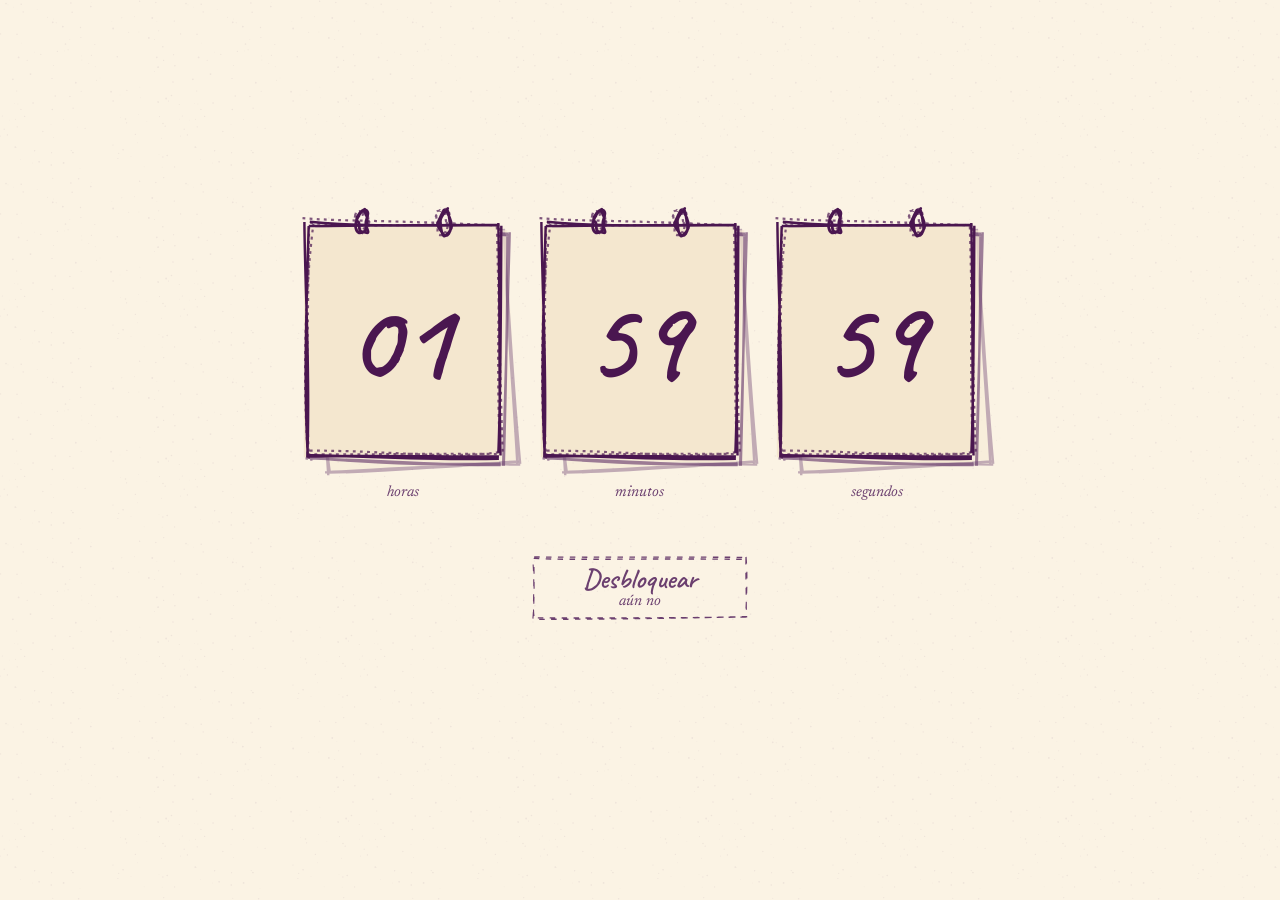
==== index.html @ b9966fdd "rehacer: ella de frente con jean, dos perritas separadas, pasos sin parpadeo Co-Authored-By: Claude " ====
<!DOCTYPE html>
<html lang="es">
<head>
<meta charset="utf-8">
<meta name="viewport" content="width=device-width,initial-scale=1">
<meta name="robots" content="noindex">
<title>Feliz cumpleaños</title>
<style>
@font-face{font-family:Caveat;font-weight:600;font-display:block;src:url([data-uri]) format("woff2")}
@font-face{font-family:Newsreader;font-weight:400;font-display:swap;src:url([data-uri]) format("woff2")}
@font-face{font-family:Newsreader;font-style:italic;font-weight:400;font-display:swap;src:url([data-uri]) format("woff2")}

/* ===== Tokens · paleta C "Papel y crayón" ===== */
:root{
  /* color */
  --papel:#fbf3e4;        /* fondo de toda la página */
  --papel-2:#f4e7cf;      /* hojas y fichas */
  --tinta:#4a1650;        /* texto y trazo principal · 12,5:1 sobre papel */
  --tinta-suave:#6b3f6f;  /* texto secundario · 7,4:1 */
  --morado:#8a3a8f;       /* acento y botones · 6,2:1 */
  --rosado:#e07ba0;       /* solo decorativo (2,5:1) */
  --rosado-tinta:#a8446c; /* rosado para texto · 5,1:1 */
  --rosado-claro:#f6c9d8; /* luz, halos */
  --dorado:#e6c77e;       /* solo decorativo */
  --dorado-palido:#f3e3b5;/* luz cálida */
  /* tipografía */
  --mano:Caveat,"Segoe Print","Bradley Hand",cursive;
  --texto:Newsreader,Georgia,"Times New Roman",serif;
  --t-1:15px; --t-2:17px; --t-3:clamp(22px,4vw,28px); --t-4:clamp(44px,11vw,88px);
  /* espacios (base 4) */
  --e1:4px;--e2:8px;--e3:12px;--e4:16px;--e5:24px;--e6:32px;--e7:48px;--e8:64px;--e9:96px;
  /* curvas */
  --sale:cubic-bezier(.23,1,.32,1);      /* entradas, respuesta a toques */
  --mueve:cubic-bezier(.77,0,.175,1);    /* movimiento en pantalla */
  --cae:cubic-bezier(.55,0,.85,.35);     /* caídas con gravedad */
  /* duraciones */
  --d-toque:140ms; --d-corta:240ms; --d-media:520ms; --d-larga:900ms; --d-escena:1600ms;
  /* trazo */
  --trazo:1.2;
  color-scheme:light;
}
*{box-sizing:border-box;min-width:0}
html,body{margin:0;background:var(--papel);color:var(--tinta)}
body{font:400 var(--t-2)/1.55 var(--texto);min-height:100svh;overflow-x:clip;
  background-image:url("data:image/svg+xml,%3Csvg xmlns='http://www.w3.org/2000/svg' width='180' height='180'%3E%3Cg fill='%234a1650' opacity='.07'%3E%3Ccircle cx='163.0' cy='123.5' r='0.77'/%3E%3Ccircle cx='162.8' cy='46.8' r='0.70'/%3E%3Ccircle cx='162.9' cy='157.0' r='0.67'/%3E%3Ccircle cx='30.5' cy='74.1' r='0.90'/%3E%3Ccircle cx='18.6' cy='57.4' r='0.87'/%3E%3Ccircle cx='80.9' cy='37.6' r='0.52'/%3E%3Ccircle cx='163.6' cy='60.4' r='0.59'/%3E%3Ccircle cx='113.0' cy='145.0' r='0.62'/%3E%3Ccircle cx='14.7' cy='103.2' r='0.37'/%3E%3Ccircle cx='17.0' cy='34.3' r='0.73'/%3E%3Ccircle cx='51.0' cy='124.2' r='0.44'/%3E%3Ccircle cx='21.2' cy='4.2' r='0.74'/%3E%3Ccircle cx='154.6' cy='39.5' r='0.48'/%3E%3Ccircle cx='2.3' cy='116.1' r='0.52'/%3E%3Ccircle cx='24.6' cy='116.4' r='0.68'/%3E%3Ccircle cx='80.5' cy='27.5' r='0.70'/%3E%3Ccircle cx='100.0' cy='77.9' r='0.44'/%3E%3Ccircle cx='167.2' cy='155.4' r='0.73'/%3E%3Ccircle cx='179.3' cy='104.5' r='0.54'/%3E%3Ccircle cx='20.9' cy='109.4' r='0.64'/%3E%3Ccircle cx='78.6' cy='178.7' r='0.81'/%3E%3Ccircle cx='20.7' cy='159.2' r='0.35'/%3E%3Ccircle cx='117.3' cy='56.8' r='0.75'/%3E%3Ccircle cx='171.5' cy='95.5' r='0.77'/%3E%3Ccircle cx='9.8' cy='120.1' r='0.41'/%3E%3Ccircle cx='81.9' cy='60.0' r='0.39'/%3E%3Ccircle cx='134.5' cy='16.8' r='0.49'/%3E%3Ccircle cx='15.5' cy='119.2' r='0.52'/%3E%3Ccircle cx='8.0' cy='4.9' r='0.47'/%3E%3Ccircle cx='91.2' cy='2.2' r='0.36'/%3E%3Ccircle cx='120.0' cy='94.9' r='0.42'/%3E%3Ccircle cx='56.2' cy='22.7' r='0.50'/%3E%3Ccircle cx='69.8' cy='39.2' r='0.46'/%3E%3Ccircle cx='40.8' cy='54.3' r='0.66'/%3E%3Ccircle cx='159.5' cy='116.6' r='0.60'/%3E%3Ccircle cx='0.6' cy='33.9' r='0.70'/%3E%3Ccircle cx='72.9' cy='152.5' r='0.85'/%3E%3Ccircle cx='53.4' cy='65.6' r='0.51'/%3E%3Ccircle cx='121.8' cy='17.8' r='0.50'/%3E%3Ccircle cx='158.1' cy='67.2' r='0.88'/%3E%3Ccircle cx='71.3' cy='150.6' r='0.60'/%3E%3Ccircle cx='17.9' cy='104.0' r='0.47'/%3E%3Ccircle cx='165.2' cy='126.2' r='0.64'/%3E%3Ccircle cx='166.1' cy='98.5' r='0.88'/%3E%3Ccircle cx='128.7' cy='32.2' r='0.51'/%3E%3Ccircle cx='152.3' cy='18.0' r='0.89'/%3E%3Ccircle cx='7.4' cy='134.9' r='0.69'/%3E%3Ccircle cx='73.1' cy='108.2' r='0.67'/%3E%3Ccircle cx='64.7' cy='50.9' r='0.38'/%3E%3Ccircle cx='117.9' cy='158.5' r='0.56'/%3E%3Ccircle cx='154.4' cy='71.5' r='0.49'/%3E%3Ccircle cx='144.1' cy='166.8' r='0.40'/%3E%3Ccircle cx='156.8' cy='57.4' r='0.78'/%3E%3Ccircle cx='52.7' cy='178.2' r='0.54'/%3E%3Ccircle cx='37.2' cy='9.4' r='0.42'/%3E%3Ccircle cx='16.4' cy='147.6' r='0.36'/%3E%3Ccircle cx='21.2' cy='43.1' r='0.43'/%3E%3Ccircle cx='139.6' cy='1.2' r='0.72'/%3E%3Ccircle cx='63.0' cy='26.4' r='0.48'/%3E%3Ccircle cx='94.8' cy='44.5' r='0.57'/%3E%3Ccircle cx='69.9' cy='96.5' r='0.74'/%3E%3Ccircle cx='52.3' cy='109.6' r='0.74'/%3E%3Ccircle cx='53.4' cy='137.5' r='0.40'/%3E%3Ccircle cx='88.8' cy='63.5' r='0.42'/%3E%3Ccircle cx='118.7' cy='153.3' r='0.62'/%3E%3Ccircle cx='63.6' cy='162.9' r='0.89'/%3E%3Ccircle cx='113.1' cy='101.0' r='0.70'/%3E%3Ccircle cx='126.6' cy='122.8' r='0.65'/%3E%3Ccircle cx='135.4' cy='134.4' r='0.70'/%3E%3Ccircle cx='95.2' cy='66.7' r='0.47'/%3E%3Ccircle cx='91.4' cy='55.3' r='0.61'/%3E%3Ccircle cx='32.3' cy='163.0' r='0.42'/%3E%3Ccircle cx='158.3' cy='102.0' r='0.85'/%3E%3Ccircle cx='158.7' cy='30.7' r='0.50'/%3E%3Ccircle cx='179.4' cy='119.1' r='0.40'/%3E%3Ccircle cx='47.5' cy='17.3' r='0.52'/%3E%3Ccircle cx='13.6' cy='7.1' r='0.37'/%3E%3Ccircle cx='85.1' cy='128.3' r='0.63'/%3E%3Ccircle cx='120.7' cy='117.7' r='0.42'/%3E%3Ccircle cx='126.9' cy='90.4' r='0.58'/%3E%3Ccircle cx='173.0' cy='82.0' r='0.73'/%3E%3Ccircle cx='139.9' cy='87.1' r='0.43'/%3E%3Ccircle cx='34.2' cy='52.1' r='0.45'/%3E%3Ccircle cx='72.2' cy='12.2' r='0.77'/%3E%3Ccircle cx='138.4' cy='114.6' r='0.41'/%3E%3Ccircle cx='39.1' cy='161.8' r='0.83'/%3E%3Ccircle cx='131.0' cy='156.4' r='0.46'/%3E%3Ccircle cx='52.0' cy='78.4' r='0.61'/%3E%3Ccircle cx='65.5' cy='44.1' r='0.80'/%3E%3Ccircle cx='33.1' cy='103.0' r='0.80'/%3E%3Ccircle cx='27.2' cy='60.3' r='0.56'/%3E%3Ccircle cx='51.3' cy='165.0' r='0.83'/%3E%3Ccircle cx='23.2' cy='11.9' r='0.68'/%3E%3Ccircle cx='90.8' cy='6.6' r='0.83'/%3E%3Ccircle cx='157.7' cy='101.3' r='0.40'/%3E%3Ccircle cx='34.6' cy='150.7' r='0.73'/%3E%3Ccircle cx='80.0' cy='168.3' r='0.37'/%3E%3Ccircle cx='123.1' cy='149.7' r='0.80'/%3E%3Ccircle cx='17.2' cy='126.8' r='0.66'/%3E%3Ccircle cx='113.1' cy='28.5' r='0.88'/%3E%3Ccircle cx='174.3' cy='21.1' r='0.65'/%3E%3Ccircle cx='96.5' cy='80.2' r='0.53'/%3E%3Ccircle cx='42.8' cy='131.5' r='0.63'/%3E%3Ccircle cx='81.2' cy='91.3' r='0.51'/%3E%3Ccircle cx='161.7' cy='138.2' r='0.49'/%3E%3Ccircle cx='55.3' cy='96.0' r='0.70'/%3E%3Ccircle cx='162.1' cy='167.1' r='0.38'/%3E%3Ccircle cx='155.8' cy='2.5' r='0.67'/%3E%3Ccircle cx='138.9' cy='32.1' r='0.48'/%3E%3Ccircle cx='12.9' cy='79.4' r='0.81'/%3E%3Ccircle cx='0.2' cy='136.0' r='0.56'/%3E%3Ccircle cx='168.5' cy='101.0' r='0.60'/%3E%3Ccircle cx='51.6' cy='152.7' r='0.61'/%3E%3Ccircle cx='125.5' cy='119.0' r='0.80'/%3E%3Ccircle cx='53.3' cy='18.9' r='0.45'/%3E%3Ccircle cx='111.9' cy='21.4' r='0.37'/%3E%3Ccircle cx='63.4' cy='119.3' r='0.45'/%3E%3Ccircle cx='52.7' cy='22.3' r='0.89'/%3E%3Ccircle cx='163.7' cy='177.6' r='0.70'/%3E%3Ccircle cx='68.1' cy='49.7' r='0.54'/%3E%3Ccircle cx='140.5' cy='97.8' r='0.42'/%3E%3Ccircle cx='159.0' cy='154.2' r='0.36'/%3E%3Ccircle cx='16.7' cy='91.0' r='0.61'/%3E%3Ccircle cx='148.8' cy='37.9' r='0.89'/%3E%3Ccircle cx='62.8' cy='26.6' r='0.89'/%3E%3Ccircle cx='137.3' cy='142.7' r='0.44'/%3E%3Ccircle cx='173.6' cy='54.7' r='0.61'/%3E%3Ccircle cx='156.9' cy='21.4' r='0.36'/%3E%3Ccircle cx='111.1' cy='91.7' r='0.87'/%3E%3Ccircle cx='174.9' cy='65.7' r='0.76'/%3E%3Ccircle cx='4.2' cy='129.2' r='0.60'/%3E%3Ccircle cx='57.4' cy='51.4' r='0.61'/%3E%3Ccircle cx='81.7' cy='55.9' r='0.36'/%3E%3Ccircle cx='6.0' cy='3.6' r='0.82'/%3E%3Ccircle cx='75.8' cy='82.7' r='0.85'/%3E%3Ccircle cx='15.3' cy='147.1' r='0.84'/%3E%3Ccircle cx='77.3' cy='127.1' r='0.36'/%3E%3Ccircle cx='70.9' cy='2.9' r='0.76'/%3E%3Ccircle cx='174.6' cy='166.9' r='0.64'/%3E%3Ccircle cx='146.9' cy='121.7' r='0.35'/%3E%3C/g%3E%3C/svg%3E");background-size:180px 180px}
.sr{position:absolute;width:1px;height:1px;overflow:hidden;clip:rect(0 0 0 0);white-space:nowrap}
button{font:inherit;color:inherit}
:focus-visible{outline:3px solid var(--morado);outline-offset:4px;border-radius:12px}

/* ===== Parte 1 · contador ===== */
.contador{min-height:100svh;display:grid;place-items:center;align-content:center;gap:var(--e7);padding:var(--e7) var(--e4)}
.fichas{--n:3;--gap:clamp(12px,3.4vw,32px);display:flex;gap:var(--gap);justify-content:center}
.ficha{--w:min(clamp(196px,16vw,232px),calc((100vw - 2*var(--e4) - (var(--n) - 1)*var(--gap)) / var(--n)));width:var(--w);display:grid;justify-items:center;gap:var(--e3)}
.ficha[hidden]{display:none}
.pila{position:relative;width:100%;aspect-ratio:100/124}
.pila>svg,.hoja{position:absolute;inset:0}
.pila>svg{width:100%;height:100%;overflow:visible}
.hoja{display:grid;place-items:center}
.hoja svg{position:absolute;inset:0;width:100%;height:100%;overflow:visible}
.num{position:relative;font:600 calc(var(--w)*.56)/1 var(--mano);letter-spacing:.01em;color:var(--tinta);padding-top:6%;transform:translateX(-3%);font-variant-numeric:tabular-nums}
.etq{margin-top:var(--e2);font-size:var(--t-1);color:var(--tinta-suave);font-style:italic}
/* la hoja que se suelta: gira desde su argolla izquierda y cae */
.hoja.cae{z-index:2;transform-origin:22% 4%;will-change:transform,opacity;animation:cae var(--d-larga) var(--cae) forwards;pointer-events:none}
@keyframes cae{
  0%{transform:none;opacity:1}
  30%{transform:rotate(-9deg);opacity:1}
  100%{transform:translate3d(-4%,115%,0) rotate(-26deg);opacity:0}
}

.boton{position:relative;min-height:56px;min-width:220px;padding:var(--e3) var(--e6);border:0;background:none;cursor:pointer;display:grid;place-items:center;line-height:1.15;transition:transform var(--d-toque) var(--sale)}
.boton svg{position:absolute;inset:0;width:100%;height:100%;overflow:visible}
.boton .b1{position:relative;font:600 var(--t-3)/1 var(--mano)}
.boton .b2{position:relative;font-size:var(--t-1);font-style:italic;color:var(--tinta-suave)}
.boton[aria-disabled=true]{cursor:default;color:var(--tinta-suave)}
.boton:not([aria-disabled=true]){color:var(--papel)}
.boton:not([aria-disabled=true]):active{transform:scale(.97)}
.boton .halo{position:absolute;inset:-10px;border-radius:22px;background:radial-gradient(closest-side,var(--rosado-claro),transparent);opacity:0}
.boton:not([aria-disabled=true]) .halo{animation:respira 2.8s var(--mueve) infinite}
@keyframes respira{0%,100%{opacity:.35;transform:scale(.96)}50%{opacity:.9;transform:scale(1.04)}}
.aviso{min-height:1.5em;margin:0;font-size:var(--t-1);color:var(--tinta-suave);font-style:italic;text-align:center}

/* ===== Parte 2 · Feliz cumpleaños ===== */
.contador.sale{position:fixed;inset:0;z-index:5;pointer-events:none}
.contador.sale .pila{animation:caeFicha 820ms var(--cae) both;animation-delay:var(--dl,0ms)}
.contador.sale .etq,.contador.sale .boton,.contador.sale .aviso{transition:opacity var(--d-corta) var(--sale);opacity:0}
@keyframes caeFicha{0%{transform:none}22%{transform:translateY(-3%) rotate(var(--rot,-3deg))}100%{transform:translateY(110svh) rotate(calc(var(--rot,-3deg)*7));opacity:.9}}

.portada{position:relative;min-height:100svh;overflow:hidden;display:grid;grid-template-rows:minmax(0,1fr) auto;--cx:50%;--cy:36%;--gh:min(34svh,62vw,400px)}
.portada[hidden]{display:none}
.capa{position:absolute;pointer-events:none}
.luz{inset:0;background:radial-gradient(circle at var(--cx) var(--cy),var(--dorado-palido) 0,color-mix(in srgb,var(--rosado-claro) 75%,transparent) min(22vmin,170px),color-mix(in srgb,var(--rosado-claro) 28%,transparent) min(48vmin,380px),transparent min(80vmin,640px));opacity:0;transform:scale(.15);transform-origin:var(--cx) var(--cy)}
.rayos,.anillo,.chispa{left:var(--cx);top:var(--cy);translate:-50% -50%}
.rayos{width:min(125vmax,1250px);aspect-ratio:1;opacity:0}
.anillo{width:min(var(--a),130vmax);aspect-ratio:1;opacity:0}
.chispa{width:56px;aspect-ratio:1;opacity:0}
.rayos svg,.anillo svg,.chispa svg{width:100%;height:100%;overflow:visible}

.arriba{position:relative;z-index:2;display:grid;place-content:center;justify-items:center;gap:var(--e5);padding:var(--e7) var(--e4) var(--e5);text-align:center}
.titulo{margin:0;font:600 clamp(68px,17vw,150px)/.86 var(--mano);color:var(--tinta);position:relative;outline:none}
.titulo .ln{display:block;white-space:nowrap}
.titulo .rell{position:absolute;inset:-.2em -.15em;padding:.2em .15em;opacity:0;-webkit-text-stroke:1.2px var(--tinta);color:transparent;background:linear-gradient(172deg,var(--morado) 20%,var(--rosado-tinta) 95%);-webkit-background-clip:text;background-clip:text}
.titulo .traz{-webkit-text-stroke:1.3px var(--tinta);color:transparent}
.l{display:inline-block;overflow:hidden;padding:0 .06em .12em;margin:0 -.06em -.12em;vertical-align:top;transform:translateX(-101%)}
.l>i{display:inline-block;font-style:normal;transform:translateX(101%)}
.frases{margin:0;font-style:italic;font-size:clamp(17px,2.6vw,22px);line-height:1.5;color:var(--tinta-suave);max-width:34ch}
.frases span{display:block;opacity:0;transform:translateY(6px)}

.gente{position:relative;z-index:3;justify-self:center;width:min(100%,1180px);height:var(--gh)}
.pers{position:absolute;bottom:var(--b,0);left:var(--x);height:calc(var(--gh)*var(--h));aspect-ratio:120/200;translate:-50% 0;transform:translateY(115%)}
.pers.atras{z-index:1}.pers.frente{z-index:2}
.salta,.salta svg{position:absolute;inset:0;width:100%;height:100%;overflow:visible}
.portada.ola .salta,.portada.ola .salta svg,.portada.fiesta .cf{will-change:transform,opacity}
.salta .up{opacity:0}
.confeti{inset:0;overflow:hidden;z-index:1;contain:strict}
.cf{position:absolute;top:-24px;left:var(--x);width:var(--w,7px);height:var(--hh,12px);border-radius:2px;background:var(--c);opacity:0}

/* coreografía (el tiempo 0 es el toque en Desbloquear) */
.portada.va .chispa{animation:chispa 1300ms var(--sale) 560ms both}
.portada.va .luz{animation:abreLuz var(--d-escena) var(--sale) 820ms both}
.portada.va .rayos{animation:rayos 2000ms var(--sale) 900ms both}
.portada.va .anillo{animation:anillo 1700ms var(--sale) var(--dl) both}
.portada.va .traz .l,.portada.va .traz .l>i{animation:escribe 220ms var(--mueve) var(--dl) both}
.portada.va .rell{animation:aparece var(--d-media) var(--sale) var(--dr,2700ms) both}
.portada.va .pers{animation:subePers 760ms var(--sale) var(--dl) both}
.portada.va .frases span{animation:frase 700ms var(--sale) var(--dl) both}
.portada.ola .salta{animation:salto 2400ms var(--mueve) var(--do) 2 both}
.portada.ola .salta .up{animation:brazosArriba 2400ms var(--mueve) var(--do) 2 both}
.portada.ola .salta .down{animation:brazosAbajo 2400ms var(--mueve) var(--do) 2 both}
.portada.fiesta .cf{animation:confeti var(--dur) linear var(--dl) 2 both}

@keyframes chispa{0%{opacity:0;transform:scale(0) rotate(-40deg)}35%{opacity:1;transform:scale(1.25) rotate(8deg)}60%{opacity:1;transform:scale(1) rotate(0)}100%{opacity:0;transform:scale(2.4) rotate(20deg)}}
@keyframes abreLuz{to{opacity:1;transform:none}}
@keyframes rayos{0%{opacity:0;transform:scale(.45) rotate(-10deg)}100%{opacity:1;transform:none}}
@keyframes anillo{0%{opacity:0;transform:scale(.3)}35%{opacity:.75}100%{opacity:var(--fin,.3);transform:none}}
@keyframes escribe{to{transform:none}}
@keyframes aparece{to{opacity:1}}
@keyframes subePers{to{transform:none}}
@keyframes frase{to{opacity:1;transform:none}}
@keyframes salto{0%,8%,40%,100%{transform:none}20%{transform:translateY(-7%)}}
@keyframes brazosArriba{0%,6%,42%,100%{opacity:0}14%,32%{opacity:1}}
@keyframes brazosAbajo{0%,6%,42%,100%{opacity:1}14%,32%{opacity:0}}
@keyframes confeti{0%{opacity:1;transform:translate3d(0,0,0) rotate(0)}100%{opacity:1;transform:translate3d(var(--dx),108svh,0) rotate(var(--r))}}

@media (prefers-reduced-motion:reduce){
  .contador.sale{transition:opacity 150ms;opacity:0}
  .contador.sale .pila{animation:none}
  .portada.va :is(.luz,.rayos,.traz .l,.traz .l>i,.rell,.pers,.frases span){animation:none;opacity:1;transform:none}
  .portada.va .anillo{animation:none;opacity:var(--fin)}
  .portada.va .chispa{animation:none;opacity:0}
  .portada.ola .salta,.portada.ola .salta *{animation:none}
  .cf{opacity:1;top:var(--y);transform:rotate(var(--r))}
  .portada.fiesta .cf{animation:none}
}

@media (prefers-reduced-motion:reduce){
  .hoja.cae{display:none}
  .boton:not([aria-disabled=true]) .halo{animation:none;opacity:.6}
}
/* ===== Parte 3 · El día ===== */
/* La sección es alta; la escena queda fija (sticky) mientras se desliza.
   En cada cuadro solo cambian transform y opacity de capas propias. */
.dia{position:relative;height:calc(var(--n,20) * 85svh + 100svh)}
.dia[hidden]{display:none}
.escena{position:sticky;top:0;height:100svh;overflow:hidden;contain:strict;--chx:30%}
.escena .c{position:absolute;inset:0;pointer-events:none}
.cielo>i{position:absolute;inset:0}
.c-amanecer{background:linear-gradient(#f7dccb,#fbe7cf 55%,#f9d7c0)}
.c-mediodia{background:linear-gradient(#f8efdc,#fbf3e4 60%,#fdf6e8);opacity:0}
.c-atardecer{background:linear-gradient(#e7a2b5,#f0b39d 50%,#f5c992);opacity:0}
.c-noche{background:linear-gradient(#1c0a24,#2c1036 55%,#3e1849);opacity:0}
.astro{position:absolute;left:0;top:0;will-change:transform}
.sol{width:calc(100svh*.11);aspect-ratio:1}
.sol svg,.luna svg{width:100%;height:100%;overflow:visible}
.rojo{position:absolute;left:50%;top:80%;width:110vmax;aspect-ratio:1;translate:-50% -50%;background:radial-gradient(closest-side,#e8506f 0,rgba(232,80,111,.45) 30%,rgba(240,140,110,.15) 60%,transparent);opacity:0;transform:scale(.3)}
.brillo{position:absolute;left:0;top:0;width:calc(100svh*.5);aspect-ratio:1;translate:-50% -50%;background:radial-gradient(closest-side,rgba(255,214,160,.9),rgba(240,150,120,.35) 45%,transparent);opacity:0}
.estrellas{opacity:0}
.estrellas svg{width:100%;height:62%}
.luna{width:calc(100svh*.07);aspect-ratio:1;opacity:0}
.banda{position:absolute;left:0;bottom:0;height:var(--wh,100%);display:flex;will-change:transform}
.banda svg{height:100%;width:auto;flex:none;display:block}
.est{position:absolute;left:0;bottom:0;height:var(--wh,100%);aspect-ratio:700/1000;will-change:transform}
.est>svg{position:absolute;inset:0;width:100%;height:100%;overflow:visible}
.pz{position:absolute}
.pz>svg{position:absolute;inset:0;width:100%;height:100%;overflow:visible}
.velo{opacity:0}
.velo-tarde{background:#c8506e;mix-blend-mode:normal}
.velo-noche{background:#22082b}
.ella,.perrita{position:absolute;bottom:calc(var(--wh,100svh)*.135);will-change:transform}
.ella{left:var(--chx);height:calc(var(--wh,100svh)*.34);aspect-ratio:160/300;translate:-50% 0;transition:opacity var(--d-larga) var(--sale)}
.perrita{height:calc(var(--wh,100svh)*.1);aspect-ratio:130/90;translate:-50% 0;transition:transform 1100ms var(--sale),opacity var(--d-larga) var(--sale)}
.perrita.concha{left:calc(var(--chx) + var(--wh,100svh)*.17)}
.perrita.mia{left:calc(var(--chx) - var(--wh,100svh)*.13);bottom:calc(var(--wh,100svh)*.115)}
.perrita.concha.adelante{transform:translateX(min(16vw,20svh))}
.ella>svg,.perrita>svg{position:absolute;inset:0;width:100%;height:100%;overflow:visible;opacity:0}
.ella>svg:nth-child(2),.perrita>svg:first-child{opacity:1}
.entra{opacity:0}
.sombra{position:absolute;left:var(--chx);bottom:calc(var(--wh,100svh)*.125);width:calc(var(--wh,100svh)*.09);height:calc(var(--wh,100svh)*.02);translate:-30% 0;border-radius:50%;background:rgba(74,22,80,.22);transform-origin:20% 50%;will-change:transform,opacity}
.ella.entra{opacity:0;transition:opacity var(--d-larga) var(--sale)}

/* fragmentos escritos en el cielo */
.frags{position:absolute;left:0;right:0;top:0;height:42%;pointer-events:none}
.frag{position:absolute;left:50%;top:10%;width:min(88vw,30ch);translate:-50% 0;margin:0;font:600 clamp(25px,5.6vw,40px)/1.18 var(--mano);color:var(--tinta);text-align:center;text-wrap:balance;opacity:0;transform:translateY(10px);transition:opacity var(--d-corta) var(--sale),transform var(--d-corta) var(--sale)}
.frag.largo{font-size:clamp(22px,4.6vw,34px)}
.frag.m-n{color:var(--papel)}
.frag.vis{opacity:1;transform:none;transition:opacity var(--d-media) var(--sale) 120ms,transform var(--d-larga) var(--sale) 120ms}
.frag cite{font-style:normal;white-space:nowrap}

/* momento actual */
.momentos{position:absolute;left:0;right:0;bottom:3.5%;display:flex;justify-content:center;gap:var(--e5);margin:0;padding:0;list-style:none;font:italic var(--t-1)/1 var(--texto);color:var(--tinta-suave)}
.momentos li{opacity:.55;transition:opacity var(--d-corta)}
.momentos li[aria-current]{opacity:1}
.escena.de-noche .momentos{color:var(--papel)}
.baja{position:absolute;left:50%;bottom:calc(var(--gh) + 10px);width:34px;height:34px;translate:-50% 0;opacity:0;z-index:3}
.baja svg{width:100%;height:100%;overflow:visible}
.portada.va .baja{animation:aparece 700ms var(--sale) 5600ms both,flota 2600ms var(--mueve) 6300ms 3}
@keyframes flota{0%,100%{transform:none}50%{transform:translateY(6px)}}

/* objetos: cada uno se anima solo al llegar su fragmento (clase .on) */
.rayo-ventana{opacity:0}
.on .rayo-ventana{animation:entraLuz 1600ms var(--sale) both}
@keyframes entraLuz{from{opacity:0;transform:scale(.85)}to{opacity:1;transform:none}}
.girasol{transform-origin:50% 100%;transform:rotate(-28deg);transition:transform 1800ms var(--mueve)}
.on .girasol{transform:rotate(14deg)}
.cajon{transition:transform 900ms var(--sale)}
.on .cajon{transform:translateY(46%)}
.dentro{opacity:0;transform:translateY(30%);transition:opacity 500ms var(--sale) 450ms,transform 700ms var(--sale) 450ms}
.on .dentro{opacity:1;transform:none}
.reparte{opacity:0}
.on .reparte{animation:reparte 1500ms var(--mueve) var(--dl,0ms) both}
@keyframes reparte{0%{opacity:0;transform:translate(var(--sx),var(--sy)) scale(.7)}15%{opacity:1}55%{transform:translate(calc(var(--sx)*.45),calc(var(--sy) - 60%)) scale(1)}100%{opacity:1;transform:none}}
.sombra-arbol{transform-origin:40% 50%;transition:transform 1600ms var(--mueve)}
.on .sombra-arbol{transform:scaleX(.18)}
.luz-cocina{opacity:0;transition:opacity 900ms var(--sale) var(--dl,0ms)}
.on .luz-cocina{opacity:1}
.plato-mas{opacity:0;transform:translateX(70%);transition:opacity 500ms var(--sale),transform 1000ms var(--sale)}
.on .plato-mas{opacity:1;transform:none}
.asoma{transform:translateY(70%);transition:transform 900ms var(--sale) 700ms}
.on .asoma{transform:translateY(8%)}
.vapor{opacity:0}
.on .vapor{animation:vapor 2400ms ease-out var(--dl,0ms) 3}
@keyframes vapor{0%{opacity:0;transform:translateY(20%)}30%{opacity:.8}100%{opacity:0;transform:translateY(-40%)}}
.cobija{transform-origin:0 50%;transform:scaleX(.25);transition:transform 1100ms var(--sale) 300ms}
.on .cobija{transform:none}
.pan{opacity:0;transform:scale(.6);transition:opacity 400ms var(--sale) 900ms,transform 600ms var(--sale) 900ms}
.on .pan{opacity:1;transform:none}
.tapa{transform-origin:0 50%;transition:transform 1000ms var(--mueve) 300ms}
.on .tapa{transform:scaleX(0)}
.cerrada{opacity:0;transition:opacity 300ms var(--sale) 1200ms}
.on .cerrada{opacity:1}
.marca{transition:opacity 700ms var(--sale) var(--dl,0ms)}
.on .marca{opacity:0}
.on .rojo-local{animation:aparece 1600ms var(--sale) both}
.ventana-luz{opacity:0;transition:opacity 700ms var(--sale) var(--dl,0ms)}
.on .ventana-luz{opacity:1}
.on .guino{animation:guino 1800ms var(--mueve) 900ms 2 both}
@keyframes guino{0%,100%{opacity:1}20%,30%{opacity:.15}45%{opacity:1}55%{opacity:.3}65%{opacity:1}}
.orbe{transition:transform 2200ms var(--mueve) 300ms}
.on .orbe{transform:translateX(var(--hacia))}
.barrio .tw{animation:tw 3200ms var(--mueve) var(--dl,0ms) infinite;animation-play-state:paused}
.on .barrio .tw{animation-play-state:running}
@keyframes tw{0%,100%{opacity:1}50%{opacity:.35}}
.foco{opacity:0;transition:opacity 600ms var(--sale)}
.on .foco{opacity:1}
.crece{opacity:0;transform:scale(.15);transition:opacity 900ms var(--sale),transform 2400ms var(--sale)}
.on .crece{opacity:1;transform:none}
.camino-luz{opacity:0;transform:scaleX(.1);transform-origin:0 50%;transition:opacity 800ms var(--sale) 900ms,transform 2200ms var(--sale) 900ms}
.on .camino-luz{opacity:1;transform:none}
.lampara{opacity:0;transition:opacity 900ms var(--sale) 300ms}
.on .lampara{opacity:1}

@media (prefers-reduced-motion:reduce){
  .frag,.frag.vis,.perrita,.ella{transition:none}
  .on *,.on{animation-duration:1ms!important;animation-delay:0ms!important;animation-iteration-count:1!important;transition-duration:1ms!important;transition-delay:0ms!important}
  .barrio .tw{animation:none}
  .portada.va .baja{animation:none;opacity:1}
}

</style>
</head>
<body>
<main>
  <section class="contador" id="contador" aria-labelledby="t-contador">
    <h1 class="sr" id="t-contador">Cuenta regresiva</h1>
    <div class="fichas" role="timer" aria-describedby="falta">
      <div class="ficha" data-u="d" hidden><div class="pila" aria-hidden="true"></div><span class="etq">días</span></div>
      <div class="ficha" data-u="h"><div class="pila" aria-hidden="true"></div><span class="etq">horas</span></div>
      <div class="ficha" data-u="m"><div class="pila" aria-hidden="true"></div><span class="etq">minutos</span></div>
      <div class="ficha" data-u="s"><div class="pila" aria-hidden="true"></div><span class="etq">segundos</span></div>
    </div>
    <p class="sr" id="falta"></p>
    <button class="boton" id="desbloquear" type="button" aria-disabled="true">
      <span class="halo" aria-hidden="true"></span>
      <span class="b1">Desbloquear</span><span class="b2">aún no</span>
    </button>
    <p class="aviso" id="aviso" aria-live="polite"></p>
  </section>
  <section class="portada" id="portada" hidden inert aria-labelledby="titulo">
    <div class="capa luz" aria-hidden="true"></div>
    <div class="capa rayos" aria-hidden="true"></div>
    <div class="capa anillo" style="--a:520px;--dl:1000ms;--fin:.45" aria-hidden="true"></div>
    <div class="capa anillo" style="--a:820px;--dl:1180ms;--fin:.3" aria-hidden="true"></div>
    <div class="capa anillo" style="--a:1180px;--dl:1360ms;--fin:.18" aria-hidden="true"></div>
    <div class="capa chispa" aria-hidden="true"></div>
    <div class="arriba">
      <h1 class="titulo" id="titulo" tabindex="-1"><span class="sr">Feliz cumpleaños</span><span class="traz" aria-hidden="true"></span><span class="rell" aria-hidden="true"><span class="ln">Feliz</span><span class="ln">cumpleaños</span></span></h1>
      <p class="frases"><span style="--dl:4300ms">Esto se canta bajito, y es tuyo.</span> <span style="--dl:4750ms">Hoy el cielo se pone más bonito por ti.</span></p>
    </div>
    <div class="gente" aria-hidden="true"></div>
    <div class="capa confeti" aria-hidden="true"></div>
    <div class="baja" aria-hidden="true"></div>
  </section>
  <section class="dia" id="dia" hidden inert aria-label="El día">
    <div class="escena">
      <div class="c cielo" aria-hidden="true"><i class="c-amanecer"></i><i class="c-mediodia"></i><i class="c-atardecer"></i><i class="c-noche"></i></div>
      <div class="c" aria-hidden="true"><div class="c estrellas"></div><div class="astro luna" style="left:76%;top:12%"></div><div class="astro sol"></div><div class="brillo"></div><div class="rojo"></div></div>
      <div class="c paisaje" aria-hidden="true"></div>
      <div class="c mundo" aria-hidden="true"></div>
      <div class="sombra" aria-hidden="true"></div>
      <div class="perrita mia" aria-hidden="true"></div>
      <div class="perrita concha" aria-hidden="true"></div>
      <div class="ella" aria-hidden="true"></div>
      <div class="c velo velo-tarde" aria-hidden="true"></div>
      <div class="c velo velo-noche" aria-hidden="true"></div>
      <div class="c luces" aria-hidden="true"></div>
      <div class="frags"></div>
      <ol class="momentos" aria-label="Momento del día"><li>Solecito</li><li>Cielito</li><li>Negrita</li></ol>
    </div>
  </section>
</main>

<script>
/*! rough.js 4.6.6 · MIT License · (c) Preet Shihn */
var rough=function(){"use strict";function t(t,e,s){if(t&&t.length){const[n,o]=e,a=Math.PI/180*s,h=Math.cos(a),r=Math.sin(a);for(const e of t){const[t,s]=e;e[0]=(t-n)*h-(s-o)*r+n,e[1]=(t-n)*r+(s-o)*h+o}}}function e(t,e){return t[0]===e[0]&&t[1]===e[1]}function s(s,n,o,a=1){const h=o,r=Math.max(n,.1),i=s[0]&&s[0][0]&&"number"==typeof s[0][0]?[s]:s,c=[0,0];if(h)for(const e of i)t(e,c,h);const l=function(t,s,n){const o=[];for(const s of t){const t=[...s];e(t[0],t[t.length-1])||t.push([t[0][0],t[0][1]]),t.length>2&&o.push(t)}const a=[];s=Math.max(s,.1);const h=[];for(const t of o)for(let e=0;e<t.length-1;e++){const s=t[e],n=t[e+1];if(s[1]!==n[1]){const t=Math.min(s[1],n[1]);h.push({ymin:t,ymax:Math.max(s[1],n[1]),x:t===s[1]?s[0]:n[0],islope:(n[0]-s[0])/(n[1]-s[1])})}}if(h.sort(((t,e)=>t.ymin<e.ymin?-1:t.ymin>e.ymin?1:t.x<e.x?-1:t.x>e.x?1:t.ymax===e.ymax?0:(t.ymax-e.ymax)/Math.abs(t.ymax-e.ymax))),!h.length)return a;let r=[],i=h[0].ymin,c=0;for(;r.length||h.length;){if(h.length){let t=-1;for(let e=0;e<h.length&&!(h[e].ymin>i);e++)t=e;h.splice(0,t+1).forEach((t=>{r.push({s:i,edge:t})}))}if(r=r.filter((t=>!(t.edge.ymax<=i))),r.sort(((t,e)=>t.edge.x===e.edge.x?0:(t.edge.x-e.edge.x)/Math.abs(t.edge.x-e.edge.x))),(1!==n||c%s==0)&&r.length>1)for(let t=0;t<r.length;t+=2){const e=t+1;if(e>=r.length)break;const s=r[t].edge,n=r[e].edge;a.push([[Math.round(s.x),i],[Math.round(n.x),i]])}i+=n,r.forEach((t=>{t.edge.x=t.edge.x+n*t.edge.islope})),c++}return a}(i,r,a);if(h){for(const e of i)t(e,c,-h);!function(e,s,n){const o=[];e.forEach((t=>o.push(...t))),t(o,s,n)}(l,c,-h)}return l}function n(t,e){var n;const o=e.hachureAngle+90;let a=e.hachureGap;a<0&&(a=4*e.strokeWidth),a=Math.round(Math.max(a,.1));let h=1;return e.roughness>=1&&((null===(n=e.randomizer)||void 0===n?void 0:n.next())||Math.random())>.7&&(h=a),s(t,a,o,h||1)}class o{constructor(t){this.helper=t}fillPolygons(t,e){return this._fillPolygons(t,e)}_fillPolygons(t,e){const s=n(t,e);return{type:"fillSketch",ops:this.renderLines(s,e)}}renderLines(t,e){const s=[];for(const n of t)s.push(...this.helper.doubleLineOps(n[0][0],n[0][1],n[1][0],n[1][1],e));return s}}function a(t){const e=t[0],s=t[1];return Math.sqrt(Math.pow(e[0]-s[0],2)+Math.pow(e[1]-s[1],2))}class h extends o{fillPolygons(t,e){let s=e.hachureGap;s<0&&(s=4*e.strokeWidth),s=Math.max(s,.1);const o=n(t,Object.assign({},e,{hachureGap:s})),h=Math.PI/180*e.hachureAngle,r=[],i=.5*s*Math.cos(h),c=.5*s*Math.sin(h);for(const[t,e]of o)a([t,e])&&r.push([[t[0]-i,t[1]+c],[...e]],[[t[0]+i,t[1]-c],[...e]]);return{type:"fillSketch",ops:this.renderLines(r,e)}}}class r extends o{fillPolygons(t,e){const s=this._fillPolygons(t,e),n=Object.assign({},e,{hachureAngle:e.hachureAngle+90}),o=this._fillPolygons(t,n);return s.ops=s.ops.concat(o.ops),s}}class i{constructor(t){this.helper=t}fillPolygons(t,e){const s=n(t,e=Object.assign({},e,{hachureAngle:0}));return this.dotsOnLines(s,e)}dotsOnLines(t,e){const s=[];let n=e.hachureGap;n<0&&(n=4*e.strokeWidth),n=Math.max(n,.1);let o=e.fillWeight;o<0&&(o=e.strokeWidth/2);const h=n/4;for(const r of t){const t=a(r),i=t/n,c=Math.ceil(i)-1,l=t-c*n,u=(r[0][0]+r[1][0])/2-n/4,p=Math.min(r[0][1],r[1][1]);for(let t=0;t<c;t++){const a=p+l+t*n,r=u-h+2*Math.random()*h,i=a-h+2*Math.random()*h,c=this.helper.ellipse(r,i,o,o,e);s.push(...c.ops)}}return{type:"fillSketch",ops:s}}}class c{constructor(t){this.helper=t}fillPolygons(t,e){const s=n(t,e);return{type:"fillSketch",ops:this.dashedLine(s,e)}}dashedLine(t,e){const s=e.dashOffset<0?e.hachureGap<0?4*e.strokeWidth:e.hachureGap:e.dashOffset,n=e.dashGap<0?e.hachureGap<0?4*e.strokeWidth:e.hachureGap:e.dashGap,o=[];return t.forEach((t=>{const h=a(t),r=Math.floor(h/(s+n)),i=(h+n-r*(s+n))/2;let c=t[0],l=t[1];c[0]>l[0]&&(c=t[1],l=t[0]);const u=Math.atan((l[1]-c[1])/(l[0]-c[0]));for(let t=0;t<r;t++){const a=t*(s+n),h=a+s,r=[c[0]+a*Math.cos(u)+i*Math.cos(u),c[1]+a*Math.sin(u)+i*Math.sin(u)],l=[c[0]+h*Math.cos(u)+i*Math.cos(u),c[1]+h*Math.sin(u)+i*Math.sin(u)];o.push(...this.helper.doubleLineOps(r[0],r[1],l[0],l[1],e))}})),o}}class l{constructor(t){this.helper=t}fillPolygons(t,e){const s=e.hachureGap<0?4*e.strokeWidth:e.hachureGap,o=e.zigzagOffset<0?s:e.zigzagOffset,a=n(t,e=Object.assign({},e,{hachureGap:s+o}));return{type:"fillSketch",ops:this.zigzagLines(a,o,e)}}zigzagLines(t,e,s){const n=[];return t.forEach((t=>{const o=a(t),h=Math.round(o/(2*e));let r=t[0],i=t[1];r[0]>i[0]&&(r=t[1],i=t[0]);const c=Math.atan((i[1]-r[1])/(i[0]-r[0]));for(let t=0;t<h;t++){const o=2*t*e,a=2*(t+1)*e,h=Math.sqrt(2*Math.pow(e,2)),i=[r[0]+o*Math.cos(c),r[1]+o*Math.sin(c)],l=[r[0]+a*Math.cos(c),r[1]+a*Math.sin(c)],u=[i[0]+h*Math.cos(c+Math.PI/4),i[1]+h*Math.sin(c+Math.PI/4)];n.push(...this.helper.doubleLineOps(i[0],i[1],u[0],u[1],s),...this.helper.doubleLineOps(u[0],u[1],l[0],l[1],s))}})),n}}const u={};class p{constructor(t){this.seed=t}next(){return this.seed?(2**31-1&(this.seed=Math.imul(48271,this.seed)))/2**31:Math.random()}}const f=0,d=1,g=2,M={A:7,a:7,C:6,c:6,H:1,h:1,L:2,l:2,M:2,m:2,Q:4,q:4,S:4,s:4,T:2,t:2,V:1,v:1,Z:0,z:0};function k(t,e){return t.type===e}function b(t){const e=[],s=function(t){const e=new Array;for(;""!==t;)if(t.match(/^([ \t\r\n,]+)/))t=t.substr(RegExp.$1.length);else if(t.match(/^([aAcChHlLmMqQsStTvVzZ])/))e[e.length]={type:f,text:RegExp.$1},t=t.substr(RegExp.$1.length);else{if(!t.match(/^(([-+]?[0-9]+(\.[0-9]*)?|[-+]?\.[0-9]+)([eE][-+]?[0-9]+)?)/))return[];e[e.length]={type:d,text:`${parseFloat(RegExp.$1)}`},t=t.substr(RegExp.$1.length)}return e[e.length]={type:g,text:""},e}(t);let n="BOD",o=0,a=s[o];for(;!k(a,g);){let h=0;const r=[];if("BOD"===n){if("M"!==a.text&&"m"!==a.text)return b("M0,0"+t);o++,h=M[a.text],n=a.text}else k(a,d)?h=M[n]:(o++,h=M[a.text],n=a.text);if(!(o+h<s.length))throw new Error("Path data ended short");for(let t=o;t<o+h;t++){const e=s[t];if(!k(e,d))throw new Error("Param not a number: "+n+","+e.text);r[r.length]=+e.text}if("number"!=typeof M[n])throw new Error("Bad segment: "+n);{const t={key:n,data:r};e.push(t),o+=h,a=s[o],"M"===n&&(n="L"),"m"===n&&(n="l")}}return e}function y(t){let e=0,s=0,n=0,o=0;const a=[];for(const{key:h,data:r}of t)switch(h){case"M":a.push({key:"M",data:[...r]}),[e,s]=r,[n,o]=r;break;case"m":e+=r[0],s+=r[1],a.push({key:"M",data:[e,s]}),n=e,o=s;break;case"L":a.push({key:"L",data:[...r]}),[e,s]=r;break;case"l":e+=r[0],s+=r[1],a.push({key:"L",data:[e,s]});break;case"C":a.push({key:"C",data:[...r]}),e=r[4],s=r[5];break;case"c":{const t=r.map(((t,n)=>n%2?t+s:t+e));a.push({key:"C",data:t}),e=t[4],s=t[5];break}case"Q":a.push({key:"Q",data:[...r]}),e=r[2],s=r[3];break;case"q":{const t=r.map(((t,n)=>n%2?t+s:t+e));a.push({key:"Q",data:t}),e=t[2],s=t[3];break}case"A":a.push({key:"A",data:[...r]}),e=r[5],s=r[6];break;case"a":e+=r[5],s+=r[6],a.push({key:"A",data:[r[0],r[1],r[2],r[3],r[4],e,s]});break;case"H":a.push({key:"H",data:[...r]}),e=r[0];break;case"h":e+=r[0],a.push({key:"H",data:[e]});break;case"V":a.push({key:"V",data:[...r]}),s=r[0];break;case"v":s+=r[0],a.push({key:"V",data:[s]});break;case"S":a.push({key:"S",data:[...r]}),e=r[2],s=r[3];break;case"s":{const t=r.map(((t,n)=>n%2?t+s:t+e));a.push({key:"S",data:t}),e=t[2],s=t[3];break}case"T":a.push({key:"T",data:[...r]}),e=r[0],s=r[1];break;case"t":e+=r[0],s+=r[1],a.push({key:"T",data:[e,s]});break;case"Z":case"z":a.push({key:"Z",data:[]}),e=n,s=o}return a}function m(t){const e=[];let s="",n=0,o=0,a=0,h=0,r=0,i=0;for(const{key:c,data:l}of t){switch(c){case"M":e.push({key:"M",data:[...l]}),[n,o]=l,[a,h]=l;break;case"C":e.push({key:"C",data:[...l]}),n=l[4],o=l[5],r=l[2],i=l[3];break;case"L":e.push({key:"L",data:[...l]}),[n,o]=l;break;case"H":n=l[0],e.push({key:"L",data:[n,o]});break;case"V":o=l[0],e.push({key:"L",data:[n,o]});break;case"S":{let t=0,a=0;"C"===s||"S"===s?(t=n+(n-r),a=o+(o-i)):(t=n,a=o),e.push({key:"C",data:[t,a,...l]}),r=l[0],i=l[1],n=l[2],o=l[3];break}case"T":{const[t,a]=l;let h=0,c=0;"Q"===s||"T"===s?(h=n+(n-r),c=o+(o-i)):(h=n,c=o);const u=n+2*(h-n)/3,p=o+2*(c-o)/3,f=t+2*(h-t)/3,d=a+2*(c-a)/3;e.push({key:"C",data:[u,p,f,d,t,a]}),r=h,i=c,n=t,o=a;break}case"Q":{const[t,s,a,h]=l,c=n+2*(t-n)/3,u=o+2*(s-o)/3,p=a+2*(t-a)/3,f=h+2*(s-h)/3;e.push({key:"C",data:[c,u,p,f,a,h]}),r=t,i=s,n=a,o=h;break}case"A":{const t=Math.abs(l[0]),s=Math.abs(l[1]),a=l[2],h=l[3],r=l[4],i=l[5],c=l[6];if(0===t||0===s)e.push({key:"C",data:[n,o,i,c,i,c]}),n=i,o=c;else if(n!==i||o!==c){x(n,o,i,c,t,s,a,h,r).forEach((function(t){e.push({key:"C",data:t})})),n=i,o=c}break}case"Z":e.push({key:"Z",data:[]}),n=a,o=h}s=c}return e}function w(t,e,s){return[t*Math.cos(s)-e*Math.sin(s),t*Math.sin(s)+e*Math.cos(s)]}function x(t,e,s,n,o,a,h,r,i,c){const l=(u=h,Math.PI*u/180);var u;let p=[],f=0,d=0,g=0,M=0;if(c)[f,d,g,M]=c;else{[t,e]=w(t,e,-l),[s,n]=w(s,n,-l);const h=(t-s)/2,c=(e-n)/2;let u=h*h/(o*o)+c*c/(a*a);u>1&&(u=Math.sqrt(u),o*=u,a*=u);const p=o*o,k=a*a,b=p*k-p*c*c-k*h*h,y=p*c*c+k*h*h,m=(r===i?-1:1)*Math.sqrt(Math.abs(b/y));g=m*o*c/a+(t+s)/2,M=m*-a*h/o+(e+n)/2,f=Math.asin(parseFloat(((e-M)/a).toFixed(9))),d=Math.asin(parseFloat(((n-M)/a).toFixed(9))),t<g&&(f=Math.PI-f),s<g&&(d=Math.PI-d),f<0&&(f=2*Math.PI+f),d<0&&(d=2*Math.PI+d),i&&f>d&&(f-=2*Math.PI),!i&&d>f&&(d-=2*Math.PI)}let k=d-f;if(Math.abs(k)>120*Math.PI/180){const t=d,e=s,r=n;d=i&&d>f?f+120*Math.PI/180*1:f+120*Math.PI/180*-1,p=x(s=g+o*Math.cos(d),n=M+a*Math.sin(d),e,r,o,a,h,0,i,[d,t,g,M])}k=d-f;const b=Math.cos(f),y=Math.sin(f),m=Math.cos(d),P=Math.sin(d),v=Math.tan(k/4),S=4/3*o*v,O=4/3*a*v,L=[t,e],T=[t+S*y,e-O*b],D=[s+S*P,n-O*m],A=[s,n];if(T[0]=2*L[0]-T[0],T[1]=2*L[1]-T[1],c)return[T,D,A].concat(p);{p=[T,D,A].concat(p);const t=[];for(let e=0;e<p.length;e+=3){const s=w(p[e][0],p[e][1],l),n=w(p[e+1][0],p[e+1][1],l),o=w(p[e+2][0],p[e+2][1],l);t.push([s[0],s[1],n[0],n[1],o[0],o[1]])}return t}}const P={randOffset:function(t,e){return G(t,e)},randOffsetWithRange:function(t,e,s){return E(t,e,s)},ellipse:function(t,e,s,n,o){const a=T(s,n,o);return D(t,e,o,a).opset},doubleLineOps:function(t,e,s,n,o){return $(t,e,s,n,o,!0)}};function v(t,e,s,n,o){return{type:"path",ops:$(t,e,s,n,o)}}function S(t,e,s){const n=(t||[]).length;if(n>2){const o=[];for(let e=0;e<n-1;e++)o.push(...$(t[e][0],t[e][1],t[e+1][0],t[e+1][1],s));return e&&o.push(...$(t[n-1][0],t[n-1][1],t[0][0],t[0][1],s)),{type:"path",ops:o}}return 2===n?v(t[0][0],t[0][1],t[1][0],t[1][1],s):{type:"path",ops:[]}}function O(t,e,s,n,o){return function(t,e){return S(t,!0,e)}([[t,e],[t+s,e],[t+s,e+n],[t,e+n]],o)}function L(t,e){if(t.length){const s="number"==typeof t[0][0]?[t]:t,n=j(s[0],1*(1+.2*e.roughness),e),o=e.disableMultiStroke?[]:j(s[0],1.5*(1+.22*e.roughness),z(e));for(let t=1;t<s.length;t++){const a=s[t];if(a.length){const t=j(a,1*(1+.2*e.roughness),e),s=e.disableMultiStroke?[]:j(a,1.5*(1+.22*e.roughness),z(e));for(const e of t)"move"!==e.op&&n.push(e);for(const t of s)"move"!==t.op&&o.push(t)}}return{type:"path",ops:n.concat(o)}}return{type:"path",ops:[]}}function T(t,e,s){const n=Math.sqrt(2*Math.PI*Math.sqrt((Math.pow(t/2,2)+Math.pow(e/2,2))/2)),o=Math.ceil(Math.max(s.curveStepCount,s.curveStepCount/Math.sqrt(200)*n)),a=2*Math.PI/o;let h=Math.abs(t/2),r=Math.abs(e/2);const i=1-s.curveFitting;return h+=G(h*i,s),r+=G(r*i,s),{increment:a,rx:h,ry:r}}function D(t,e,s,n){const[o,a]=F(n.increment,t,e,n.rx,n.ry,1,n.increment*E(.1,E(.4,1,s),s),s);let h=q(o,null,s);if(!s.disableMultiStroke&&0!==s.roughness){const[o]=F(n.increment,t,e,n.rx,n.ry,1.5,0,s),a=q(o,null,s);h=h.concat(a)}return{estimatedPoints:a,opset:{type:"path",ops:h}}}function A(t,e,s,n,o,a,h,r,i){const c=t,l=e;let u=Math.abs(s/2),p=Math.abs(n/2);u+=G(.01*u,i),p+=G(.01*p,i);let f=o,d=a;for(;f<0;)f+=2*Math.PI,d+=2*Math.PI;d-f>2*Math.PI&&(f=0,d=2*Math.PI);const g=2*Math.PI/i.curveStepCount,M=Math.min(g/2,(d-f)/2),k=V(M,c,l,u,p,f,d,1,i);if(!i.disableMultiStroke){const t=V(M,c,l,u,p,f,d,1.5,i);k.push(...t)}return h&&(r?k.push(...$(c,l,c+u*Math.cos(f),l+p*Math.sin(f),i),...$(c,l,c+u*Math.cos(d),l+p*Math.sin(d),i)):k.push({op:"lineTo",data:[c,l]},{op:"lineTo",data:[c+u*Math.cos(f),l+p*Math.sin(f)]})),{type:"path",ops:k}}function _(t,e){const s=m(y(b(t))),n=[];let o=[0,0],a=[0,0];for(const{key:t,data:h}of s)switch(t){case"M":a=[h[0],h[1]],o=[h[0],h[1]];break;case"L":n.push(...$(a[0],a[1],h[0],h[1],e)),a=[h[0],h[1]];break;case"C":{const[t,s,o,r,i,c]=h;n.push(...Z(t,s,o,r,i,c,a,e)),a=[i,c];break}case"Z":n.push(...$(a[0],a[1],o[0],o[1],e)),a=[o[0],o[1]]}return{type:"path",ops:n}}function I(t,e){const s=[];for(const n of t)if(n.length){const t=e.maxRandomnessOffset||0,o=n.length;if(o>2){s.push({op:"move",data:[n[0][0]+G(t,e),n[0][1]+G(t,e)]});for(let a=1;a<o;a++)s.push({op:"lineTo",data:[n[a][0]+G(t,e),n[a][1]+G(t,e)]})}}return{type:"fillPath",ops:s}}function C(t,e){return function(t,e){let s=t.fillStyle||"hachure";if(!u[s])switch(s){case"zigzag":u[s]||(u[s]=new h(e));break;case"cross-hatch":u[s]||(u[s]=new r(e));break;case"dots":u[s]||(u[s]=new i(e));break;case"dashed":u[s]||(u[s]=new c(e));break;case"zigzag-line":u[s]||(u[s]=new l(e));break;default:s="hachure",u[s]||(u[s]=new o(e))}return u[s]}(e,P).fillPolygons(t,e)}function z(t){const e=Object.assign({},t);return e.randomizer=void 0,t.seed&&(e.seed=t.seed+1),e}function W(t){return t.randomizer||(t.randomizer=new p(t.seed||0)),t.randomizer.next()}function E(t,e,s,n=1){return s.roughness*n*(W(s)*(e-t)+t)}function G(t,e,s=1){return E(-t,t,e,s)}function $(t,e,s,n,o,a=!1){const h=a?o.disableMultiStrokeFill:o.disableMultiStroke,r=R(t,e,s,n,o,!0,!1);if(h)return r;const i=R(t,e,s,n,o,!0,!0);return r.concat(i)}function R(t,e,s,n,o,a,h){const r=Math.pow(t-s,2)+Math.pow(e-n,2),i=Math.sqrt(r);let c=1;c=i<200?1:i>500?.4:-.0016668*i+1.233334;let l=o.maxRandomnessOffset||0;l*l*100>r&&(l=i/10);const u=l/2,p=.2+.2*W(o);let f=o.bowing*o.maxRandomnessOffset*(n-e)/200,d=o.bowing*o.maxRandomnessOffset*(t-s)/200;f=G(f,o,c),d=G(d,o,c);const g=[],M=()=>G(u,o,c),k=()=>G(l,o,c),b=o.preserveVertices;return a&&(h?g.push({op:"move",data:[t+(b?0:M()),e+(b?0:M())]}):g.push({op:"move",data:[t+(b?0:G(l,o,c)),e+(b?0:G(l,o,c))]})),h?g.push({op:"bcurveTo",data:[f+t+(s-t)*p+M(),d+e+(n-e)*p+M(),f+t+2*(s-t)*p+M(),d+e+2*(n-e)*p+M(),s+(b?0:M()),n+(b?0:M())]}):g.push({op:"bcurveTo",data:[f+t+(s-t)*p+k(),d+e+(n-e)*p+k(),f+t+2*(s-t)*p+k(),d+e+2*(n-e)*p+k(),s+(b?0:k()),n+(b?0:k())]}),g}function j(t,e,s){if(!t.length)return[];const n=[];n.push([t[0][0]+G(e,s),t[0][1]+G(e,s)]),n.push([t[0][0]+G(e,s),t[0][1]+G(e,s)]);for(let o=1;o<t.length;o++)n.push([t[o][0]+G(e,s),t[o][1]+G(e,s)]),o===t.length-1&&n.push([t[o][0]+G(e,s),t[o][1]+G(e,s)]);return q(n,null,s)}function q(t,e,s){const n=t.length,o=[];if(n>3){const a=[],h=1-s.curveTightness;o.push({op:"move",data:[t[1][0],t[1][1]]});for(let e=1;e+2<n;e++){const s=t[e];a[0]=[s[0],s[1]],a[1]=[s[0]+(h*t[e+1][0]-h*t[e-1][0])/6,s[1]+(h*t[e+1][1]-h*t[e-1][1])/6],a[2]=[t[e+1][0]+(h*t[e][0]-h*t[e+2][0])/6,t[e+1][1]+(h*t[e][1]-h*t[e+2][1])/6],a[3]=[t[e+1][0],t[e+1][1]],o.push({op:"bcurveTo",data:[a[1][0],a[1][1],a[2][0],a[2][1],a[3][0],a[3][1]]})}if(e&&2===e.length){const t=s.maxRandomnessOffset;o.push({op:"lineTo",data:[e[0]+G(t,s),e[1]+G(t,s)]})}}else 3===n?(o.push({op:"move",data:[t[1][0],t[1][1]]}),o.push({op:"bcurveTo",data:[t[1][0],t[1][1],t[2][0],t[2][1],t[2][0],t[2][1]]})):2===n&&o.push(...R(t[0][0],t[0][1],t[1][0],t[1][1],s,!0,!0));return o}function F(t,e,s,n,o,a,h,r){const i=[],c=[];if(0===r.roughness){t/=4,c.push([e+n*Math.cos(-t),s+o*Math.sin(-t)]);for(let a=0;a<=2*Math.PI;a+=t){const t=[e+n*Math.cos(a),s+o*Math.sin(a)];i.push(t),c.push(t)}c.push([e+n*Math.cos(0),s+o*Math.sin(0)]),c.push([e+n*Math.cos(t),s+o*Math.sin(t)])}else{const l=G(.5,r)-Math.PI/2;c.push([G(a,r)+e+.9*n*Math.cos(l-t),G(a,r)+s+.9*o*Math.sin(l-t)]);const u=2*Math.PI+l-.01;for(let h=l;h<u;h+=t){const t=[G(a,r)+e+n*Math.cos(h),G(a,r)+s+o*Math.sin(h)];i.push(t),c.push(t)}c.push([G(a,r)+e+n*Math.cos(l+2*Math.PI+.5*h),G(a,r)+s+o*Math.sin(l+2*Math.PI+.5*h)]),c.push([G(a,r)+e+.98*n*Math.cos(l+h),G(a,r)+s+.98*o*Math.sin(l+h)]),c.push([G(a,r)+e+.9*n*Math.cos(l+.5*h),G(a,r)+s+.9*o*Math.sin(l+.5*h)])}return[c,i]}function V(t,e,s,n,o,a,h,r,i){const c=a+G(.1,i),l=[];l.push([G(r,i)+e+.9*n*Math.cos(c-t),G(r,i)+s+.9*o*Math.sin(c-t)]);for(let a=c;a<=h;a+=t)l.push([G(r,i)+e+n*Math.cos(a),G(r,i)+s+o*Math.sin(a)]);return l.push([e+n*Math.cos(h),s+o*Math.sin(h)]),l.push([e+n*Math.cos(h),s+o*Math.sin(h)]),q(l,null,i)}function Z(t,e,s,n,o,a,h,r){const i=[],c=[r.maxRandomnessOffset||1,(r.maxRandomnessOffset||1)+.3];let l=[0,0];const u=r.disableMultiStroke?1:2,p=r.preserveVertices;for(let f=0;f<u;f++)0===f?i.push({op:"move",data:[h[0],h[1]]}):i.push({op:"move",data:[h[0]+(p?0:G(c[0],r)),h[1]+(p?0:G(c[0],r))]}),l=p?[o,a]:[o+G(c[f],r),a+G(c[f],r)],i.push({op:"bcurveTo",data:[t+G(c[f],r),e+G(c[f],r),s+G(c[f],r),n+G(c[f],r),l[0],l[1]]});return i}function Q(t){return[...t]}function H(t,e=0){const s=t.length;if(s<3)throw new Error("A curve must have at least three points.");const n=[];if(3===s)n.push(Q(t[0]),Q(t[1]),Q(t[2]),Q(t[2]));else{const s=[];s.push(t[0],t[0]);for(let e=1;e<t.length;e++)s.push(t[e]),e===t.length-1&&s.push(t[e]);const o=[],a=1-e;n.push(Q(s[0]));for(let t=1;t+2<s.length;t++){const e=s[t];o[0]=[e[0],e[1]],o[1]=[e[0]+(a*s[t+1][0]-a*s[t-1][0])/6,e[1]+(a*s[t+1][1]-a*s[t-1][1])/6],o[2]=[s[t+1][0]+(a*s[t][0]-a*s[t+2][0])/6,s[t+1][1]+(a*s[t][1]-a*s[t+2][1])/6],o[3]=[s[t+1][0],s[t+1][1]],n.push(o[1],o[2],o[3])}}return n}function N(t,e){return Math.pow(t[0]-e[0],2)+Math.pow(t[1]-e[1],2)}function B(t,e,s){const n=N(e,s);if(0===n)return N(t,e);let o=((t[0]-e[0])*(s[0]-e[0])+(t[1]-e[1])*(s[1]-e[1]))/n;return o=Math.max(0,Math.min(1,o)),N(t,J(e,s,o))}function J(t,e,s){return[t[0]+(e[0]-t[0])*s,t[1]+(e[1]-t[1])*s]}function K(t,e,s,n){const o=n||[];if(function(t,e){const s=t[e+0],n=t[e+1],o=t[e+2],a=t[e+3];let h=3*n[0]-2*s[0]-a[0];h*=h;let r=3*n[1]-2*s[1]-a[1];r*=r;let i=3*o[0]-2*a[0]-s[0];i*=i;let c=3*o[1]-2*a[1]-s[1];return c*=c,h<i&&(h=i),r<c&&(r=c),h+r}(t,e)<s){const s=t[e+0];if(o.length){(a=o[o.length-1],h=s,Math.sqrt(N(a,h)))>1&&o.push(s)}else o.push(s);o.push(t[e+3])}else{const n=.5,a=t[e+0],h=t[e+1],r=t[e+2],i=t[e+3],c=J(a,h,n),l=J(h,r,n),u=J(r,i,n),p=J(c,l,n),f=J(l,u,n),d=J(p,f,n);K([a,c,p,d],0,s,o),K([d,f,u,i],0,s,o)}var a,h;return o}function U(t,e){return X(t,0,t.length,e)}function X(t,e,s,n,o){const a=o||[],h=t[e],r=t[s-1];let i=0,c=1;for(let n=e+1;n<s-1;++n){const e=B(t[n],h,r);e>i&&(i=e,c=n)}return Math.sqrt(i)>n?(X(t,e,c+1,n,a),X(t,c,s,n,a)):(a.length||a.push(h),a.push(r)),a}function Y(t,e=.15,s){const n=[],o=(t.length-1)/3;for(let s=0;s<o;s++){K(t,3*s,e,n)}return s&&s>0?X(n,0,n.length,s):n}const tt="none";class et{constructor(t){this.defaultOptions={maxRandomnessOffset:2,roughness:1,bowing:1,stroke:"#000",strokeWidth:1,curveTightness:0,curveFitting:.95,curveStepCount:9,fillStyle:"hachure",fillWeight:-1,hachureAngle:-41,hachureGap:-1,dashOffset:-1,dashGap:-1,zigzagOffset:-1,seed:0,disableMultiStroke:!1,disableMultiStrokeFill:!1,preserveVertices:!1,fillShapeRoughnessGain:.8},this.config=t||{},this.config.options&&(this.defaultOptions=this._o(this.config.options))}static newSeed(){return Math.floor(Math.random()*2**31)}_o(t){return t?Object.assign({},this.defaultOptions,t):this.defaultOptions}_d(t,e,s){return{shape:t,sets:e||[],options:s||this.defaultOptions}}line(t,e,s,n,o){const a=this._o(o);return this._d("line",[v(t,e,s,n,a)],a)}rectangle(t,e,s,n,o){const a=this._o(o),h=[],r=O(t,e,s,n,a);if(a.fill){const o=[[t,e],[t+s,e],[t+s,e+n],[t,e+n]];"solid"===a.fillStyle?h.push(I([o],a)):h.push(C([o],a))}return a.stroke!==tt&&h.push(r),this._d("rectangle",h,a)}ellipse(t,e,s,n,o){const a=this._o(o),h=[],r=T(s,n,a),i=D(t,e,a,r);if(a.fill)if("solid"===a.fillStyle){const s=D(t,e,a,r).opset;s.type="fillPath",h.push(s)}else h.push(C([i.estimatedPoints],a));return a.stroke!==tt&&h.push(i.opset),this._d("ellipse",h,a)}circle(t,e,s,n){const o=this.ellipse(t,e,s,s,n);return o.shape="circle",o}linearPath(t,e){const s=this._o(e);return this._d("linearPath",[S(t,!1,s)],s)}arc(t,e,s,n,o,a,h=!1,r){const i=this._o(r),c=[],l=A(t,e,s,n,o,a,h,!0,i);if(h&&i.fill)if("solid"===i.fillStyle){const h=Object.assign({},i);h.disableMultiStroke=!0;const r=A(t,e,s,n,o,a,!0,!1,h);r.type="fillPath",c.push(r)}else c.push(function(t,e,s,n,o,a,h){const r=t,i=e;let c=Math.abs(s/2),l=Math.abs(n/2);c+=G(.01*c,h),l+=G(.01*l,h);let u=o,p=a;for(;u<0;)u+=2*Math.PI,p+=2*Math.PI;p-u>2*Math.PI&&(u=0,p=2*Math.PI);const f=(p-u)/h.curveStepCount,d=[];for(let t=u;t<=p;t+=f)d.push([r+c*Math.cos(t),i+l*Math.sin(t)]);return d.push([r+c*Math.cos(p),i+l*Math.sin(p)]),d.push([r,i]),C([d],h)}(t,e,s,n,o,a,i));return i.stroke!==tt&&c.push(l),this._d("arc",c,i)}curve(t,e){const s=this._o(e),n=[],o=L(t,s);if(s.fill&&s.fill!==tt)if("solid"===s.fillStyle){const e=L(t,Object.assign(Object.assign({},s),{disableMultiStroke:!0,roughness:s.roughness?s.roughness+s.fillShapeRoughnessGain:0}));n.push({type:"fillPath",ops:this._mergedShape(e.ops)})}else{const e=[],o=t;if(o.length){const t="number"==typeof o[0][0]?[o]:o;for(const n of t)n.length<3?e.push(...n):3===n.length?e.push(...Y(H([n[0],n[0],n[1],n[2]]),10,(1+s.roughness)/2)):e.push(...Y(H(n),10,(1+s.roughness)/2))}e.length&&n.push(C([e],s))}return s.stroke!==tt&&n.push(o),this._d("curve",n,s)}polygon(t,e){const s=this._o(e),n=[],o=S(t,!0,s);return s.fill&&("solid"===s.fillStyle?n.push(I([t],s)):n.push(C([t],s))),s.stroke!==tt&&n.push(o),this._d("polygon",n,s)}path(t,e){const s=this._o(e),n=[];if(!t)return this._d("path",n,s);t=(t||"").replace(/\n/g," ").replace(/(-\s)/g,"-").replace("/(ss)/g"," ");const o=s.fill&&"transparent"!==s.fill&&s.fill!==tt,a=s.stroke!==tt,h=!!(s.simplification&&s.simplification<1),r=function(t,e,s){const n=m(y(b(t))),o=[];let a=[],h=[0,0],r=[];const i=()=>{r.length>=4&&a.push(...Y(r,e)),r=[]},c=()=>{i(),a.length&&(o.push(a),a=[])};for(const{key:t,data:e}of n)switch(t){case"M":c(),h=[e[0],e[1]],a.push(h);break;case"L":i(),a.push([e[0],e[1]]);break;case"C":if(!r.length){const t=a.length?a[a.length-1]:h;r.push([t[0],t[1]])}r.push([e[0],e[1]]),r.push([e[2],e[3]]),r.push([e[4],e[5]]);break;case"Z":i(),a.push([h[0],h[1]])}if(c(),!s)return o;const l=[];for(const t of o){const e=U(t,s);e.length&&l.push(e)}return l}(t,1,h?4-4*(s.simplification||1):(1+s.roughness)/2),i=_(t,s);if(o)if("solid"===s.fillStyle)if(1===r.length){const e=_(t,Object.assign(Object.assign({},s),{disableMultiStroke:!0,roughness:s.roughness?s.roughness+s.fillShapeRoughnessGain:0}));n.push({type:"fillPath",ops:this._mergedShape(e.ops)})}else n.push(I(r,s));else n.push(C(r,s));return a&&(h?r.forEach((t=>{n.push(S(t,!1,s))})):n.push(i)),this._d("path",n,s)}opsToPath(t,e){let s="";for(const n of t.ops){const t="number"==typeof e&&e>=0?n.data.map((t=>+t.toFixed(e))):n.data;switch(n.op){case"move":s+=`M${t[0]} ${t[1]} `;break;case"bcurveTo":s+=`C${t[0]} ${t[1]}, ${t[2]} ${t[3]}, ${t[4]} ${t[5]} `;break;case"lineTo":s+=`L${t[0]} ${t[1]} `}}return s.trim()}toPaths(t){const e=t.sets||[],s=t.options||this.defaultOptions,n=[];for(const t of e){let e=null;switch(t.type){case"path":e={d:this.opsToPath(t),stroke:s.stroke,strokeWidth:s.strokeWidth,fill:tt};break;case"fillPath":e={d:this.opsToPath(t),stroke:tt,strokeWidth:0,fill:s.fill||tt};break;case"fillSketch":e=this.fillSketch(t,s)}e&&n.push(e)}return n}fillSketch(t,e){let s=e.fillWeight;return s<0&&(s=e.strokeWidth/2),{d:this.opsToPath(t),stroke:e.fill||tt,strokeWidth:s,fill:tt}}_mergedShape(t){return t.filter(((t,e)=>0===e||"move"!==t.op))}}class st{constructor(t,e){this.canvas=t,this.ctx=this.canvas.getContext("2d"),this.gen=new et(e)}draw(t){const e=t.sets||[],s=t.options||this.getDefaultOptions(),n=this.ctx,o=t.options.fixedDecimalPlaceDigits;for(const a of e)switch(a.type){case"path":n.save(),n.strokeStyle="none"===s.stroke?"transparent":s.stroke,n.lineWidth=s.strokeWidth,s.strokeLineDash&&n.setLineDash(s.strokeLineDash),s.strokeLineDashOffset&&(n.lineDashOffset=s.strokeLineDashOffset),this._drawToContext(n,a,o),n.restore();break;case"fillPath":{n.save(),n.fillStyle=s.fill||"";const e="curve"===t.shape||"polygon"===t.shape||"path"===t.shape?"evenodd":"nonzero";this._drawToContext(n,a,o,e),n.restore();break}case"fillSketch":this.fillSketch(n,a,s)}}fillSketch(t,e,s){let n=s.fillWeight;n<0&&(n=s.strokeWidth/2),t.save(),s.fillLineDash&&t.setLineDash(s.fillLineDash),s.fillLineDashOffset&&(t.lineDashOffset=s.fillLineDashOffset),t.strokeStyle=s.fill||"",t.lineWidth=n,this._drawToContext(t,e,s.fixedDecimalPlaceDigits),t.restore()}_drawToContext(t,e,s,n="nonzero"){t.beginPath();for(const n of e.ops){const e="number"==typeof s&&s>=0?n.data.map((t=>+t.toFixed(s))):n.data;switch(n.op){case"move":t.moveTo(e[0],e[1]);break;case"bcurveTo":t.bezierCurveTo(e[0],e[1],e[2],e[3],e[4],e[5]);break;case"lineTo":t.lineTo(e[0],e[1])}}"fillPath"===e.type?t.fill(n):t.stroke()}get generator(){return this.gen}getDefaultOptions(){return this.gen.defaultOptions}line(t,e,s,n,o){const a=this.gen.line(t,e,s,n,o);return this.draw(a),a}rectangle(t,e,s,n,o){const a=this.gen.rectangle(t,e,s,n,o);return this.draw(a),a}ellipse(t,e,s,n,o){const a=this.gen.ellipse(t,e,s,n,o);return this.draw(a),a}circle(t,e,s,n){const o=this.gen.circle(t,e,s,n);return this.draw(o),o}linearPath(t,e){const s=this.gen.linearPath(t,e);return this.draw(s),s}polygon(t,e){const s=this.gen.polygon(t,e);return this.draw(s),s}arc(t,e,s,n,o,a,h=!1,r){const i=this.gen.arc(t,e,s,n,o,a,h,r);return this.draw(i),i}curve(t,e){const s=this.gen.curve(t,e);return this.draw(s),s}path(t,e){const s=this.gen.path(t,e);return this.draw(s),s}}const nt="http://www.w3.org/2000/svg";class ot{constructor(t,e){this.svg=t,this.gen=new et(e)}draw(t){const e=t.sets||[],s=t.options||this.getDefaultOptions(),n=this.svg.ownerDocument||window.document,o=n.createElementNS(nt,"g"),a=t.options.fixedDecimalPlaceDigits;for(const h of e){let e=null;switch(h.type){case"path":e=n.createElementNS(nt,"path"),e.setAttribute("d",this.opsToPath(h,a)),e.setAttribute("stroke",s.stroke),e.setAttribute("stroke-width",s.strokeWidth+""),e.setAttribute("fill","none"),s.strokeLineDash&&e.setAttribute("stroke-dasharray",s.strokeLineDash.join(" ").trim()),s.strokeLineDashOffset&&e.setAttribute("stroke-dashoffset",`${s.strokeLineDashOffset}`);break;case"fillPath":e=n.createElementNS(nt,"path"),e.setAttribute("d",this.opsToPath(h,a)),e.setAttribute("stroke","none"),e.setAttribute("stroke-width","0"),e.setAttribute("fill",s.fill||""),"curve"!==t.shape&&"polygon"!==t.shape||e.setAttribute("fill-rule","evenodd");break;case"fillSketch":e=this.fillSketch(n,h,s)}e&&o.appendChild(e)}return o}fillSketch(t,e,s){let n=s.fillWeight;n<0&&(n=s.strokeWidth/2);const o=t.createElementNS(nt,"path");return o.setAttribute("d",this.opsToPath(e,s.fixedDecimalPlaceDigits)),o.setAttribute("stroke",s.fill||""),o.setAttribute("stroke-width",n+""),o.setAttribute("fill","none"),s.fillLineDash&&o.setAttribute("stroke-dasharray",s.fillLineDash.join(" ").trim()),s.fillLineDashOffset&&o.setAttribute("stroke-dashoffset",`${s.fillLineDashOffset}`),o}get generator(){return this.gen}getDefaultOptions(){return this.gen.defaultOptions}opsToPath(t,e){return this.gen.opsToPath(t,e)}line(t,e,s,n,o){const a=this.gen.line(t,e,s,n,o);return this.draw(a)}rectangle(t,e,s,n,o){const a=this.gen.rectangle(t,e,s,n,o);return this.draw(a)}ellipse(t,e,s,n,o){const a=this.gen.ellipse(t,e,s,n,o);return this.draw(a)}circle(t,e,s,n){const o=this.gen.circle(t,e,s,n);return this.draw(o)}linearPath(t,e){const s=this.gen.linearPath(t,e);return this.draw(s)}polygon(t,e){const s=this.gen.polygon(t,e);return this.draw(s)}arc(t,e,s,n,o,a,h=!1,r){const i=this.gen.arc(t,e,s,n,o,a,h,r);return this.draw(i)}curve(t,e){const s=this.gen.curve(t,e);return this.draw(s)}path(t,e){const s=this.gen.path(t,e);return this.draw(s)}}return{canvas:(t,e)=>new st(t,e),svg:(t,e)=>new ot(t,e),generator:t=>new et(t),newSeed:()=>et.newSeed()}}();
</script>
<script>
{
/* ---------- ajustes de prueba ----------
   ?abierto=1 (o #abierto): activa el botón. NO es seguridad: el repo es público.
   ?faltan=SEGUNDOS: cambia la cuenta simulada (por defecto 2 horas). */
const q=new URLSearchParams(location.search), h=location.hash;
const ABIERTO=q.get('abierto')==='1'||/abierto/.test(h);
const faltan=Number(q.get('faltan')||(h.match(/faltan-(\d+)/)||[])[1]||7200);
const META=Date.now()+faltan*1000;
const quieto=matchMedia('(prefers-reduced-motion: reduce)');
const NS='http://www.w3.org/2000/svg';
const css=getComputedStyle(document.documentElement);
const tok=n=>css.getPropertyValue(n).trim();
const TINTA=tok('--tinta'),PAPEL2=tok('--papel-2'),MORADO=tok('--morado'),SUAVE=tok('--tinta-suave');
const TRAZO=parseFloat(tok('--trazo'));

/* crayón: una pasada firme y otra con grano (trazo cortado), siempre con la misma semilla */
function crayon(svg,forma,args,o,grano=true){
  const rc=rough.svg(svg),base={stroke:TINTA,strokeWidth:TRAZO,roughness:.9,bowing:.6,...o};
  const a=rc[forma](...args,base);svg.append(a);if(!grano)return;
  const b=rc[forma](...args,{...base,fill:undefined,seed:(base.seed||1)+97,strokeWidth:TRAZO*.9,roughness:1.6});
  b.querySelectorAll('path').forEach(p=>{p.setAttribute('stroke-dasharray','1.4 2.1');p.setAttribute('opacity','.7')});
  svg.append(b);
}
function lienzo(vb){const s=document.createElementNS(NS,'svg');s.setAttribute('viewBox',vb);s.setAttribute('aria-hidden','true');return s}

/* hoja: papel, contorno a mano y dos argollas arriba */
function hoja(){
  const d=document.createElement('div');d.className='hoja';
  const s=lienzo('0 0 100 124');
  crayon(s,'rectangle',[3,8,94,113],{fill:PAPEL2,fillStyle:'solid',seed:11});
  [30,70].forEach((x,i)=>crayon(s,'ellipse',[x,7,6,11],{seed:21+i,strokeWidth:TRAZO*1.1}));
  const n=document.createElement('span');n.className='num';n.textContent='00';
  d.append(s,n);return d;
}
/* cartas apiladas detrás: se dibujan una vez y no se repintan */
function pila(){
  const s=lienzo('0 0 100 124');
  [[6,6,-3.4,31,.4],[3,3,1.8,41,.65]].forEach(([dx,dy,r,seed,op])=>{
    const g=document.createElementNS(NS,'g');g.setAttribute('transform',`translate(${dx} ${dy}) rotate(${r} 50 62)`);g.setAttribute('opacity',op);
    crayon(g,'rectangle',[3,8,94,113],{fill:PAPEL2,fillStyle:'solid',seed,stroke:SUAVE},false);s.append(g);
  });return s;
}

const fichas={};
document.querySelectorAll('.ficha').forEach(f=>{
  const p=f.querySelector('.pila'),hj=hoja();p.append(pila(),hj);
  fichas[f.dataset.u]={f,p,hj,num:hj.querySelector('.num'),v:null};
});

function cambia(u,v){
  const F=fichas[u];if(F.v===v)return;
  const anima=F.v!==null&&!quieto.matches&&!document.hidden;
  if(anima){
    const vieja=F.hj.cloneNode(true);vieja.classList.add('cae');
    vieja.addEventListener('animationend',()=>vieja.remove(),{once:true});
    F.p.append(vieja);
  }
  F.v=v;F.num.textContent=String(v).padStart(2,'0');
}

const falta=document.getElementById('falta');
let ultimoMin=-1;
function tick(){
  const resta=Math.max(0,META-Date.now()),r=Math.ceil(resta/1000);
  const d=Math.floor(r/86400),hh=Math.floor(r%86400/3600),mm=Math.floor(r%3600/60),ss=r%60;
  const conDias=d>0;fichas.d.f.hidden=!conDias;
  document.querySelector('.fichas').style.setProperty('--n',conDias?4:3);
  if(conDias)cambia('d',d);cambia('h',hh);cambia('m',mm);cambia('s',ss);
  const minTot=r?Math.floor(r/60):-2;
  if(minTot!==ultimoMin){ultimoMin=minTot;
    const pl=(n,a,b)=>n+' '+(n===1?a:b);
    falta.textContent=r?'Faltan '+[conDias&&pl(d,'día','días'),pl(hh,'hora','horas'),pl(mm,'minuto','minutos')].filter(Boolean).join(', '):'La cuenta está en cero.';}
  if(r>0)setTimeout(tick,(resta%1000||1000)+8);
}
tick();

/* botón */
const btn=document.getElementById('desbloquear'),aviso=document.getElementById('aviso');
const bs=lienzo('0 0 240 60');bs.setAttribute('preserveAspectRatio','none');
crayon(bs,'rectangle',[4,4,232,52],ABIERTO?{fill:MORADO,fillStyle:'solid',seed:5}:{seed:5,stroke:SUAVE,strokeLineDash:[6,7]},!ABIERTO?false:true);
btn.prepend(bs);
if(ABIERTO){btn.removeAttribute('aria-disabled');btn.querySelector('.b2').remove();}

/* ===================== Parte 2 · Feliz cumpleaños ===================== */
const portada=document.getElementById('portada'),titulo=document.getElementById('titulo');
const C={dorado:tok('--dorado'),dpal:tok('--dorado-palido'),rosado:tok('--rosado'),rcl:tok('--rosado-claro'),rt:tok('--rosado-tinta')};
let armada=false;
function armaPortada(){
  if(armada)return;armada=true;
  /* título letra por letra: la ventana de cada letra avanza y la descubre, como un trazo */
  const tz=portada.querySelector('.traz');let i=0;
  ['Feliz','cumpleaños'].forEach(w=>{
    const ln=document.createElement('span');ln.className='ln';
    [...w].forEach(ch=>{const l=document.createElement('span');l.className='l';
      const d=1250+i*78+(i>4?140:0);l.style.setProperty('--dl',d+'ms');
      const it=document.createElement('i');it.textContent=ch;it.style.setProperty('--dl',d+'ms');l.append(it);ln.append(l);i++});
    tz.append(ln);
  });
  portada.querySelector('.rell').style.setProperty('--dr',(1250+i*78+260)+'ms');
  /* rayos y anillos: dibujados una vez */
  const rs=lienzo('-100 -100 200 200');
  for(let k=0;k<24;k++){const a=k/24*Math.PI*2+(k%2)*.05,r1=33+(k%3)*2,r2=46+((k*7)%5)*4;
    const ln=rough.svg(rs).line(Math.cos(a)*r1,Math.sin(a)*r1,Math.cos(a)*r2,Math.sin(a)*r2,{stroke:k%2?C.rosado:C.dorado,strokeWidth:.16,roughness:.6,seed:k+3});ln.setAttribute('opacity','.75');rs.append(ln)}
  portada.querySelector('.rayos').append(rs);
  portada.querySelectorAll('.anillo').forEach((el,k)=>{const sv=lienzo('-50 -50 100 100');sv.append(rough.svg(sv).circle(0,0,96,{stroke:k%2?C.dorado:C.rosado,strokeWidth:.22,roughness:1.1,seed:50+k}));el.append(sv)});
  const ch=lienzo('-30 -30 60 60');
  ch.append(rough.svg(ch).path('M0 -26 Q4 -4 26 0 Q4 4 0 26 Q-4 4 -26 0 Q-4 -4 0 -26Z',{fill:C.dpal,fillStyle:'solid',stroke:C.dorado,strokeWidth:1.4,roughness:.7,seed:9}));
  portada.querySelector('.chispa').append(ch);
  gente();confeti();
  const bj=lienzo('0 0 34 34');D(bj,'path',['M6 12 L17 24 L28 12'],{strokeWidth:2.4,stroke:tok('--tinta-suave'),seed:3});portada.querySelector('.baja').append(bj);
}

/* ---------- la gente ---------- */
const PIEL=['#f0c9a4','#d9a27a','#b97a52','#9a5e3c','#7a4429','#5c3220','#c58e66'];
const PELO={negro:'#2a1a17',cafe:'#5a3524',castano:'#7b4a2a',gris:'#a39a94',blanco:'#d8d2cc'};
const ROPA=[tok('--morado'),tok('--rosado'),tok('--dorado'),tok('--rosado-claro'),tok('--tinta-suave'),'#c98fb0','#b8a0d2',tok('--dorado-palido')];
/* x en % del ancho; h = altura relativa; fila; piel; pelo; color de pelo; ropa; cuerpo; extra; en celular se oculta si oc */
const GENTE=[
 {x:7, h:.80,f:'atras',p:3,pelo:'moño',pc:'gris',r:1,c:'vestido',e:'chal',edad:'mayor'},
 {x:16,h:.88,f:'atras',p:5,pelo:'corto',pc:'blanco',r:4,c:'camisa',e:'sombrero',edad:'mayor'},
 {x:27,h:.86,f:'atras',p:1,pelo:'largo',pc:'negro',r:0,c:'vestido',e:'flores',oc:1},
 {x:39,h:.94,f:'atras',p:4,pelo:'rizado',pc:'negro',r:2,c:'camisa',e:''},
 {x:50,h:.98,f:'atras',p:2,pelo:'corto',pc:'cafe',r:6,c:'camisa',e:'hombros'},
 {x:61,h:.84,f:'atras',p:0,pelo:'largo',pc:'castano',r:5,c:'vestido',e:'globo'},
 {x:72,h:.90,f:'atras',p:6,pelo:'corto',pc:'negro',r:0,c:'camisa',e:'fiesta',oc:1},
 {x:83,h:.82,f:'atras',p:5,pelo:'moño',pc:'negro',r:3,c:'vestido',e:'aretes'},
 {x:93,h:.86,f:'atras',p:2,pelo:'corto',pc:'gris',r:7,c:'camisa',e:'baston',edad:'mayor'},
 {x:12,h:.50,f:'frente',p:4,pelo:'coletas',pc:'negro',r:1,c:'vestido',e:'globo',nino:1},
 {x:33,h:.44,f:'frente',p:0,pelo:'corto',pc:'castano',r:2,c:'camisa',e:'fiesta',nino:1},
 {x:45,h:.36,f:'frente',p:6,pelo:'rizado',pc:'cafe',r:5,c:'vestido',e:'',nino:1,oc:1},
 {x:67,h:.48,f:'frente',p:3,pelo:'moño',pc:'negro',r:0,c:'vestido',e:'flores',nino:1},
 {x:88,h:.46,f:'frente',p:1,pelo:'corto',pc:'negro',r:3,c:'camisa',e:'globo',nino:1,oc:1},
];
function figura(P,modo,seed){
  const arriba=modo==='arriba',brazos=modo!=='cuerpo',cuerpo=modo==='cuerpo';
  /* lienzo 120×200, pies en y=196. Devuelve un svg con la figura (con brazos abajo o arriba) */
  const sv=lienzo('0 0 120 200');const rc=rough.svg(sv);
  const H=190*(P.e==='hombros'?.92:1),x=60,suelo=196,top=suelo-H;
  const r=H*(P.nino?.15:.105),cy=top+r+2,hombro=cy+r*1.35,cadera=suelo-H*(P.nino?.36:.42);
  const sw=r*(P.nino?.95:1.05),piel=PIEL[P.p],pelo=PELO[P.pc],ropa=ROPA[P.r],o={stroke:TINTA,strokeWidth:1.1,roughness:.9,bowing:.5,seed};
  const add0=n=>sv.append(n);const add=n=>{if(cuerpo)add0(n)};const addB=n=>{if(brazos)add0(n)};const sol=(c,ex={})=>({...o,fill:c,fillStyle:'solid',...ex});
  // piernas
  const pie=P.c==='vestido'?suelo-H*.2:cadera;
  add(rc.line(x-sw*.45,pie,x-sw*.5,suelo,o));add(rc.line(x+sw*.45,pie,x+sw*.5,suelo,o));
  if(P.e==='baston'&&!arriba)addB(rc.line(x+sw*1.55,cadera+4,x+sw*1.75,suelo,{...o,stroke:'#7b4a2a',strokeWidth:1.6}));
  // pelo largo por detrás
  if(P.pelo==='largo')add(rc.path(`M${x-r*1.05} ${cy-r*.2} Q${x-r*1.35} ${cy+r*2.6} ${x-r*.7} ${cy+r*2.9} L${x+r*.7} ${cy+r*2.9} Q${x+r*1.35} ${cy+r*2.6} ${x+r*1.05} ${cy-r*.2}Z`,sol(pelo)));
  // brazos (detrás del cuerpo hasta el hombro)
  const mano=lado=>arriba?[x+lado*sw*1.75,top-r*.1+(P.nino?8:0)]:[x+lado*sw*1.35,cadera+(P.c==='vestido'?-2:4)];
  [-1,1].forEach(l=>{const [mx,my]=mano(l);addB(rc.line(x+l*sw*.75,hombro+2,mx,my,{...o,strokeWidth:1.4}));addB(rc.circle(mx,my,r*.42,sol(piel,{strokeWidth:.8})))});
  // cuerpo
  if(P.c==='vestido')add(rc.path(`M${x-sw*.8} ${hombro} Q${x} ${hombro-r*.35} ${x+sw*.8} ${hombro} L${x+sw*1.35} ${suelo-H*.2} L${x-sw*1.35} ${suelo-H*.2}Z`,sol(ropa)));
  else{add(rc.path(`M${x-sw*.85} ${hombro} Q${x} ${hombro-r*.35} ${x+sw*.85} ${hombro} L${x+sw*.9} ${cadera} L${x-sw*.9} ${cadera}Z`,sol(ropa)));
       add(rc.rectangle(x-sw*.85,cadera,sw*1.7,(suelo-cadera)*.55,sol(P.nino?ROPA[(P.r+2)%8]:TINTA,{strokeWidth:.9})))}
  if(P.e==='chal')add(rc.path(`M${x-sw*.95} ${hombro+1} Q${x} ${hombro+r*1.4} ${x+sw*.95} ${hombro+1} L${x+sw*.6} ${hombro-2} Q${x} ${hombro+r*.6} ${x-sw*.6} ${hombro-2}Z`,sol(tok('--rosado-tinta'))));
  // cabeza
  add(rc.circle(x,cy,r*2,sol(piel)));
  // mejillas (sin rasgos finos)
  [-1,1].forEach(l=>{const m=rc.circle(x+l*r*.48,cy+r*.3,r*.34,{fill:C.rosado,fillStyle:'solid',stroke:'none',roughness:.3,seed});m.setAttribute('opacity','.55');add(m)});
  // pelo arriba
  const capa=`M${x-r*1.02} ${cy+r*.1} Q${x-r*1.05} ${cy-r*1.2} ${x} ${cy-r*1.05} Q${x+r*1.05} ${cy-r*1.2} ${x+r*1.02} ${cy+r*.1} Q${x+r*.5} ${cy-r*.45} ${x} ${cy-r*.5} Q${x-r*.5} ${cy-r*.45} ${x-r*1.02} ${cy+r*.1}Z`;
  if(P.pelo==='rizado'){for(let k=0;k<7;k++){const a=Math.PI*(1.05+k*.14);add(rc.circle(x+Math.cos(a)*r*.95,cy+Math.sin(a)*r*.95,r*.75,sol(pelo,{strokeWidth:.8,seed:seed+k})))}}
  else add(rc.path(capa,sol(pelo)));
  if(P.pelo==='moño')add(rc.circle(x,cy-r*1.25,r*.95,sol(pelo)));
  if(P.pelo==='coletas')[-1,1].forEach(l=>add(rc.ellipse(x+l*r*1.25,cy+r*.15,r*.7,r*1.1,sol(pelo))));
  if(P.e==='aretes')[-1,1].forEach(l=>add(rc.circle(x+l*r*.98,cy+r*.55,r*.28,{fill:C.dorado,fillStyle:'solid',stroke:TINTA,strokeWidth:.6,roughness:.4,seed})));
  if(P.e==='sombrero'){add(rc.ellipse(x,cy-r*.75,r*3,r*.55,sol(ROPA[2])));add(rc.path(`M${x-r*.75} ${cy-r*.8} L${x-r*.6} ${cy-r*1.75} Q${x} ${cy-r*1.95} ${x+r*.6} ${cy-r*1.75} L${x+r*.75} ${cy-r*.8}Z`,sol(ROPA[2])));add(rc.line(x-r*.72,cy-r*1.05,x+r*.72,cy-r*1.05,{...o,stroke:tok('--morado'),strokeWidth:2}))}
  if(P.e==='fiesta'){add(rc.polygon([[x-r*.7,cy-r*.8],[x+r*.7,cy-r*.8],[x+r*.15,cy-r*2.5]],sol(C.rosado)));add(rc.circle(x+r*.15,cy-r*2.55,r*.5,sol(C.dorado,{strokeWidth:.7})))}
  // lo que llevan en la mano derecha
  const [hx,hy]=mano(1);
  if(P.e==='globo'){const bx=hx+6,by=hy-r*2.6;addB(rc.curve([[hx,hy],[hx+5,hy-r*1.2],[bx,by+r*1.15]],{...o,strokeWidth:.8}));addB(rc.ellipse(bx,by,r*1.7,r*2.05,sol(P.nino?C.rosado:tok('--morado'))))}
  if(P.e==='flores'){const [fx,fy]=mano(-1);[[-7,-15],[0,-19],[7,-14]].forEach(([dx,dy],k)=>{addB(rc.line(fx,fy,fx+dx,fy+dy,{...o,stroke:'#5f7a3a',strokeWidth:1}));addB(rc.circle(fx+dx,fy+dy,8,sol([C.dorado,C.rosado,tok('--dorado-palido')][k],{strokeWidth:.7,seed:seed+k})))})}
  return sv;
}
function nino(seed){ // la niña sobre los hombros
  return {h:.5,p:1,pelo:'coletas',pc:'castano',r:3,c:'vestido',e:'',nino:1};
}
function gente(){
  const g=portada.querySelector('.gente'),ancho=innerWidth<600;
  const orden=[...GENTE.keys()].sort((a,b)=>Math.abs(GENTE[a].x-50)-Math.abs(GENTE[b].x-50));
  /* en celular: menos gente y repartida pareja en cada fila */
  const vis=GENTE.filter(P=>!(ancho&&P.oc));
  const pos=new Map();['atras','frente'].forEach(f=>{const fila=vis.filter(P=>P.f===f).sort((a,b)=>a.x-b.x);
    fila.forEach((P,j)=>pos.set(P,ancho?(f==='atras'?8+j*84/(fila.length-1):18+j*64/(fila.length-1)):P.x))});
  GENTE.forEach((P,i)=>{
    if(!pos.has(P))return;
    const d=document.createElement('div');d.className='pers '+P.f;
    const x=pos.get(P);
    d.style.cssText=`--x:${x}%;--h:${P.h};--b:${P.f==='atras'?'7%':'0%'}`;
    const k=orden.indexOf(i);d.style.setProperty('--dl',(2650+k*55+k*k*4)+'ms');
    d.style.setProperty('--do',(Math.round(x*16))+'ms');
    const s=document.createElement('div');s.className='salta';
    const c0=figura(P,'cuerpo',i*13+5),a=figura(P,'abajo',i*13+5),b=figura(P,'arriba',i*13+5);a.classList.add('down');b.classList.add('up');
    s.append(c0,a,b);
    if(P.e==='hombros'){ // la niña sentada sobre los hombros, saluda con todos
      const N=nino(),kc=figura(N,'cuerpo',77),ka=figura(N,'abajo',77),kb=figura(N,'arriba',77);
      [kc,ka,kb].forEach((sv,j)=>{if(j)sv.classList.add(j===2?'up':'down');sv.style.cssText='height:52%;top:-31%;inset-inline:0;margin:auto'});
      s.append(kc,ka,kb);
    }
    d.append(s);g.append(d);
  });
}
function confeti(){
  const c=portada.querySelector('.confeti'),cols=[C.rosado,tok('--morado'),C.dorado,C.rcl,tok('--rosado-tinta'),C.dpal];
  const n=innerWidth<600?22:32;
  for(let k=0;k<n;k++){const e=document.createElement('i');e.className='cf';
    const forma=k%3;e.style.cssText=`--x:${(k*61.8)%100}%;--y:${k%2?3+(k*k*13)%15:58+(k*k*7)%12}%;--c:${cols[k%cols.length]};--w:${forma===2?5:7}px;--hh:${forma===0?12:forma===1?7:16}px;--dl:${(k*137)%1600}ms;--dur:${3600+(k*53)%1800}ms;--dx:${((k*29)%60)-30}px;--r:${(k*97)%720-360}deg`;
    if(forma===1)e.style.borderRadius='50%';c.append(e)}
}

/* ---------- desbloquear ---------- */
function luzEnSuCentro(){ // el centro de la luz es el centro del título (se mide una vez)
  const t=titulo.getBoundingClientRect(),p=portada.getBoundingClientRect();
  portada.style.setProperty('--cx',(t.left+t.width/2-p.left)+'px');portada.style.setProperty('--cy',(t.top+t.height/2-p.top)+'px');
}
function abrir(saltar){
  armaPortada();
  const cont=document.getElementById('contador');
  portada.hidden=false;portada.inert=false;luzEnSuCentro();
  dia.hidden=false;dia.inert=false;armaDia();medir();
  if(saltar){cont.hidden=true;}
  else{
    cont.classList.add('sale');
    cont.querySelectorAll('.pila').forEach((p,k)=>{p.style.setProperty('--dl',(k*85)+'ms');p.style.setProperty('--rot',[-3,2.5,-2,3][k]+'deg')});
    setTimeout(()=>{cont.hidden=true},quieto.matches?160:1000);
  }
  requestAnimationFrame(()=>{portada.classList.add('va');
    if(!quieto.matches){setTimeout(()=>portada.classList.add('fiesta'),3500);setTimeout(()=>portada.classList.add('ola'),3700)}});
  setTimeout(()=>titulo.focus({preventScroll:true}),quieto.matches?200:1400);
}
/* ===================== Parte 3 · El día ===================== */
/* El día avanza al deslizar. La escena queda fija; en cada cuadro solo se
   escriben transform y opacity de unas pocas capas. Las estaciones (una por
   fragmento) se dibujan una vez, poco antes de necesitarse. */
const FRAG=[{"m": "s", "t": "Hay mañanas en que no hace falta despertador. La luz se asoma y tú ya estás mirando hacia allá."}, {"m": "s", "t": "Como quien sabe de dónde viene lo bueno."}, {"m": "s", "t": "No hay prisa. El día se deja caminar."}, {"m": "s", "t": "Lo que sabes hacer, lo haces hoy. No lo dejas para cuando haya más tiempo."}, {"m": "s", "t": "Lo que tienes en las manos sirve más gastado en alguien que guardado en un cajón."}, {"m": "s", "t": "Así empieza tu día: sin guardar nada para después."}, {"m": "c", "t": "Cuando el cielo se pone rojo, en las casas se enciende la luz de la cocina."}, {"m": "c", "t": "Llegas, y alguien dejó un plato de más en la mesa, como se hace con quien llega."}, {"m": "c", "t": "Querer así es cosa de todos los días. Es fijarse si el otro comió, si tiene frío, si le pesó el día."}, {"m": "c", "t": "Quien se fija tanto aprende también a no llevar la cuenta."}, {"m": "c", "t": "Una vez le preguntaron a Jesús cuántas veces había que perdonar, y no dio un número: «hasta setenta veces siete» (Mt 18,22)."}, {"m": "c", "t": "Ese rojo no es del cielo solo ni del sol solo. Nace cuando se encuentran, y ninguno sigue siendo el mismo. Sin el sol, el cielo es solo aire."}, {"m": "c", "t": "Cuando el sol se mete y todo se oscurece, no hay que asustarse. No se fue. Sigue ahí, del otro lado, esperando que pase la noche para volver. Nunca deja solo a nadie, aunque uno deje de verlo."}, {"m": "n", "t": "Cae la noche y cada casa se queda con su ventana encendida."}, {"m": "n", "t": "Cada una está sola, y aun así se saludan: una luz le guiña a la otra al otro lado de la calle."}, {"m": "n", "t": "Así debería ser querer bien. Cada quien con su propia noche, cuidándose sin apagarse ni apagar a nadie."}, {"m": "n", "t": "De noche se nota mejor quién cuida a quién."}, {"m": "n", "t": "Y también se nota quién se queda afuera, los más pequeños, los que no tienen ventana."}, {"m": "n", "t": "De ellos dijo Jesús: «Siempre que ustedes lo hicieron con uno de estos mis hermanos más pequeños, conmigo lo hicieron» (Mt 25,40)."}, {"m": "n", "t": "Por eso, antes de dormir, dejas la luz encendida un rato más."}];
const dia=document.getElementById('dia'),escena=dia.querySelector('.escena');
const K={muro:'#f1dcc0',muro2:'#ecd5bb',fondo:'#f6e4c8',techo:'#c0627f',techo2:'#9c4f8a',madera:'#a8774f',madera2:'#c08c5e',oscuro:'#4f3446',vidrio:'#dfe0ec',
  luz:'#f7dc96',luzC:'#fff1c4',toldo:'#e07ba0',verde:'#9aa765',verde2:'#7f8f4f',tallo:'#6f8a45',petalo:'#e6c77e',centro:'#6b3f2a',olla:'#8a6a5a',canasta:'#c79a5c',
  pan:'#d49a5c',mesa:'#b98a62',plato:'#fffaf0',taza:'#e07ba0',cobija:'#8a3a8f',libreta:'#a8446c',iglesia:'#efe2cf',piel:'#9a5e3c',pelo:'#2a1a17',vestido:'#8a3a8f',
  concha:'#7a4a2c',concha2:'#9c6640',mia:'#b8875a',mia2:'#d2a57a'};
const SW=700,NF=FRAG.length;
dia.style.setProperty('--n',NF);
const div=(c,p)=>{const d=document.createElement('div');d.className=c;if(p)p.append(d);return d};
/* dibujo: trazo de crayón; g=true añade la pasada con grano (solo en formas grandes) */
const D=(sv,forma,args,o={},g=false)=>crayon(sv,forma,args,{strokeWidth:1.7,roughness:1,...o},g);
const F_=(c,o={})=>({fill:c,fillStyle:'solid',...o});
const SIN={stroke:'none'};
function pieza(cont,x,y,w,h,cls,dibuja){
  const d=div('pz '+(cls||''),cont);d.style.cssText=`left:${x/7}%;top:${y/10}%;width:${w/7}%;height:${h/10}%`;
  if(dibuja){const sv=lienzo(`0 0 ${w} ${h}`);dibuja(sv,w,h);d.append(sv)}
  return d;
}
const brilla=(cont,x,y,w,h,cls,color=K.luz)=>{const d=pieza(cont,x,y,w,h,cls);d.style.background=`radial-gradient(closest-side,${color},${color}99 35%,transparent)`;d.style.borderRadius='50%';return d};
function casa(sv,x,y,w,h,{techo=K.techo,muro=K.muro,alto=90,seed=1}={}){
  D(sv,'rectangle',[x,y,w,h],F_(muro,{seed}),true);
  D(sv,'polygon',[[[x-18,y+4],[x+w/2,y-alto],[x+w+18,y+4]]],F_(techo,{seed:seed+1}),true);
}
function ventana(sv,x,y,w,h,vidrio=K.vidrio,seed=3){
  D(sv,'rectangle',[x,y,w,h],F_(vidrio,{seed}));D(sv,'line',[x+w/2,y,x+w/2,y+h],{seed:seed+1,strokeWidth:1.3});D(sv,'line',[x,y+h/2,x+w,y+h/2],{seed:seed+2,strokeWidth:1.3});
}
const vidrioLuz=(sv,w,h)=>{D(sv,'rectangle',[2,2,w-4,h-4],F_(K.luz,{seed:7}));D(sv,'line',[w/2,2,w/2,h-2],{seed:8,strokeWidth:1.3});D(sv,'line',[2,h/2,w-2,h/2],{seed:9,strokeWidth:1.3})};
function pared(sv,x=60,w=580){D(sv,'rectangle',[x,470,w,350],F_(K.muro2,{seed:2}),true);D(sv,'rectangle',[x+20,490,w-40,330],F_(K.fondo,{seed:4,stroke:K.madera,strokeWidth:1}))}
function perroCara(sv,cx,cy,c1,c2,s=1){
  D(sv,'ellipse',[cx-22*s,cy+12*s,22*s,40*s],F_(c2,{seed:31}));D(sv,'ellipse',[cx+22*s,cy+12*s,22*s,40*s],F_(c2,{seed:32}));
  D(sv,'circle',[cx,cy,52*s],F_(c1,{seed:33}));
  D(sv,'ellipse',[cx,cy+10*s,22*s,14*s],F_(c2,{seed:34,strokeWidth:1}));
  D(sv,'circle',[cx,cy+6*s,6*s],F_(TINTA,{seed:35,strokeWidth:.6}));
}

/* ---------- estaciones: k → dibujo base (sv), piezas (E) y luces (L) ---------- */
const EST=[
 /* S1 ventana con luz · puerta entreabierta con luz */
 (sv,E,L)=>{casa(sv,170,520,300,300,{seed:11});ventana(sv,352,580,86,78);
   D(sv,'rectangle',[205,672,74,148],F_(K.oscuro,{seed:14}));
   D(sv,'polygon',[[[205,672],[258,684],[258,808],[205,820]]],F_(K.madera,{seed:15}));
   pieza(L,252,668,140,160,'',(s)=>{D(s,'polygon',[[[8,6],[26,4],[26,150],[8,150]]],F_(K.luz,{...SIN,roughness:.4}));D(s,'ellipse',[26,150,44,8],F_(K.luzC,{...SIN,roughness:.4}))});
   pieza(L,352,580,86,78,'rayo-ventana',vidrioLuz);brilla(L,300,520,190,200,'rayo-ventana',K.luzC);
   D(sv,'line',[480,820,480,700],{stroke:K.tallo,seed:17});D(sv,'circle',[480,694,22],F_(K.toldo,{seed:18}));},
 /* S2 flor que se gira (girasol) */
 (sv,E)=>{D(sv,'path',['M380 820 Q372 700 380 575'],{stroke:K.tallo,strokeWidth:4,seed:21});
   D(sv,'ellipse',[350,700,60,24],F_(K.verde,{seed:22}));D(sv,'ellipse',[410,660,60,24],F_(K.verde,{seed:23}));
   [[200,790],[236,800],[262,786],[520,796],[560,788]].forEach(([x,y],i)=>{D(sv,'line',[x,820,x,y],{stroke:K.tallo,seed:24+i,strokeWidth:1.2});D(sv,'circle',[x,y,16],F_(i%2?K.toldo:K.rosadoC||'#f6c9d8',{seed:30+i,strokeWidth:1}))});
   pieza(E,316,452,128,128,'girasol',(s)=>{for(let i=0;i<14;i++){const a=i/14*Math.PI*2;D(s,'ellipse',[64+Math.cos(a)*36,64+Math.sin(a)*36,30,14],F_(K.petalo,{seed:50+i,strokeWidth:1,roughness:.7}))}
     D(s,'circle',[64,64,50],F_(K.centro,{seed:70,fillStyle:'cross-hatch',hachureGap:5,fillWeight:1.2}))});},
 /* S3 camino, la perrita se adelanta · puesto con toldo */
 (sv)=>{D(sv,'line',[232,820,232,560],{strokeWidth:2.4,seed:81});D(sv,'line',[498,820,498,560],{strokeWidth:2.4,seed:82});
   D(sv,'path',['M200 560 L215 495 L515 495 L530 560 Q512 580 494 560 Q476 580 458 560 Q440 580 422 560 Q404 580 386 560 Q368 580 350 560 Q332 580 314 560 Q296 580 278 560 Q260 580 242 560 Q224 580 200 560Z'],F_(K.toldo,{seed:83}),true);
   for(let i=0;i<5;i++)D(sv,'line',[250+i*60,497,244+i*62,560],{stroke:'#fbf3e4',strokeWidth:6,seed:84+i});
   D(sv,'rectangle',[240,700,250,22],F_(K.madera,{seed:90}),true);D(sv,'line',[256,722,256,820],{seed:91});D(sv,'line',[474,722,474,820],{seed:92});
   D(sv,'path',['M282 700 L276 650 Q312 638 348 650 L342 700Z'],F_(K.olla,{seed:93}));D(sv,'ellipse',[312,648,80,14],F_('#a3867a',{seed:94}));
   D(sv,'path',['M392 700 L384 664 L462 664 L454 700Z'],F_(K.canasta,{seed:95,fillStyle:'cross-hatch',hachureGap:6}));
   [[402,656],[422,652],[442,656]].forEach(([x,y],i)=>D(sv,'circle',[x,y,24],F_(K.pan,{seed:96+i,strokeWidth:1.2})));},
 /* S4 cajón cerrado que se abre */
 (sv,E)=>{pared(sv,140,440);ventana(sv,420,540,90,80,K.vidrio,101);
   D(sv,'rectangle',[285,636,190,184],F_(K.madera,{seed:102}),true);D(sv,'rectangle',[275,626,210,14],F_(K.madera2,{seed:103}));
   D(sv,'rectangle',[300,656,160,62],F_(K.oscuro,{seed:104}));
   D(sv,'rectangle',[300,734,160,62],F_(K.madera2,{seed:105}));D(sv,'circle',[380,765,10],F_(K.petalo,{seed:106,strokeWidth:1}));
   pieza(E,306,600,150,70,'dentro',(s)=>{D(s,'ellipse',[40,48,56,30],F_(K.pan,{seed:107}));D(s,'line',[90,64,98,14],{stroke:K.tallo,seed:108});D(s,'circle',[98,14,20],F_(K.petalo,{seed:109}));D(s,'rectangle',[112,30,30,36],F_(K.libreta,{seed:110}))});
   pieza(E,298,652,164,68,'cajon',(s)=>{D(s,'rectangle',[2,2,160,64],F_(K.madera2,{seed:111}));D(s,'circle',[82,34,12],F_(K.petalo,{seed:112,strokeWidth:1}))});},
 /* S5 manos que reparten */
 (sv,E)=>{[[350,0],[470,1]].forEach(([x,i])=>{const P={h:.55,p:i?4:1,pelo:i?'coletas':'corto',pc:i?'negro':'castano',r:i?1:2,c:i?'vestido':'camisa',e:'',nino:1};
     const p=pieza(E,x-80,520,160,300,'');[figura(P,'cuerpo',90+i),figura(P,'arriba',90+i)].forEach(s=>p.append(s))});
   D(sv,'path',['M120 820 Q140 760 170 820'],F_(K.verde,{seed:120}));D(sv,'path',['M600 820 Q620 770 650 820'],F_(K.verde,{seed:121}));
   [[296,'pan',0],[400,'flor',380],[512,'naranja',760]].forEach(([x,t,dl],i)=>{const p=pieza(E,x,560,54,54,'reparte',(s)=>{
       if(t==='pan')D(s,'ellipse',[27,30,50,30],F_(K.pan,{seed:130}));
       if(t==='flor'){D(s,'line',[27,54,27,22],{stroke:K.tallo,seed:131});D(s,'circle',[27,18,26],F_(K.toldo,{seed:132}))}
       if(t==='naranja')D(s,'circle',[27,30,38],F_(K.petalo,{seed:133}))});
     p.style.cssText+=`;--sx:${-520-i*160}%;--sy:160%;--dl:${dl}ms`;});},
 /* S6 mediodía, sin sombra */
 (sv,E)=>{pieza(E,330,806,300,34,'sombra-arbol',(s)=>{D(s,'ellipse',[150,17,290,26],F_('rgba(74,22,80,.22)',{...SIN,roughness:.3}))});
   D(sv,'path',['M450 820 Q444 720 452 610'],{stroke:K.madera,strokeWidth:9,seed:141});
   [[450,560,150],[392,600,110],[510,604,120],[450,500,110]].forEach(([x,y,r],i)=>D(sv,'circle',[x,y,r],F_(i%2?K.verde2:K.verde,{seed:142+i,fillStyle:i===0?'solid':'solid'}),i===0));
   [[180,812],[230,816],[620,814]].forEach(([x,y],i)=>D(sv,'path',[`M${x-12} ${y+6} L${x} ${y-16} L${x+12} ${y+6}`],{stroke:K.tallo,seed:150+i,strokeWidth:1.3}));},
 /* C1 el cielo se pone rojo y se enciende la luz de la cocina */
 (sv,E,L)=>{casa(sv,110,570,230,250,{seed:161,techo:K.techo2});ventana(sv,180,630,74,62,K.vidrio,163);
   casa(sv,390,520,240,300,{seed:165});ventana(sv,462,600,80,70,K.vidrio,167);D(sv,'rectangle',[560,430,26,60],F_(K.madera,{seed:169}));
   pieza(L,180,630,74,62,'luz-cocina',vidrioLuz);pieza(L,462,600,80,70,'luz-cocina',vidrioLuz).style.setProperty('--dl','500ms');
   brilla(L,130,580,170,160,'luz-cocina');brilla(L,420,550,170,170,'luz-cocina').style.setProperty('--dl','500ms');},
 /* C2 mesa con un plato de más · la otra perrita asoma */
 (sv,E,L)=>{pared(sv,60,640);D(sv,'line',[380,490,380,560],{seed:171,strokeWidth:1.2});D(sv,'path',['M350 590 L360 560 L400 560 L410 590Z'],F_(K.petalo,{seed:172}));
   brilla(L,300,520,160,160,'luz-cocina');
   pieza(E,300,628,120,90,'asoma',(s)=>perroCara(s,60,52,K.mia,K.mia2,.8));
   pieza(E,180,690,420,140,'',(s)=>{D(s,'rectangle',[10,10,360,20],F_(K.mesa,{seed:173}),true);D(s,'line',[30,30,30,130],{seed:174,strokeWidth:2});D(s,'line',[350,30,350,130],{seed:175,strokeWidth:2});
     [80,170].forEach((x,i)=>D(s,'ellipse',[x,8,64,14],F_(K.plato,{seed:176+i,strokeWidth:1.2})))});
   pieza(E,416,684,80,24,'plato-mas',(s)=>D(s,'ellipse',[40,12,66,14],F_(K.plato,{seed:178,strokeWidth:1.2})));},
 /* C3 taza, cobija y pan */
 (sv,E,L)=>{pared(sv,0,620);brilla(L,250,500,200,180,'luz-cocina');
   D(sv,'line',[190,620,190,820],{stroke:K.madera,strokeWidth:5,seed:181});D(sv,'rectangle',[186,700,110,14],F_(K.madera,{seed:182}));D(sv,'line',[292,714,292,820],{stroke:K.madera,strokeWidth:4,seed:183});
   pieza(E,192,624,100,100,'cobija',(s)=>{D(s,'rectangle',[4,4,92,90],F_(K.cobija,{seed:184}));[22,44,66].forEach((x,i)=>D(s,'line',[x,6,x,92],{stroke:K.toldo,strokeWidth:2.4,seed:185+i}))});
   D(sv,'rectangle',[370,720,170,14],F_(K.mesa,{seed:188}),true);D(sv,'line',[386,734,386,820],{seed:189});D(sv,'line',[524,734,524,820],{seed:190});
   pieza(E,392,668,56,54,'',(s)=>{D(s,'path',['M6 8 L50 8 L44 50 L12 50Z'],F_(K.taza,{seed:191}));D(s,'ellipse',[52,26,16,20],{seed:192})});
   [0,700,1400].forEach((dl,i)=>{const p=pieza(E,396+i*10,590,40,80,'vapor',(s)=>D(s,'path',['M20 78 Q4 58 20 40 Q36 22 20 2'],{stroke:'#8a6f8c',strokeWidth:1.6,seed:193+i}));p.style.setProperty('--dl',dl+'ms')});
   pieza(E,462,676,70,48,'pan',(s)=>{D(s,'ellipse',[35,28,64,36],F_(K.pan,{seed:197}));[22,35,48].forEach((x,i)=>D(s,'line',[x-4,18,x+4,34],{seed:198+i,strokeWidth:1}))});},
 /* C4 libreta que se cierra sola */
 (sv,E)=>{pared(sv,40,600);D(sv,'rectangle',[210,700,300,14],F_(K.madera,{seed:201}),true);D(sv,'path',['M230 714 L230 744 L260 714'],{seed:202});D(sv,'path',['M490 714 L490 744 L460 714'],{seed:203});
   D(sv,'rectangle',[286,650,62,48],F_(K.plato,{seed:204}));[662,672,682].forEach((y,i)=>D(sv,'line',[294,y,340,y],{stroke:'#b9a6ba',strokeWidth:1,seed:205+i}));
   pieza(E,348,650,62,48,'tapa',(s)=>{D(s,'rectangle',[1,1,60,46],F_(K.plato,{seed:208}));[12,22,32].forEach((y,i)=>D(s,'line',[8,y,54,y],{stroke:'#b9a6ba',strokeWidth:1,seed:209+i}))});
   pieza(E,284,648,66,52,'cerrada',(s)=>{D(s,'rectangle',[2,2,62,48],F_(K.libreta,{seed:212}));D(s,'line',[10,2,10,50],{seed:213,stroke:K.petalo,strokeWidth:2})});
   D(sv,'line',[420,696,470,672],{stroke:K.petalo,strokeWidth:4,seed:214});
   D(sv,'path',['M150 700 L160 650 L200 650 L210 700Z'],F_(K.techo,{seed:215}));D(sv,'circle',[180,630,40],F_(K.verde,{seed:216}));},
 /* C5 marcas en la pared que se borran */
 (sv,E)=>{pared(sv,80,560);
   for(let i=0;i<6;i++){const x=150+(i%3)*150,y=i<3?560:660;const p=pieza(E,x,y,100,70,'marca',(s)=>{for(let j=0;j<4;j++)D(s,'line',[14+j*18,8,12+j*18,62],{stroke:'#6b3f6f',strokeWidth:2.2,seed:220+i*7+j});D(s,'line',[4,52,90,18],{stroke:'#6b3f6f',strokeWidth:2.2,seed:226+i*7})});
     p.style.setProperty('--dl',(i*320)+'ms')}},
 /* C6 el sol toca el cielo (el sol y el rojo son del cielo) */
 (sv)=>{D(sv,'rectangle',[160,760,380,60],F_(K.muro,{seed:231}),true);D(sv,'rectangle',[150,748,400,14],F_(K.madera2,{seed:232}));
   [[200,740],[500,740]].forEach(([x,y],i)=>{D(sv,'path',[`M${x-20} ${y} L${x-14} ${y-36} L${x+14} ${y-36} L${x+20} ${y}Z`],F_(K.techo,{seed:233+i}));D(sv,'circle',[x,y-50,22],F_(i?K.toldo:K.petalo,{seed:235+i}))});},
 /* C7 el sol se esconde · iglesia pequeña con luz */
 (sv,E,L)=>{D(sv,'rectangle',[420,580,170,240],F_(K.iglesia,{seed:241}),true);D(sv,'polygon',[[[404,584],[505,520],[606,584]]],F_(K.techo2,{seed:242}));
   D(sv,'rectangle',[470,470,70,70],F_(K.iglesia,{seed:243}));D(sv,'polygon',[[[462,474],[505,430],[548,474]]],F_(K.techo2,{seed:244}));
   D(sv,'line',[505,430,505,398],{seed:245,strokeWidth:2});D(sv,'line',[492,412,518,412],{seed:246,strokeWidth:2});
   D(sv,'path',['M482 820 L482 744 Q505 716 528 744 L528 820Z'],F_(K.madera,{seed:247}));D(sv,'circle',[505,640,34],F_(K.vidrio,{seed:248}));
   pieza(L,488,623,34,34,'',(s)=>D(s,'circle',[17,17,30],F_(K.luz,{seed:249})));brilla(L,455,590,100,100,'');
   D(sv,'path',['M80 820 Q200 760 330 820'],F_(K.verde2,{seed:250}));},
 /* N1 cada casa con su ventana encendida */
 (sv,E,L)=>{[[50,600,170,220],[250,560,180,260],[460,590,180,230]].forEach(([x,y,w,h],i)=>{casa(sv,x,y,w,h,{seed:260+i*5,techo:i%2?K.techo2:K.techo,alto:70});
     const vx=x+w/2-30,vy=y+50;ventana(sv,vx,vy,60,56,K.vidrio,263+i*5);pieza(L,vx,vy,60,56,'ventana-luz',vidrioLuz).style.setProperty('--dl',(i*420)+'ms');
     brilla(L,vx-50,vy-50,160,156,'ventana-luz').style.setProperty('--dl',(i*420)+'ms')})},
 /* N2 dos ventanas frente a frente: una se enciende, la otra guiña */
 (sv,E,L)=>{casa(sv,110,560,210,260,{seed:281});casa(sv,390,540,210,280,{seed:284,techo:K.techo2});
   ventana(sv,240,620,60,56,K.vidrio,287);ventana(sv,410,610,60,56,K.vidrio,289);
   pieza(L,240,620,60,56,'ventana-luz',vidrioLuz);brilla(L,200,580,140,136,'ventana-luz');
   const w=pieza(L,410,610,60,56,'ventana-luz');w.style.setProperty('--dl','700ms');const sv2=lienzo('0 0 60 56');vidrioLuz(sv2,60,56);sv2.classList.add('guino');w.append(sv2);
   brilla(L,370,570,140,136,'ventana-luz guino').style.setProperty('--dl','700ms');},
 /* N3 dos luces que se acercan sin tocarse */
 (sv,E,L)=>{D(sv,'rectangle',[80,770,540,50],F_(K.muro,{seed:301}),true);[120,580].forEach((x,i)=>{D(sv,'line',[x,770,x,640],{seed:302+i,strokeWidth:2})});
   const a=brilla(L,110,520,110,110,'orbe');a.style.setProperty('--hacia','118%');const b=brilla(L,480,520,110,110,'orbe');b.style.setProperty('--hacia','-118%');},
 /* N4 las luces del barrio (unas de colores) */
 (sv,E,L)=>{D(sv,'path',['M220 820 Q300 640 420 650 Q560 570 720 700 L720 820Z'],F_('#c9b3c4',{seed:311}),true);
   D(sv,'rectangle',[520,590,40,50],F_(K.iglesia,{seed:312}));D(sv,'polygon',[[[514,592],[540,560],[566,592]]],F_(K.techo2,{seed:313}));
   const pts=[];for(let i=0;i<42;i++){const x=270+((i*137)%410),yb=820-60-((i*53)%150);pts.push([x,Math.max(yb,x<330?640-((330-x)*.4):620+(x-330)*.1)+20])}
   const col=['#e07ba0','#9fcfc2','#f2b84b','#b8a0d2','#e8506f'];
   [0,1,2].forEach(g=>pieza(L,0,560,700,260,'tw',(s)=>pts.forEach(([x,y],i)=>{if(i%3!==g)return;D(s,'circle',[x,y-560,i%7===0?13:9],F_(i%7===0?col[(i/7)%col.length|0]:K.luz,{...SIN,roughness:.3,seed:320+i}))})).style.setProperty('--dl',(g*900)+'ms'));
   pieza(L,532,610,16,16,'',(s)=>D(s,'circle',[8,8,14],F_(K.luz,{...SIN,seed:370})));
   E.classList.add('barrio');L.classList.add('barrio');},
 /* N5 casita oscura sin ventana: se enciende una luz */
 (sv,E,L)=>{D(sv,'rectangle',[470,690,130,130],F_('#a08a94',{seed:381}),true);D(sv,'polygon',[[[456,694],[535,640],[614,694]]],F_('#7d6474',{seed:382}));
   D(sv,'rectangle',[516,750,34,70],F_(K.oscuro,{seed:383}));
   brilla(L,486,690,90,90,'foco');pieza(L,524,722,18,22,'foco',(s)=>D(s,'circle',[9,11,16],F_(K.luzC,{seed:384})));
   D(sv,'path',['M60 820 Q160 790 260 820'],F_(K.verde2,{seed:385}));},
 /* N6 la luz de esa casita crece y alumbra el camino */
 (sv,E,L)=>{brilla(L,-420,430,520,520,'crece',K.luzC);
   const p=pieza(L,-160,824,820,70,'camino-luz');p.style.background=`linear-gradient(90deg,${K.luz},${K.luz}88 60%,transparent)`;p.style.borderRadius='50%';
   D(sv,'path',['M380 820 Q500 780 640 820'],F_(K.verde2,{seed:391}));},
 /* N7 lámpara junto a la cama */
 (sv,E,L)=>{casa(sv,180,500,360,320,{seed:401});D(sv,'rectangle',[240,580,240,160],F_('#3a2340',{seed:403}));
   D(sv,'rectangle',[262,664,150,44],F_(K.cobija,{seed:404}));D(sv,'rectangle',[262,650,40,20],F_(K.plato,{seed:405}));D(sv,'line',[262,708,262,736],{seed:406});D(sv,'line',[412,708,412,736],{seed:407});
   D(sv,'rectangle',[424,690,40,46],F_(K.madera,{seed:408}));D(sv,'line',[444,690,444,660],{seed:409});
   D(sv,'path',['M428 662 L436 636 L452 636 L460 662Z'],F_(K.petalo,{seed:410}));
   D(sv,'path',['M216 820 L216 760 L250 760 L250 820Z'],F_(K.madera,{seed:411}));
   pieza(L,240,580,240,160,'lampara',(s)=>{const g=rough.svg(s).rectangle(2,2,236,156,F_(K.luz,{...SIN,roughness:.3,seed:412}));g.setAttribute('opacity','.42');s.append(g)});
   brilla(L,384,586,120,120,'lampara',K.luzC);
   pieza(L,426,634,36,30,'lampara',(s)=>D(s,'path',['M2 28 L10 2 L26 2 L34 28Z'],F_(K.luzC,{seed:413})));},
];

/* ---------- capas del cielo y del paisaje (se dibujan una vez) ---------- */
const capas={};
['amanecer','mediodia','atardecer','noche'].forEach(n=>{capas[n]=escena.querySelector('.c-'+n)});
const sol=escena.querySelector('.sol'),rojo=escena.querySelector('.rojo'),brillo=escena.querySelector('.brillo'),luna=escena.querySelector('.luna'),estrellas=escena.querySelector('.estrellas');
const veloT=escena.querySelector('.velo-tarde'),veloN=escena.querySelector('.velo-noche');
const mundo=escena.querySelector('.mundo'),luces=escena.querySelector('.luces');
const ella=escena.querySelector('.ella'),perrita=escena.querySelector('.perrita.concha'),otra=escena.querySelector('.perrita.mia'),sombra=escena.querySelector('.sombra');
const frags=escena.querySelector('.frags'),momentos=[...escena.querySelectorAll('.momentos li')];
const bandas=[];
let diaArmado=false;
function banda(par,ancho,dibuja,seed){
  const b=div('banda',escena.querySelector('.paisaje'));
  for(let i=0;i<2;i++){const sv=lienzo(`0 0 ${ancho} 1000`);sv.setAttribute('preserveAspectRatio','xMinYMax meet');dibuja(sv);b.append(sv)}
  bandas.push({b,par,ancho});
}
function armaDia(){
  if(diaArmado)return;diaArmado=true;
  // sol, luna y estrellas
  const ss=lienzo('-60 -60 120 120');D(ss,'circle',[0,0,92],F_('#f6c45a',{stroke:'#d99a3a',seed:501}));for(let i=0;i<12;i++){const a=i/12*Math.PI*2;D(ss,'line',[Math.cos(a)*56,Math.sin(a)*56,Math.cos(a)*72,Math.sin(a)*72],{stroke:'#d99a3a',seed:502+i,strokeWidth:2})}sol.append(ss);
  const ls=lienzo('-50 -50 100 100');D(ls,'path',['M10 -44 A44 44 0 1 0 10 44 A34 34 0 1 1 10 -44Z'],F_('#fbf3e4',{stroke:'#e6c77e',seed:520}));luna.append(ls);
  const es=lienzo('0 0 1000 600');es.setAttribute('preserveAspectRatio','xMidYMid slice');for(let i=0;i<46;i++){const x=(i*211)%1000,y=(i*97)%560;D(es,'path',[`M${x} ${y-7} L${x+2} ${y-2} L${x+7} ${y} L${x+2} ${y+2} L${x} ${y+7} L${x-2} ${y+2} L${x-7} ${y} L${x-2} ${y-2}Z`],F_('#fbf3e4',{...SIN,roughness:.3,seed:530+i}))}estrellas.append(es);
  // montañas lejanas, colinas y camino
  banda(.16,2000,sv=>{D(sv,'path',['M0 700 Q160 560 330 620 Q480 520 660 600 Q820 540 1000 610 Q1180 520 1340 600 Q1500 560 1660 620 Q1830 540 2000 700 L2000 1000 L0 1000Z'],F_('#e2c4cf',{stroke:'#b48aa6',strokeWidth:1.4,seed:540}));
    D(sv,'path',['M0 740 Q200 650 420 700 Q620 640 820 700 Q1040 640 1240 700 Q1460 650 1660 700 Q1840 660 2000 740 L2000 1000 L0 1000Z'],F_('#d3aec2',{stroke:'#a8809c',strokeWidth:1.4,seed:541}))});
  banda(.5,2000,sv=>{D(sv,'path',['M0 780 Q250 700 520 750 Q800 690 1060 750 Q1320 700 1580 752 Q1800 710 2000 780 L2000 1000 L0 1000Z'],F_('#c7cf9f',{stroke:'#8f9a62',strokeWidth:1.4,seed:542}));
    for(let i=0;i<9;i++){const x=110+i*220,y=760-(i%3)*18;D(sv,'circle',[x,y-20,40],F_(i%2?K.verde2:K.verde,{seed:543+i,strokeWidth:1.2}))}});
  banda(1,1400,sv=>{D(sv,'rectangle',[-10,808,1420,90],F_('#ecdab8',{stroke:'#b9a070',strokeWidth:1.4,seed:560}));
    D(sv,'rectangle',[-10,898,1420,110],F_('#c2c78f',{stroke:'#8f9a62',strokeWidth:1.4,seed:561}));
    for(let i=0;i<7;i++)D(sv,'line',[60+i*200,852,140+i*200,852],{stroke:'#c9ad7c',strokeWidth:2.4,seed:562+i})});
  // ella y la perrita: dibujos cuadro a cuadro (se alternan por opacidad)
  [0,1,2].forEach(fr=>ella.append(ellaSVG(fr)));
  [0,1].forEach(fr=>{perrita.append(perritaSVG(fr,K.concha,K.concha2,620));otra.append(perritaSVG(fr,K.mia,K.mia2,640))});
  cuadros={ella:[...ella.children],concha:[...perrita.children],mia:[...otra.children]};
  Object.entries({ella:1,concha:0,mia:0}).forEach(([q,n])=>{cuadros[q].forEach((sv,i)=>sv.style.opacity=i===n?1:0);ultimo['p'+q]=n});
  // fragmentos: texto real, escrito dentro del cielo
  FRAG.forEach((F,i)=>{const p=document.createElement('p');p.className='frag m-'+F.m+(F.t.length>150?' largo':'');p.textContent=F.t;p.id='fr'+i;frags.append(p)});
  medir();construyeCerca(0);
}
/* ella, de frente: cabello claro a los hombros, blusa morada, jean y zapatillas.
   fr: 0 pie izquierdo adelante, 1 de pie, 2 pie derecho adelante */
function ellaSVG(fr){
  const sv=lienzo('0 0 160 300'),PIEL='#d9a57c',PELO='#9a6a42',JEAN='#5f76a8',JEAN2='#4b5f8c';
  const pie=[[[60,282],[96,296]],[[62,296],[98,296]],[[64,296],[100,282]]][fr];
  const brazo=[[[42,176],[120,170]],[[44,174],[116,174]],[[40,170],[118,176]]][fr];
  // cabello por detrás, hasta los hombros
  D(sv,'path',['M38 74 Q34 26 80 22 Q126 26 122 74 L126 118 Q112 126 102 112 L58 112 Q48 126 34 118Z'],F_(PELO,{seed:601}));
  // piernas (jean) y zapatillas
  [0,1].forEach(l=>{const [fx,fy]=pie[l],cx=l?92:68;
    D(sv,'path',[`M${cx-15} 182 L${cx+15} 182 L${fx+10} ${fy-6} L${fx-8} ${fy-6}Z`],F_(l?JEAN2:JEAN,{seed:602+l}));
    D(sv,'ellipse',[fx+1,fy-3,30,13],F_('#fbf3e4',{seed:604+l,strokeWidth:1.3}));D(sv,'line',[fx-13,fy+2,fx+15,fy+2],{stroke:C.rosado,strokeWidth:2.2,seed:606+l})});
  // brazos con mangas
  [0,1].forEach(l=>{const [hx,hy]=brazo[l],sx=l?108:52;
    D(sv,'line',[sx,118,hx,hy],{strokeWidth:9,stroke:K.vestido,seed:608+l,roughness:.6});D(sv,'circle',[hx,hy+4,13],F_(PIEL,{seed:610+l,strokeWidth:1}))});
  // blusa
  D(sv,'path',['M50 114 Q80 102 110 114 L114 186 L46 186Z'],F_(K.vestido,{seed:612}),true);
  D(sv,'line',[48,184,112,184],{stroke:JEAN2,strokeWidth:3,seed:613});
  D(sv,'rectangle',[72,96,16,14],F_(PIEL,{...SIN,seed:614}));
  // cabeza, flequillo, mejillas y aretes dorados
  D(sv,'circle',[80,64,60],F_(PIEL,{seed:615}));
  D(sv,'path',['M50 62 Q50 30 80 32 Q110 30 110 62 Q100 44 80 46 Q60 44 50 62Z'],F_(PELO,{seed:616}));
  [-1,1].forEach(l=>{const m=rough.svg(sv).circle(80+l*16,76,11,F_(C.rosado,{...SIN,roughness:.3,seed:617+l}));m.setAttribute('opacity','.55');sv.append(m);
    D(sv,'circle',[80+l*31,80,5],F_(C.dorado,{seed:619+l,strokeWidth:.8}))});
  return sv;
}
function perritaSVG(fr,c1,c2,semilla){
  const sv=lienzo('0 0 130 90'),y=88,pp=fr?[[34,40],[52,46],[80,74],[96,90]]:[[40,34],[46,52],[86,80],[90,96]];
  pp.forEach(([a,b],i)=>D(sv,'line',[a+i%2*2,64,b,y],{stroke:c1,strokeWidth:3,seed:semilla+i}));
  D(sv,'path',['M26 46 Q4 30 18 14 Q30 4 40 18 Q34 30 40 40Z'],F_(c2,{seed:semilla+5}));
  D(sv,'ellipse',[62,56,84,40],F_(c1,{seed:semilla+6}));
  for(let i=0;i<6;i++)D(sv,'line',[34+i*11,66,32+i*11,78],{stroke:c1,strokeWidth:2.2,seed:semilla+7+i});
  perroCara(sv,104,40,c2,c1,.62);
  return sv;
}
/* ---------- medidas (solo al cambiar el tamaño) ---------- */
let W=0,H=0,u=1,topDia=0,largo=1,chx=.22;
function medir(){
  W=escena.clientWidth;H=escena.clientHeight;u=Math.min(H/1000,W/540);escena.style.setProperty('--wh',(1000*u).toFixed(1)+'px');
  const r=dia.getBoundingClientRect();topDia=r.top+scrollY;largo=Math.max(1,dia.offsetHeight-H);
  chx=.30;
  pinta(true);
}
const camEn=k=>(k*SW+350)*u-(.66)*W+(chx-.22)*W*.3;

/* ---------- estaciones: se construyen cerca del recorrido ---------- */
const estaciones=[];
function construye(k){
  if(k<0||k>=NF||estaciones[k])return;
  const E=div('est',mundo),L=div('est',luces);E.style.display=L.style.display='none';
  const sv=lienzo('0 0 700 1000');E.append(sv);
  EST[k](sv,E,L);
  estaciones[k]={E,L,vis:false,on:false};
}
function construyeCerca(k){for(let j=k-1;j<=k+2;j++)construye(j)}

/* ---------- el cuadro ---------- */
const lerp=(a,b,x)=>a+(b-a)*x,cl=x=>Math.max(0,Math.min(1,x)),rampa=(f,a,b)=>cl((f-a)/(b-a));
const suave=x=>x*x*(3-2*x);
const SOL=[[0,16,64],[2.5,30,38],[5.3,50,27],[8,60,36],[10.3,66,56],[11.3,68,69],[12.3,70,86],[13,70,92]];
function solEn(f){for(let i=1;i<SOL.length;i++){if(f<=SOL[i][0]){const a=SOL[i-1],b=SOL[i],x=suave(cl((f-a[0])/(b[0]-a[0])));return[lerp(a[1],b[1],x),lerp(a[2],b[2],x)]}}return SOL[SOL.length-1].slice(1)}
let ultimo={},activo=-2,frag=-1,cuadros=null,recorrido=0,quieta=99,camPrev=null,fSuave=null,bucle=0,tPrev=0;
const fijo=(el,k,v)=>{if(ultimo[k]!==v){ultimo[k]=v;el.style[k.split('|')[0]]=v}};
function pasos(q,n){if(!cuadros||ultimo['p'+q]===n)return;const prev=ultimo['p'+q];ultimo['p'+q]=n;cuadros[q][n].style.opacity=1;if(prev!=null&&prev!==n)cuadros[q][prev].style.opacity=0}
const VIAJE=.55,LLEGA=.5; // cada tramo: camina el 55 %, el texto aparece al 50 % (casi llegando)
const suave5=x=>x*x*x*(x*(x*6-15)+10);
function objetivo(){return Math.min(cl((scrollY-topDia)/largo)*NF,NF-.0001)}
function pinta(forzar){
  if(!diaArmado||dia.hidden)return;
  const red=quieto.matches;
  const f=fSuave==null||red?objetivo():fSuave;
  const k=Math.floor(f),fr=f-k;
  // cámara: se mueve continua y suave hacia la estación de cada tramo
  const c0=k?camEn(k-1):camEn(0)-260*u,c1=camEn(k);
  const viaje=fr<VIAJE;
  const cam=red?(fr<LLEGA?c0:c1):(viaje?lerp(c0,c1,suave5(fr/VIAJE)):c1);
  const fs=red?(fr<LLEGA?Math.max(0,k-.01):k+.6):f; // en movimiento reducido el cielo salta entre paradas
  construyeCerca(k);
  // estaciones: se muestran un poco antes de entrar, para que el dibujo ya esté listo
  estaciones.forEach((S,j)=>{if(!S)return;const sx=j*SW*u-cam,ve=sx<W*1.35&&sx>-W*.6-SW*u;
    if(ve!==S.vis){S.vis=ve;S.E.style.display=S.L.style.display=ve?'':'none'}
    if(ve){const t=`translate3d(${sx.toFixed(1)}px,0,0)`;if(S.t!==t){S.t=t;S.E.style.transform=S.L.style.transform=t}}
    const on=j<k||(j===k&&fr>=LLEGA);if(on!==S.on){S.on=on;S.E.classList.toggle('on',on);S.L.classList.toggle('on',on)}});
  bandas.forEach((B,i)=>{const bw=B.ancho*u;const t=-(((cam+400*u)*B.par)%bw+bw)%bw;fijo(B.b,'transform|b'+i,`translate3d(${t.toFixed(1)}px,0,0)`)});
  // cielo
  fijo(capas.mediodia,'opacity|m',rampa(fs,.3,4).toFixed(3));
  fijo(capas.atardecer,'opacity|a',rampa(fs,6,6.5).toFixed(3));
  fijo(capas.noche,'opacity|n',rampa(fs,13.05,13.5).toFixed(3));
  const [sxp,syp]=solEn(fs);
  fijo(sol,'transform|s',`translate3d(${(sxp/100*W-.055*H).toFixed(1)}px,${(syp/100*H-.055*H).toFixed(1)}px,0)`);
  fijo(rojo,'opacity|r',(rampa(fs,10.9,11.6)*(1-rampa(fs,12.9,13.4))).toFixed(3));fijo(rojo,'transform|rt',`scale(${(.3+.7*rampa(fs,10.9,12)).toFixed(3)})`);
  fijo(brillo,'transform|bt',`translate3d(${(70/100*W).toFixed(0)}px,${(.72*H).toFixed(0)}px,0)`);
  fijo(brillo,'opacity|bo',(rampa(fs,11.7,12.4)*(1-rampa(fs,13.05,13.5))).toFixed(3));
  const no=rampa(fs,13.05,13.7);fijo(luna,'opacity|lo',no.toFixed(3));fijo(estrellas,'opacity|eo',no.toFixed(3));
  fijo(veloT,'opacity|vt',(.13*rampa(fs,6,6.5)*(1-rampa(fs,13.05,13.5))).toFixed(3));
  fijo(veloN,'opacity|vn',(.6*rampa(fs,13.05,13.5)).toFixed(3));
  const bajo=cl((syp-11)/50);fijo(sombra,'transform|so',`scaleX(${(.12+.88*bajo).toFixed(3)})`);fijo(sombra,'opacity|soo',(1-rampa(fs,12,12.6)).toFixed(2));
  // la perrita se adelanta desde S3; en N7 entran a casa
  const ade=k>2||(k===2&&fr>=LLEGA);if(ultimo.ade!==ade){ultimo.ade=ade;perrita.classList.toggle('adelante',ade)}
  const casa=k===NF-1&&fr>=LLEGA;if(ultimo.casa!==casa){ultimo.casa=casa;[ella,perrita,otra].forEach(e=>e.classList.toggle('entra',casa))}
  // fragmento visible y momento
  const nf=fr>=LLEGA?k:(fr<.05&&k>0?k-1:-1);
  if(nf!==frag){if(frag>=0)frags.children[frag].classList.remove('vis');if(nf>=0)frags.children[nf].classList.add('vis');frag=nf}
  const mo=k<6?0:k<13?1:2;if(mo!==activo){activo=mo;momentos.forEach((li,i)=>i===mo?li.setAttribute('aria-current','step'):li.removeAttribute('aria-current'));escena.classList.toggle('de-noche',mo===2)}
  // camina solo mientras la cámara se mueve
  // los pasos siguen a la distancia recorrida (no a un reloj): no hay parpadeo al parar y seguir
  const mov=camPrev===null?0:Math.abs(cam-camPrev);camPrev=cam;
  if(!red&&!forzar&&mov>.2){recorrido+=mov;quieta=0}else quieta++;
  const anda=quieta<6;
  pasos('ella',anda?[0,1,2,1][Math.floor(recorrido/(22*u))%4]:1);
  pasos('concha',anda?Math.floor(recorrido/(14*u))%2:0);pasos('mia',anda?Math.floor(recorrido/(14*u)+1)%2:0);
}
/* el día sigue al dedo con un poco de inercia: cada cuadro se acerca al punto real */
function cuadro(t){
  const dt=Math.min(64,t-(tPrev||t));tPrev=t;
  const obj=objetivo();if(fSuave==null)fSuave=obj;
  fSuave+=(obj-fSuave)*(1-Math.exp(-dt/110));
  if(Math.abs(obj-fSuave)<.0004)fSuave=obj;
  pinta();
  bucle=fSuave!==obj?requestAnimationFrame(cuadro):0;
  if(!bucle){tPrev=0;quieta=99;pasos('ella',1);pasos('concha',0);pasos('mia',0)}
}
addEventListener('scroll',()=>{if(quieto.matches){pinta();return}if(!bucle)bucle=requestAnimationFrame(cuadro)},{passive:true});
addEventListener('resize',()=>{if(diaArmado)medir()});
quieto.addEventListener('change',()=>pinta(true));

btn.addEventListener('click',()=>{
  if(btn.getAttribute('aria-disabled')==='true'||armada&&!portada.hidden)return;
  abrir(false);
});
/* se prepara el dibujo mientras ella mira el contador, para que la apertura no espere */
if(ABIERTO)(window.requestIdleCallback||setTimeout)(armaPortada);
/* ?fase=portada (con abierto): salta directo a la apertura, solo para pruebas */
if(ABIERTO&&(q.get('fase')==='portada'||/portada/.test(h)))abrir(true);
/* ?fase=dia&f=7.5 (con abierto): salta al día en ese punto, solo para pruebas */
if(ABIERTO&&q.get('fase')==='dia'){abrir(true);requestAnimationFrame(()=>{medir();scrollTo(0,topDia+(+q.get('f')||0)/NF*largo);pinta()})}
}
</script>
</body>
</html>
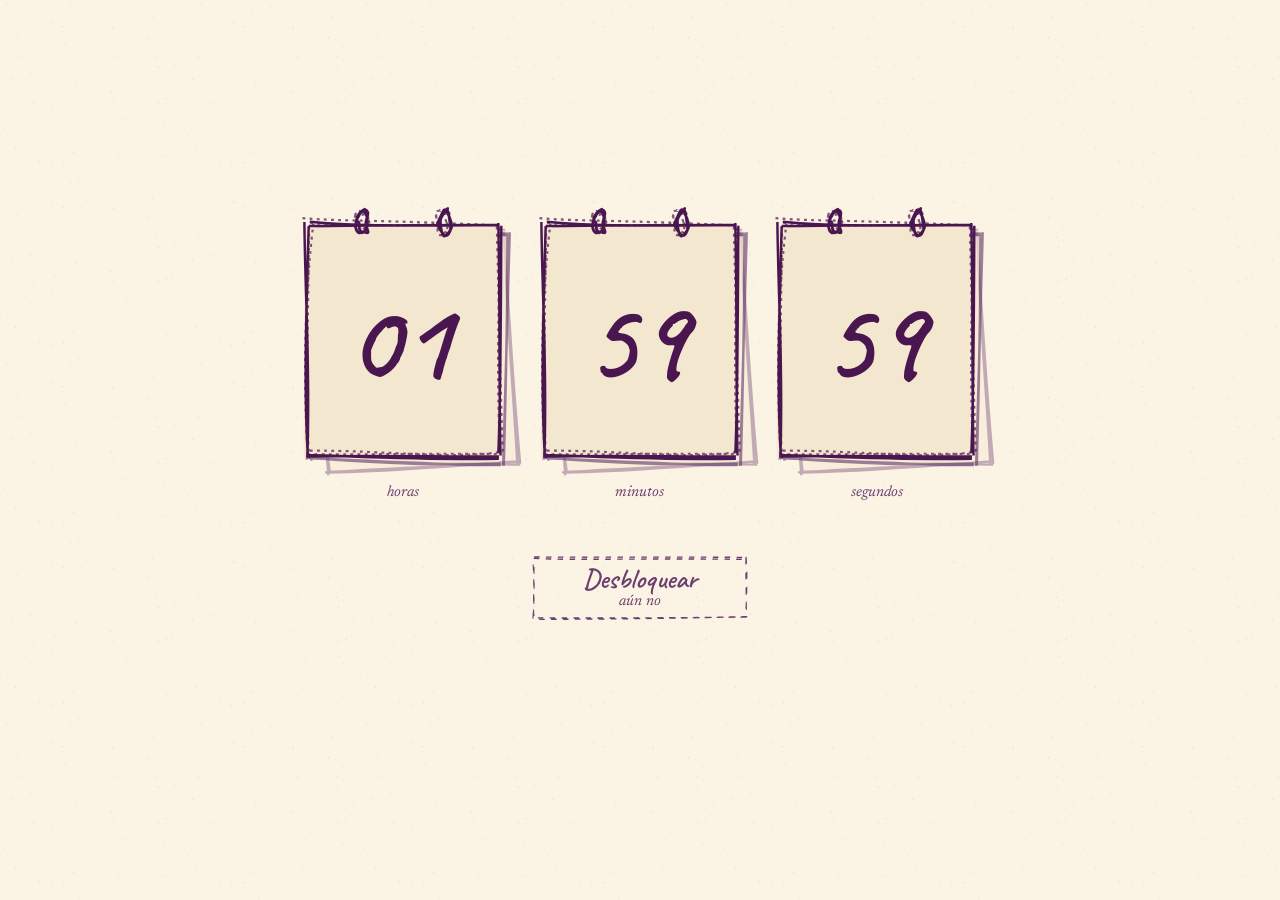
==== commit 36a073e0: "rehacer: coherencia cuadro por cuadro (luz de la casita, capas, cabello y tonos de piel, apertura li" ====
--- a/index.html
+++ b/index.html
@@ -88,7 +88,7 @@
 .portada{position:relative;min-height:100svh;overflow:hidden;display:grid;grid-template-rows:minmax(0,1fr) auto;--cx:50%;--cy:36%;--gh:min(34svh,62vw,400px)}
 .portada[hidden]{display:none}
 .capa{position:absolute;pointer-events:none}
-.luz{inset:0;background:radial-gradient(circle at var(--cx) var(--cy),var(--dorado-palido) 0,color-mix(in srgb,var(--rosado-claro) 75%,transparent) min(22vmin,170px),color-mix(in srgb,var(--rosado-claro) 28%,transparent) min(48vmin,380px),transparent min(80vmin,640px));opacity:0;transform:scale(.15);transform-origin:var(--cx) var(--cy)}
+.luz{left:var(--cx);top:var(--cy);width:min(170vmin,1300px);aspect-ratio:1;translate:-50% -50%;background:radial-gradient(closest-side,var(--dorado-palido) 0,color-mix(in srgb,var(--rosado-claro) 75%,transparent) 26%,color-mix(in srgb,var(--rosado-claro) 28%,transparent) 58%,transparent 100%);opacity:0;transform:scale(.15)}
 .rayos,.anillo,.chispa{left:var(--cx);top:var(--cy);translate:-50% -50%}
 .rayos{width:min(125vmax,1250px);aspect-ratio:1;opacity:0}
 .anillo{width:min(var(--a),130vmax);aspect-ratio:1;opacity:0}
@@ -100,13 +100,13 @@
 .titulo .ln{display:block;white-space:nowrap}
 .titulo .rell{position:absolute;inset:-.2em -.15em;padding:.2em .15em;opacity:0;-webkit-text-stroke:1.2px var(--tinta);color:transparent;background:linear-gradient(172deg,var(--morado) 20%,var(--rosado-tinta) 95%);-webkit-background-clip:text;background-clip:text}
 .titulo .traz{-webkit-text-stroke:1.3px var(--tinta);color:transparent}
-.l{display:inline-block;overflow:hidden;padding:0 .06em .12em;margin:0 -.06em -.12em;vertical-align:top;transform:translateX(-101%)}
+.l{display:inline-block;overflow:hidden;padding:0 .06em .12em;margin:0 -.06em -.12em;vertical-align:top;transform:translateX(-101%);opacity:0}
 .l>i{display:inline-block;font-style:normal;transform:translateX(101%)}
 .frases{margin:0;font-style:italic;font-size:clamp(17px,2.6vw,22px);line-height:1.5;color:var(--tinta-suave);max-width:34ch}
 .frases span{display:block;opacity:0;transform:translateY(6px)}
 
 .gente{position:relative;z-index:3;justify-self:center;width:min(100%,1180px);height:var(--gh)}
-.pers{position:absolute;bottom:var(--b,0);left:var(--x);height:calc(var(--gh)*var(--h));aspect-ratio:120/200;translate:-50% 0;transform:translateY(115%)}
+.pers{position:absolute;bottom:var(--b,0);left:var(--x);height:calc(var(--gh)*var(--h));aspect-ratio:120/200;translate:-50% 0;transform:translateY(175%)}
 .pers.atras{z-index:1}.pers.frente{z-index:2}
 .salta,.salta svg{position:absolute;inset:0;width:100%;height:100%;overflow:visible}
 .portada.ola .salta,.portada.ola .salta svg,.portada.fiesta .cf{will-change:transform,opacity}
@@ -132,7 +132,7 @@
 @keyframes abreLuz{to{opacity:1;transform:none}}
 @keyframes rayos{0%{opacity:0;transform:scale(.45) rotate(-10deg)}100%{opacity:1;transform:none}}
 @keyframes anillo{0%{opacity:0;transform:scale(.3)}35%{opacity:.75}100%{opacity:var(--fin,.3);transform:none}}
-@keyframes escribe{to{transform:none}}
+@keyframes escribe{0%{opacity:0}1%,100%{opacity:1}100%{transform:none}}
 @keyframes aparece{to{opacity:1}}
 @keyframes subePers{to{transform:none}}
 @keyframes frase{to{opacity:1;transform:none}}
@@ -191,9 +191,11 @@
 .perrita.concha{left:calc(var(--chx) + var(--wh,100svh)*.17)}
 .perrita.mia{left:calc(var(--chx) - var(--wh,100svh)*.13);bottom:calc(var(--wh,100svh)*.115)}
 .perrita.concha.adelante{transform:translateX(min(16vw,20svh))}
-.ella>svg,.perrita>svg{position:absolute;inset:0;width:100%;height:100%;overflow:visible;opacity:0}
+.ella>svg,.perrita>svg{position:absolute;inset:0;width:100%;height:100%;overflow:visible;opacity:0;will-change:opacity}
 .ella>svg:nth-child(2),.perrita>svg:first-child{opacity:1}
 .entra{opacity:0}
+/* ellas van delante de las luces; de tarde y de noche se oscurecen con su propia capa (cambia solo en las transiciones) */
+.sil{opacity:var(--sil,0)}.sil *{fill:#24092c;stroke:#24092c}
 .sombra{position:absolute;left:var(--chx);bottom:calc(var(--wh,100svh)*.125);width:calc(var(--wh,100svh)*.09);height:calc(var(--wh,100svh)*.02);translate:-30% 0;border-radius:50%;background:rgba(74,22,80,.22);transform-origin:20% 50%;will-change:transform,opacity}
 .ella.entra{opacity:0;transition:opacity var(--d-larga) var(--sale)}
 
@@ -312,16 +314,16 @@
   <section class="dia" id="dia" hidden inert aria-label="El día">
     <div class="escena">
       <div class="c cielo" aria-hidden="true"><i class="c-amanecer"></i><i class="c-mediodia"></i><i class="c-atardecer"></i><i class="c-noche"></i></div>
-      <div class="c" aria-hidden="true"><div class="c estrellas"></div><div class="astro luna" style="left:76%;top:12%"></div><div class="astro sol"></div><div class="brillo"></div><div class="rojo"></div></div>
+      <div class="c" aria-hidden="true"><div class="c estrellas"></div><div class="astro luna" style="left:80%;top:44%"></div><div class="astro sol"></div><div class="brillo"></div><div class="rojo"></div></div>
       <div class="c paisaje" aria-hidden="true"></div>
       <div class="c mundo" aria-hidden="true"></div>
+      <div class="c velo velo-tarde" aria-hidden="true"></div>
+      <div class="c velo velo-noche" aria-hidden="true"></div>
+      <div class="c luces" aria-hidden="true"></div>
       <div class="sombra" aria-hidden="true"></div>
       <div class="perrita mia" aria-hidden="true"></div>
       <div class="perrita concha" aria-hidden="true"></div>
       <div class="ella" aria-hidden="true"></div>
-      <div class="c velo velo-tarde" aria-hidden="true"></div>
-      <div class="c velo velo-noche" aria-hidden="true"></div>
-      <div class="c luces" aria-hidden="true"></div>
       <div class="frags"></div>
       <ol class="momentos" aria-label="Momento del día"><li>Solecito</li><li>Cielito</li><li>Negrita</li></ol>
     </div>
@@ -394,8 +396,9 @@
 }
 
 const falta=document.getElementById('falta');
-let ultimoMin=-1;
+let ultimoMin=-1,detenido=false;
 function tick(){
+  if(detenido)return;
   const resta=Math.max(0,META-Date.now()),r=Math.ceil(resta/1000);
   const d=Math.floor(r/86400),hh=Math.floor(r%86400/3600),mm=Math.floor(r%3600/60),ss=r%60;
   const conDias=d>0;fichas.d.f.hidden=!conDias;
@@ -446,8 +449,9 @@
 }
 
 /* ---------- la gente ---------- */
-const PIEL=['#f0c9a4','#d9a27a','#b97a52','#9a5e3c','#7a4429','#5c3220','#c58e66'];
-const PELO={negro:'#2a1a17',cafe:'#5a3524',castano:'#7b4a2a',gris:'#a39a94',blanco:'#d8d2cc'};
+/* tonos de piel: el de ella (#d9a57c) y matices alrededor */
+const PIEL=['#e6bb94','#d9a57c','#c9946d','#efc9a5','#cf9c74','#bd8862','#e0b08a'];
+const PELO={negro:'#30201a',cafe:'#4a3024',castano:'#5e3d2a',gris:'#a39a94',blanco:'#d8d2cc'};
 const ROPA=[tok('--morado'),tok('--rosado'),tok('--dorado'),tok('--rosado-claro'),tok('--tinta-suave'),'#c98fb0','#b8a0d2',tok('--dorado-palido')];
 /* x en % del ancho; h = altura relativa; fila; piel; pelo; color de pelo; ropa; cuerpo; extra; en celular se oculta si oc */
 const GENTE=[
@@ -455,7 +459,7 @@
  {x:16,h:.88,f:'atras',p:5,pelo:'corto',pc:'blanco',r:4,c:'camisa',e:'sombrero',edad:'mayor'},
  {x:27,h:.86,f:'atras',p:1,pelo:'largo',pc:'negro',r:0,c:'vestido',e:'flores',oc:1},
  {x:39,h:.94,f:'atras',p:4,pelo:'rizado',pc:'negro',r:2,c:'camisa',e:''},
- {x:50,h:.98,f:'atras',p:2,pelo:'corto',pc:'cafe',r:6,c:'camisa',e:'hombros'},
+ {x:50,h:.95,f:'atras',p:2,pelo:'corto',pc:'cafe',r:6,c:'camisa',e:''},
  {x:61,h:.84,f:'atras',p:0,pelo:'largo',pc:'castano',r:5,c:'vestido',e:'globo'},
  {x:72,h:.90,f:'atras',p:6,pelo:'corto',pc:'negro',r:0,c:'camisa',e:'fiesta',oc:1},
  {x:83,h:.82,f:'atras',p:5,pelo:'moño',pc:'negro',r:3,c:'vestido',e:'aretes'},
@@ -549,12 +553,15 @@
   portada.style.setProperty('--cx',(t.left+t.width/2-p.left)+'px');portada.style.setProperty('--cy',(t.top+t.height/2-p.top)+'px');
 }
 function abrir(saltar){
+  detenido=true; // el contador deja de cambiar mientras sus fichas caen
   armaPortada();
   const cont=document.getElementById('contador');
   portada.hidden=false;portada.inert=false;luzEnSuCentro();
-  dia.hidden=false;dia.inert=false;armaDia();medir();
-  if(saltar){cont.hidden=true;}
+  /* el día se prepara aparte y se muestra cuando la apertura ya terminó, para no quitarle fluidez */
+  const muestraDia=()=>{armaDia();dia.hidden=false;dia.inert=false;medir()};
+  if(saltar){cont.hidden=true;muestraDia()}
   else{
+    setTimeout(muestraDia,quieto.matches?300:5600);
     cont.classList.add('sale');
     cont.querySelectorAll('.pila').forEach((p,k)=>{p.style.setProperty('--dl',(k*85)+'ms');p.style.setProperty('--rot',[-3,2.5,-2,3][k]+'deg')});
     setTimeout(()=>{cont.hidden=true},quieto.matches?160:1000);
@@ -594,7 +601,7 @@
   D(sv,'rectangle',[x,y,w,h],F_(vidrio,{seed}));D(sv,'line',[x+w/2,y,x+w/2,y+h],{seed:seed+1,strokeWidth:1.3});D(sv,'line',[x,y+h/2,x+w,y+h/2],{seed:seed+2,strokeWidth:1.3});
 }
 const vidrioLuz=(sv,w,h)=>{D(sv,'rectangle',[2,2,w-4,h-4],F_(K.luz,{seed:7}));D(sv,'line',[w/2,2,w/2,h-2],{seed:8,strokeWidth:1.3});D(sv,'line',[2,h/2,w-2,h/2],{seed:9,strokeWidth:1.3})};
-function pared(sv,x=60,w=580){D(sv,'rectangle',[x,470,w,350],F_(K.muro2,{seed:2}),true);D(sv,'rectangle',[x+20,490,w-40,330],F_(K.fondo,{seed:4,stroke:K.madera,strokeWidth:1}))}
+function pared(sv,x=60,w=580){D(sv,'polygon',[[[x-22,474],[x+w/2,392],[x+w+22,474]]],F_(K.techo,{seed:1}),true);D(sv,'rectangle',[x,470,w,350],F_(K.muro2,{seed:2}),true);D(sv,'rectangle',[x+20,490,w-40,330],F_(K.fondo,{seed:4,stroke:K.madera,strokeWidth:1}))}
 function perroCara(sv,cx,cy,c1,c2,s=1){
   D(sv,'ellipse',[cx-22*s,cy+12*s,22*s,40*s],F_(c2,{seed:31}));D(sv,'ellipse',[cx+22*s,cy+12*s,22*s,40*s],F_(c2,{seed:32}));
   D(sv,'circle',[cx,cy,52*s],F_(c1,{seed:33}));
@@ -633,10 +640,10 @@
    pieza(E,306,600,150,70,'dentro',(s)=>{D(s,'ellipse',[40,48,56,30],F_(K.pan,{seed:107}));D(s,'line',[90,64,98,14],{stroke:K.tallo,seed:108});D(s,'circle',[98,14,20],F_(K.petalo,{seed:109}));D(s,'rectangle',[112,30,30,36],F_(K.libreta,{seed:110}))});
    pieza(E,298,652,164,68,'cajon',(s)=>{D(s,'rectangle',[2,2,160,64],F_(K.madera2,{seed:111}));D(s,'circle',[82,34,12],F_(K.petalo,{seed:112,strokeWidth:1}))});},
  /* S5 manos que reparten */
- (sv,E)=>{[[350,0],[470,1]].forEach(([x,i])=>{const P={h:.55,p:i?4:1,pelo:i?'coletas':'corto',pc:i?'negro':'castano',r:i?1:2,c:i?'vestido':'camisa',e:'',nino:1};
+ (sv,E)=>{[[320,0],[430,1]].forEach(([x,i])=>{const P={h:.55,p:i?4:1,pelo:i?'coletas':'corto',pc:i?'negro':'castano',r:i?1:2,c:i?'vestido':'camisa',e:'',nino:1};
      const p=pieza(E,x-80,520,160,300,'');[figura(P,'cuerpo',90+i),figura(P,'arriba',90+i)].forEach(s=>p.append(s))});
    D(sv,'path',['M120 820 Q140 760 170 820'],F_(K.verde,{seed:120}));D(sv,'path',['M600 820 Q620 770 650 820'],F_(K.verde,{seed:121}));
-   [[296,'pan',0],[400,'flor',380],[512,'naranja',760]].forEach(([x,t,dl],i)=>{const p=pieza(E,x,560,54,54,'reparte',(s)=>{
+   [[268,'pan',0],[362,'flor',380],[470,'naranja',760]].forEach(([x,t,dl],i)=>{const p=pieza(E,x,560,54,54,'reparte',(s)=>{
        if(t==='pan')D(s,'ellipse',[27,30,50,30],F_(K.pan,{seed:130}));
        if(t==='flor'){D(s,'line',[27,54,27,22],{stroke:K.tallo,seed:131});D(s,'circle',[27,18,26],F_(K.toldo,{seed:132}))}
        if(t==='naranja')D(s,'circle',[27,30,38],F_(K.petalo,{seed:133}))});
@@ -654,7 +661,6 @@
  /* C2 mesa con un plato de más · la otra perrita asoma */
  (sv,E,L)=>{pared(sv,60,640);D(sv,'line',[380,490,380,560],{seed:171,strokeWidth:1.2});D(sv,'path',['M350 590 L360 560 L400 560 L410 590Z'],F_(K.petalo,{seed:172}));
    brilla(L,300,520,160,160,'luz-cocina');
-   pieza(E,300,628,120,90,'asoma',(s)=>perroCara(s,60,52,K.mia,K.mia2,.8));
    pieza(E,180,690,420,140,'',(s)=>{D(s,'rectangle',[10,10,360,20],F_(K.mesa,{seed:173}),true);D(s,'line',[30,30,30,130],{seed:174,strokeWidth:2});D(s,'line',[350,30,350,130],{seed:175,strokeWidth:2});
      [80,170].forEach((x,i)=>D(s,'ellipse',[x,8,64,14],F_(K.plato,{seed:176+i,strokeWidth:1.2})))});
    pieza(E,416,684,80,24,'plato-mas',(s)=>D(s,'ellipse',[40,12,66,14],F_(K.plato,{seed:178,strokeWidth:1.2})));},
@@ -698,24 +704,24 @@
    const w=pieza(L,410,610,60,56,'ventana-luz');w.style.setProperty('--dl','700ms');const sv2=lienzo('0 0 60 56');vidrioLuz(sv2,60,56);sv2.classList.add('guino');w.append(sv2);
    brilla(L,370,570,140,136,'ventana-luz guino').style.setProperty('--dl','700ms');},
  /* N3 dos luces que se acercan sin tocarse */
- (sv,E,L)=>{D(sv,'rectangle',[80,770,540,50],F_(K.muro,{seed:301}),true);[120,580].forEach((x,i)=>{D(sv,'line',[x,770,x,640],{seed:302+i,strokeWidth:2})});
+ (sv,E,L)=>{D(sv,'rectangle',[80,770,540,50],F_(K.muro,{seed:301}),true);
    const a=brilla(L,110,520,110,110,'orbe');a.style.setProperty('--hacia','118%');const b=brilla(L,480,520,110,110,'orbe');b.style.setProperty('--hacia','-118%');},
  /* N4 las luces del barrio (unas de colores) */
  (sv,E,L)=>{D(sv,'path',['M220 820 Q300 640 420 650 Q560 570 720 700 L720 820Z'],F_('#c9b3c4',{seed:311}),true);
    D(sv,'rectangle',[520,590,40,50],F_(K.iglesia,{seed:312}));D(sv,'polygon',[[[514,592],[540,560],[566,592]]],F_(K.techo2,{seed:313}));
-   const pts=[];for(let i=0;i<42;i++){const x=270+((i*137)%410),yb=820-60-((i*53)%150);pts.push([x,Math.max(yb,x<330?640-((330-x)*.4):620+(x-330)*.1)+20])}
+   const pts=[];let sem=7;const M=2**31-1,azar=()=>(sem=(sem*16807)%M)/M;for(let i=0;i<42;i++){const x=250+azar()*330,techo=x<420?820-(x-220)*.8:660+(x-420)*.12;pts.push([x,techo+20+azar()*(800-techo-30)])}
    const col=['#e07ba0','#9fcfc2','#f2b84b','#b8a0d2','#e8506f'];
    [0,1,2].forEach(g=>pieza(L,0,560,700,260,'tw',(s)=>pts.forEach(([x,y],i)=>{if(i%3!==g)return;D(s,'circle',[x,y-560,i%7===0?13:9],F_(i%7===0?col[(i/7)%col.length|0]:K.luz,{...SIN,roughness:.3,seed:320+i}))})).style.setProperty('--dl',(g*900)+'ms'));
    pieza(L,532,610,16,16,'',(s)=>D(s,'circle',[8,8,14],F_(K.luz,{...SIN,seed:370})));
    E.classList.add('barrio');L.classList.add('barrio');},
  /* N5 casita oscura sin ventana: se enciende una luz */
- (sv,E,L)=>{D(sv,'rectangle',[470,690,130,130],F_('#a08a94',{seed:381}),true);D(sv,'polygon',[[[456,694],[535,640],[614,694]]],F_('#7d6474',{seed:382}));
-   D(sv,'rectangle',[516,750,34,70],F_(K.oscuro,{seed:383}));
-   brilla(L,486,690,90,90,'foco');pieza(L,524,722,18,22,'foco',(s)=>D(s,'circle',[9,11,16],F_(K.luzC,{seed:384})));
+ (sv,E,L)=>{D(sv,'rectangle',[380,690,130,130],F_('#a08a94',{seed:381}),true);D(sv,'polygon',[[[366,694],[445,640],[524,694]]],F_('#7d6474',{seed:382}));
+   D(sv,'rectangle',[428,750,34,70],F_(K.oscuro,{seed:383}));
+   brilla(L,398,688,94,94,'foco');pieza(L,436,722,18,22,'foco',(s)=>D(s,'circle',[9,11,16],F_(K.luzC,{seed:384})));
    D(sv,'path',['M60 820 Q160 790 260 820'],F_(K.verde2,{seed:385}));},
  /* N6 la luz de esa casita crece y alumbra el camino */
- (sv,E,L)=>{brilla(L,-420,430,520,520,'crece',K.luzC);
-   const p=pieza(L,-160,824,820,70,'camino-luz');p.style.background=`linear-gradient(90deg,${K.luz},${K.luz}88 60%,transparent)`;p.style.borderRadius='50%';
+ (sv,E,L)=>{brilla(L,-425,560,340,340,'crece',K.luzC);
+   const p=pieza(L,-262,828,560,56,'camino-luz');p.style.background=`linear-gradient(90deg,${K.luz},${K.luz}88 60%,transparent)`;p.style.borderRadius='50%';
    D(sv,'path',['M380 820 Q500 780 640 820'],F_(K.verde2,{seed:391}));},
  /* N7 lámpara junto a la cama */
  (sv,E,L)=>{casa(sv,180,500,360,320,{seed:401});D(sv,'rectangle',[240,580,240,160],F_('#3a2340',{seed:403}));
@@ -760,6 +766,7 @@
   // ella y la perrita: dibujos cuadro a cuadro (se alternan por opacidad)
   [0,1,2].forEach(fr=>ella.append(ellaSVG(fr)));
   [0,1].forEach(fr=>{perrita.append(perritaSVG(fr,K.concha,K.concha2,620));otra.append(perritaSVG(fr,K.mia,K.mia2,640))});
+  [ella,perrita,otra].forEach(p=>[...p.children].forEach(sv=>{const g=document.createElementNS(NS,'g');g.setAttribute('class','sil');[...sv.childNodes].forEach(n=>g.append(n.cloneNode(true)));sv.append(g)}));
   cuadros={ella:[...ella.children],concha:[...perrita.children],mia:[...otra.children]};
   Object.entries({ella:1,concha:0,mia:0}).forEach(([q,n])=>{cuadros[q].forEach((sv,i)=>sv.style.opacity=i===n?1:0);ultimo['p'+q]=n});
   // fragmentos: texto real, escrito dentro del cielo
@@ -769,11 +776,13 @@
 /* ella, de frente: cabello claro a los hombros, blusa morada, jean y zapatillas.
    fr: 0 pie izquierdo adelante, 1 de pie, 2 pie derecho adelante */
 function ellaSVG(fr){
-  const sv=lienzo('0 0 160 300'),PIEL='#d9a57c',PELO='#9a6a42',JEAN='#5f76a8',JEAN2='#4b5f8c';
+  const sv=lienzo('0 0 160 300'),PIEL='#d9a57c',PELO='#3d2820',MECHON='#eadbc6',JEAN='#5f76a8',JEAN2='#4b5f8c';
   const pie=[[[60,282],[96,296]],[[62,296],[98,296]],[[64,296],[100,282]]][fr];
   const brazo=[[[42,176],[120,170]],[[44,174],[116,174]],[[40,170],[118,176]]][fr];
   // cabello por detrás, hasta los hombros
   D(sv,'path',['M38 74 Q34 26 80 22 Q126 26 122 74 L126 118 Q112 126 102 112 L58 112 Q48 126 34 118Z'],F_(PELO,{seed:601}));
+  D(sv,'path',['M36 98 L34 118 Q46 127 56 114 L58 100Z'],F_(MECHON,{seed:621,strokeWidth:1.2}));D(sv,'path',['M124 98 L126 118 Q114 127 104 114 L102 100Z'],F_(MECHON,{seed:622,strokeWidth:1.2}));
+  [[42,100,40,116],[118,100,120,116]].forEach((a,i)=>D(sv,'line',a,{stroke:'#6b4a36',strokeWidth:1,seed:623+i}));
   // piernas (jean) y zapatillas
   [0,1].forEach(l=>{const [fx,fy]=pie[l],cx=l?92:68;
     D(sv,'path',[`M${cx-15} 182 L${cx+15} 182 L${fx+10} ${fy-6} L${fx-8} ${fy-6}Z`],F_(l?JEAN2:JEAN,{seed:602+l}));
@@ -809,7 +818,7 @@
   chx=.30;
   pinta(true);
 }
-const camEn=k=>(k*SW+350)*u-(.66)*W+(chx-.22)*W*.3;
+const camEn=k=>((k===18?17:k)*SW+350)*u-(.66)*W+(chx-.22)*W*.3; // N6 ocurre en la misma casita de N5: la cámara no se mueve
 
 /* ---------- estaciones: se construyen cerca del recorrido ---------- */
 const estaciones=[];
@@ -825,7 +834,7 @@
 /* ---------- el cuadro ---------- */
 const lerp=(a,b,x)=>a+(b-a)*x,cl=x=>Math.max(0,Math.min(1,x)),rampa=(f,a,b)=>cl((f-a)/(b-a));
 const suave=x=>x*x*(3-2*x);
-const SOL=[[0,16,64],[2.5,30,38],[5.3,50,27],[8,60,36],[10.3,66,56],[11.3,68,69],[12.3,70,86],[13,70,92]];
+const SOL=[[0,10,60],[2.5,28,38],[5.5,50,26],[6.5,58,44],[9,64,56],[11.5,68,69],[12.5,70,86],[13.2,70,94]];
 function solEn(f){for(let i=1;i<SOL.length;i++){if(f<=SOL[i][0]){const a=SOL[i-1],b=SOL[i],x=suave(cl((f-a[0])/(b[0]-a[0])));return[lerp(a[1],b[1],x),lerp(a[2],b[2],x)]}}return SOL[SOL.length-1].slice(1)}
 let ultimo={},activo=-2,frag=-1,cuadros=null,recorrido=0,quieta=99,camPrev=null,fSuave=null,bucle=0,tPrev=0;
 const fijo=(el,k,v)=>{if(ultimo[k]!==v){ultimo[k]=v;el.style[k.split('|')[0]]=v}};
@@ -862,6 +871,7 @@
   const no=rampa(fs,13.05,13.7);fijo(luna,'opacity|lo',no.toFixed(3));fijo(estrellas,'opacity|eo',no.toFixed(3));
   fijo(veloT,'opacity|vt',(.13*rampa(fs,6,6.5)*(1-rampa(fs,13.05,13.5))).toFixed(3));
   fijo(veloN,'opacity|vn',(.6*rampa(fs,13.05,13.5)).toFixed(3));
+  const sil=(.1*rampa(fs,6,6.5)+.45*rampa(fs,13.05,13.5)).toFixed(2);if(ultimo.sil!==sil){ultimo.sil=sil;[ella,perrita,otra].forEach(e=>e.style.setProperty('--sil',sil))}
   const bajo=cl((syp-11)/50);fijo(sombra,'transform|so',`scaleX(${(.12+.88*bajo).toFixed(3)})`);fijo(sombra,'opacity|soo',(1-rampa(fs,12,12.6)).toFixed(2));
   // la perrita se adelanta desde S3; en N7 entran a casa
   const ade=k>2||(k===2&&fr>=LLEGA);if(ultimo.ade!==ade){ultimo.ade=ade;perrita.classList.toggle('adelante',ade)}
@@ -897,7 +907,7 @@
   abrir(false);
 });
 /* se prepara el dibujo mientras ella mira el contador, para que la apertura no espere */
-if(ABIERTO)(window.requestIdleCallback||setTimeout)(armaPortada);
+if(ABIERTO)(window.requestIdleCallback||setTimeout)(()=>{armaPortada();(window.requestIdleCallback||setTimeout)(armaDia)});
 /* ?fase=portada (con abierto): salta directo a la apertura, solo para pruebas */
 if(ABIERTO&&(q.get('fase')==='portada'||/portada/.test(h)))abrir(true);
 /* ?fase=dia&f=7.5 (con abierto): salta al día en ese punto, solo para pruebas */
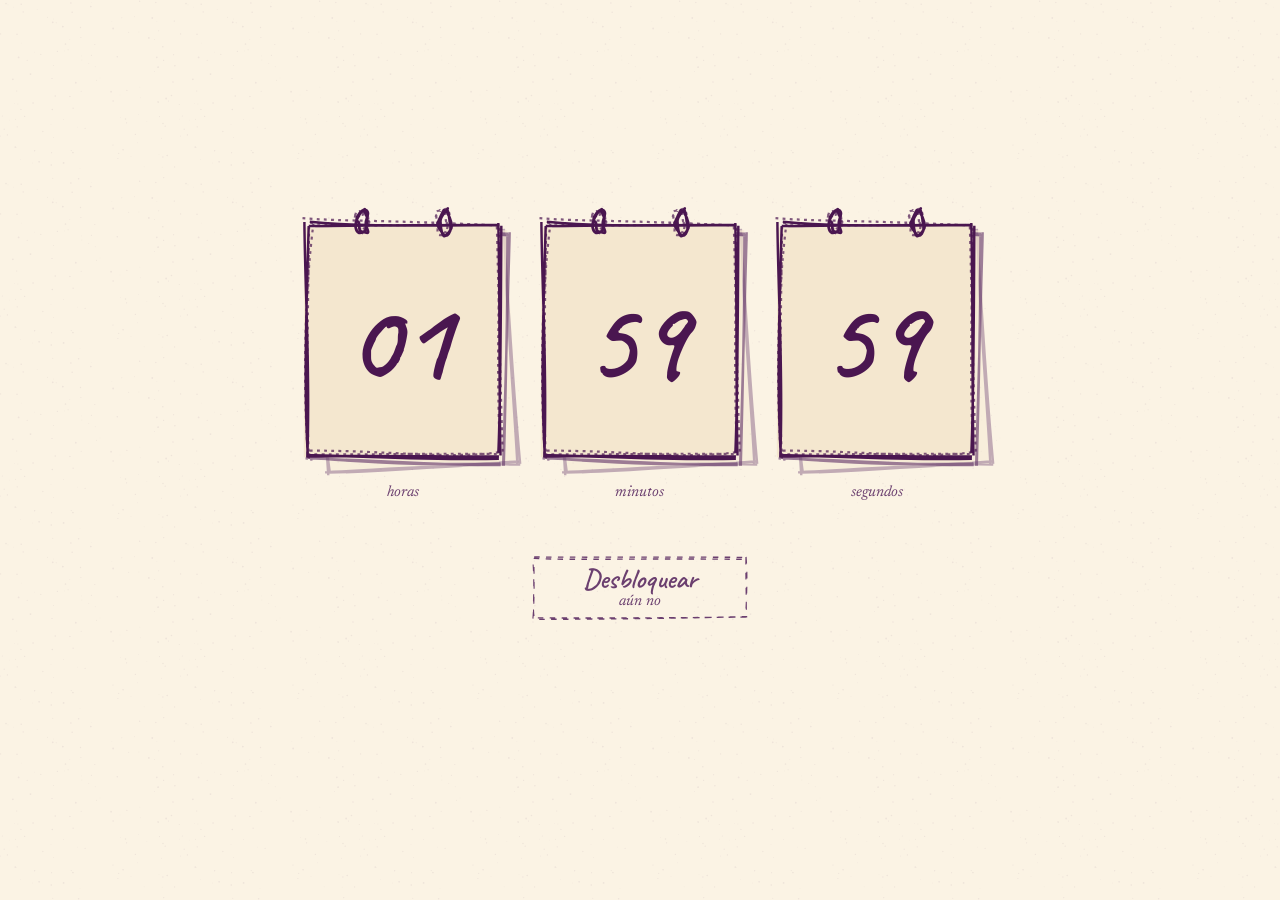
==== commit a9fa01dd: "rehacer: Parte 4 (la carta con sus 4 estrofas y un dibujo por estrofa) Co-Authored-By: Claude Opus 5" ====
--- a/index.html
+++ b/index.html
@@ -277,6 +277,51 @@
   .portada.va .baja{animation:none;opacity:1}
 }
 
+/* ===== Parte 4 · La carta ===== */
+.carta{position:relative;background:linear-gradient(#3e1849,#2c1036 30%,#1c0a24);padding:clamp(48px,10vh,120px) var(--e4) clamp(64px,12vh,140px);display:grid;justify-items:center;gap:var(--e6)}
+.carta[hidden]{display:none}
+.carta .cielo-c{position:absolute;inset:0;pointer-events:none;overflow:hidden}
+.carta .cielo-c svg{width:100%;height:100%}
+.hoja-c{--lh:clamp(36px,6.4vw,44px);position:relative;width:min(100%,640px);margin:0;padding:calc(var(--lh)*1.4) clamp(20px,6vw,56px) calc(var(--lh)*1.6) clamp(60px,13vw,96px);
+  background-color:var(--papel);background-image:linear-gradient(90deg,transparent calc(clamp(60px,13vw,96px) - 14px),rgba(224,123,160,.55) calc(clamp(60px,13vw,96px) - 14px),rgba(224,123,160,.55) calc(clamp(60px,13vw,96px) - 12px),transparent calc(clamp(60px,13vw,96px) - 12px)),repeating-linear-gradient(transparent 0,transparent calc(var(--lh) - 1px),rgba(138,58,143,.13) calc(var(--lh) - 1px),rgba(138,58,143,.13) var(--lh));
+  background-position:0 0,0 calc(var(--lh)*1.4 + 6px);
+  rotate:-.6deg;box-shadow:0 18px 40px rgba(10,0,14,.45),0 2px 0 rgba(10,0,14,.2)}
+.hoja-c>svg.borde{position:absolute;inset:0;width:100%;height:100%;overflow:visible;pointer-events:none}
+.cinta{position:absolute;top:-14px;left:50%;width:96px;height:28px;translate:-50% 0;rotate:3deg;background:rgba(246,201,216,.78)}
+.estrofa{position:relative;margin:0 0 var(--lh)}
+.estrofa:last-of-type{margin-bottom:0}
+.estrofa p{margin:0;font:600 clamp(19px,3.7vw,26px)/var(--lh) var(--mano);color:var(--tinta)}
+.estrofa .v{display:block;padding-left:1.1em;text-indent:-1.1em;opacity:0;transform:translateY(8px);transition:opacity var(--d-media) var(--sale) var(--dl,0ms),transform var(--d-larga) var(--sale) var(--dl,0ms)}
+.estrofa.on .v{opacity:1;transform:none}
+.dib{position:absolute;left:calc(clamp(60px,13vw,96px) * -1 + 4px);top:2px;width:calc(clamp(60px,13vw,96px) - 22px);aspect-ratio:1;opacity:0;transform:scale(.9) rotate(-3deg);transition:opacity var(--d-larga) var(--sale) 200ms,transform var(--d-larga) var(--sale) 200ms}
+.estrofa.on .dib{opacity:1;transform:none}
+.dib>.pz{position:absolute}
+.dib svg{position:absolute;inset:0;width:100%;height:100%;overflow:visible}
+/* cada dibujo se anima una vez al llegar a su estrofa */
+.estrofa.on .faro{animation:faro 2600ms var(--mueve) 600ms 2}
+@keyframes faro{0%,100%{opacity:1;transform:none}50%{opacity:.55;transform:scale(1.25)}}
+.estrofa.on .barco{animation:barco 3400ms var(--mueve) 500ms both}
+@keyframes barco{0%{transform:none}45%{transform:translateX(-46%) scale(.8)}100%{transform:none}}
+.estrofa.on .ventana-c{animation:aparece 900ms var(--sale) 2800ms both}
+.ventana-c{opacity:0}
+.nota{opacity:0}
+.estrofa.on .nota{animation:nota 2600ms var(--sale) var(--dl,0ms) 2}
+@keyframes nota{0%{opacity:0;transform:translate(0,10%)}30%{opacity:1}100%{opacity:0;transform:translate(-30%,-55%)}}
+.puerta-c{transform-origin:0 50%;transition:transform 1400ms var(--mueve) 700ms}
+.estrofa.on .puerta-c{transform:scaleX(.32)}
+.volver{position:relative;min-height:44px;padding:0 var(--e4);border:0;background:none;color:var(--papel);font:italic var(--t-1)/1 var(--texto);text-decoration:underline;text-underline-offset:4px;text-decoration-color:rgba(251,243,228,.45);cursor:pointer;opacity:.85}
+.volver:hover{opacity:1}
+.volver:active{transform:scale(.97)}
+.cortina{position:fixed;inset:0;background:#1c0a24;opacity:0;pointer-events:none;z-index:20;transition:opacity 320ms var(--sale)}
+.cortina.on{opacity:1}
+@media (prefers-reduced-motion:reduce){
+  .estrofa .v,.dib{transition:none;opacity:1;transform:none}
+  .estrofa.on *{animation:none!important}
+  .estrofa.on .puerta-c{transition:none}
+  .ventana-c,.nota{opacity:1}
+  .cortina{transition:none}
+}
+
 </style>
 </head>
 <body>
@@ -328,7 +373,14 @@
       <ol class="momentos" aria-label="Momento del día"><li>Solecito</li><li>Cielito</li><li>Negrita</li></ol>
     </div>
   </section>
+  <section class="carta" id="carta" hidden inert aria-labelledby="t-carta">
+    <div class="cielo-c" aria-hidden="true"></div>
+    <h2 class="sr" id="t-carta">Carta</h2>
+    <article class="hoja-c"><span class="cinta" aria-hidden="true"></span></article>
+    <button class="volver" type="button">volver al inicio del día</button>
+  </section>
 </main>
+<div class="cortina" aria-hidden="true"></div>
 
 <script>
 /*! rough.js 4.6.6 · MIT License · (c) Preet Shihn */
@@ -558,7 +610,7 @@
   const cont=document.getElementById('contador');
   portada.hidden=false;portada.inert=false;luzEnSuCentro();
   /* el día se prepara aparte y se muestra cuando la apertura ya terminó, para no quitarle fluidez */
-  const muestraDia=()=>{armaDia();dia.hidden=false;dia.inert=false;medir()};
+  const muestraDia=()=>{armaDia();armaCarta();dia.hidden=false;dia.inert=false;carta.hidden=false;carta.inert=false;medir()};
   if(saltar){cont.hidden=true;muestraDia()}
   else{
     setTimeout(muestraDia,quieto.matches?300:5600);
@@ -902,6 +954,69 @@
 addEventListener('resize',()=>{if(diaArmado)medir()});
 quieto.addEventListener('change',()=>pinta(true));
 
+/* ===================== Parte 4 · La carta ===================== */
+const CARTA=[["Hay un camino largo que da la vuelta al mar", "y siempre termina en una luz encendida.", "Quien lo anda no va solo:", "lleva el nombre de alguien en la boca."], ["De los que vuelven aprendí", "que un viaje no se mide en islas,", "se mide en las ganas de llegar a casa.", "Y de los que esperan, que esperar", "también es una forma de caminar."], ["No volteo a comprobar que me sigues.", "Quien camina de frente confía", "en la música que suena detrás.", "Esa música es tu paso."], ["De noche duermo, y algo en mí sigue despierto:", "un jardín con la puerta abierta.", "Adonde vayas, ahí queda mi casa."]];
+const carta=document.getElementById('carta');
+let cartaArmada=false;
+function dib(cont,x,y,w,h,cls,dibuja){ // pieza dentro de un dibujo de 120×120
+  const d=div('pz '+(cls||''),cont);d.style.cssText=`left:${x/1.2}%;top:${y/1.2}%;width:${w/1.2}%;height:${h/1.2}%`;
+  const sv=lienzo(`0 0 ${w} ${h}`);dibuja(sv);d.append(sv);return d;
+}
+const MAR='#b8a0d2',o1={strokeWidth:1.3};
+const DIBUJOS=[
+ /* 1 · camino que da la vuelta al mar y termina en una luz */
+ c=>{dib(c,0,0,120,120,'',s=>{D(s,'path',['M4 70 Q30 60 60 66 Q92 72 116 62 L116 116 L4 116Z'],F_(MAR,{...o1,seed:701}));
+     [84,96].forEach((y,i)=>D(s,'path',[`M14 ${y} Q24 ${y-5} 34 ${y} Q44 ${y+5} 54 ${y} Q64 ${y-5} 74 ${y}`],{...o1,stroke:'#fbf3e4',seed:702+i}));
+     D(s,'path',['M6 112 Q2 60 40 46 Q80 32 104 40'],{strokeWidth:3,stroke:K.madera2,seed:704});
+     D(s,'rectangle',[100,22,10,22],F_(K.muro,{...o1,seed:705}))});
+   dib(c,92,6,26,26,'faro',s=>D(s,'circle',[13,13,20],F_(K.luz,{...o1,stroke:C.dorado,seed:706})))},
+ /* 2 · un barco que se aleja y vuelve; una ventana con luz que lo espera */
+ c=>{dib(c,0,0,120,120,'',s=>{D(s,'path',['M0 92 Q20 86 40 92 Q60 98 80 92 Q100 86 120 92'],{...o1,stroke:MAR,strokeWidth:2,seed:711});
+     D(s,'rectangle',[84,40,30,36],F_(K.muro,{...o1,seed:712}));D(s,'polygon',[[[80,42],[99,26],[118,42]]],F_(K.techo,{...o1,seed:713}));
+     D(s,'rectangle',[92,50,14,14],F_(K.vidrio,{...o1,seed:714}))});
+   dib(c,92,50,14,14,'ventana-c',s=>D(s,'rectangle',[1,1,12,12],F_(K.luz,{...o1,seed:715})));
+   dib(c,30,48,46,46,'barco',s=>{D(s,'path',['M4 32 L42 32 L36 42 L10 42Z'],F_(K.madera,{...o1,seed:716}));D(s,'line',[22,32,22,4],{...o1,seed:717});D(s,'polygon',[[[23,6],[23,28],[40,28]]],F_('#fbf3e4',{...o1,seed:718}))})},
+ /* 3 · alguien camina de frente y detrás suena una música suave */
+ c=>{dib(c,0,0,120,120,'',s=>{D(s,'line',[10,108,112,108],{...o1,stroke:K.madera2,seed:721});
+     D(s,'circle',[78,40,18],F_('#d9a57c',{...o1,seed:722}));D(s,'path',['M70 50 L86 50 L90 82 L66 82Z'],F_(K.vestido,{...o1,seed:723}));
+     D(s,'line',[72,82,70,106],{...o1,stroke:'#5f76a8',strokeWidth:4,seed:724});D(s,'line',[84,82,88,106],{...o1,stroke:'#5f76a8',strokeWidth:4,seed:725})});
+   [[22,40,0],[36,22,700],[12,16,1400]].forEach(([x,y,dl],i)=>{const n=dib(c,x,y,22,26,'nota',s=>{D(s,'ellipse',[7,20,11,8],F_(C.rosado,{...o1,seed:726+i}));D(s,'line',[12,20,12,3],{...o1,seed:729+i});if(i!==1)D(s,'line',[12,3,19,7],{...o1,seed:732+i})});n.style.setProperty('--dl',dl+'ms')})},
+ /* 4 · un jardín de noche con la puerta abierta */
+ c=>{dib(c,0,0,120,120,'',s=>{D(s,'circle',[100,18,14],F_('#fbf3e4',{...o1,stroke:C.dorado,seed:741}));
+     for(let i=0;i<5;i++){const x=8+i*9;D(s,'line',[x,104,x,70],{...o1,stroke:K.madera,seed:742+i})}D(s,'line',[4,78,50,78],{...o1,stroke:K.madera,seed:747});
+     for(let i=0;i<4;i++){const x=78+i*11;D(s,'line',[x,104,x,72],{...o1,stroke:K.madera,seed:748+i})}D(s,'line',[74,80,116,80],{...o1,stroke:K.madera,seed:752});
+     [[16,62],[30,58],[96,64],[110,60]].forEach(([x,y],i)=>D(s,'circle',[x,y,10],F_(i%2?C.rosado:K.petalo,{...o1,seed:753+i})));
+     D(s,'line',[4,106,116,106],{...o1,stroke:K.tallo,seed:757})});
+   dib(c,52,66,24,40,'puerta-c',s=>{D(s,'rectangle',[1,1,22,38],F_(K.madera2,{...o1,seed:758}));D(s,'line',[1,14,23,14],{...o1,seed:759});D(s,'line',[1,28,23,28],{...o1,seed:760})})},
+];
+function armaCarta(){
+  if(cartaArmada)return;cartaArmada=true;
+  const cs=lienzo('0 0 1000 1000');cs.setAttribute('preserveAspectRatio','xMidYMid slice');
+  for(let i=0;i<34;i++){const x=(i*293)%1000,y=(i*131)%1000;D(cs,'circle',[x,y,i%5?3:5],F_('#fbf3e4',{...SIN,roughness:.3,seed:800+i}))}
+  carta.querySelector('.cielo-c').append(cs);
+  const hoja=carta.querySelector('.hoja-c');
+  const bs=lienzo('0 0 100 100');bs.setAttribute('preserveAspectRatio','none');bs.classList.add('borde');
+  bs.append(rough.svg(bs).rectangle(.4,.3,99.2,99.4,{stroke:'#c9b59a',strokeWidth:.6,roughness:.5,seed:810}));
+  hoja.prepend(bs);
+  CARTA.forEach((lineas,i)=>{
+    const e=document.createElement('div');e.className='estrofa';
+    const p=document.createElement('p');
+    lineas.forEach((t,j)=>{const v=document.createElement('span');v.className='v';v.textContent=t;v.style.setProperty('--dl',(j*140)+'ms');p.append(v)});
+    const d=div('dib',null);d.setAttribute('aria-hidden','true');DIBUJOS[i](d);
+    e.append(p,d);hoja.append(e);
+  });
+  // cada estrofa aparece al llegar a ella y se queda
+  const io=new IntersectionObserver(es=>es.forEach(en=>{if(en.isIntersecting){en.target.classList.add('on');io.unobserve(en.target)}}),{threshold:.45});
+  hoja.querySelectorAll('.estrofa').forEach(e=>io.observe(e));
+  // volver al inicio del día: se cubre un instante, salta y se descubre (sin recorrer todo el día de golpe)
+  const cort=document.querySelector('.cortina');
+  carta.querySelector('.volver').addEventListener('click',()=>{
+    const salta=()=>{medir();scrollTo({top:topDia,behavior:'instant'});fSuave=null;pinta(true);cort.classList.remove('on')};
+    if(quieto.matches){salta();return}
+    cort.classList.add('on');setTimeout(salta,340);
+  });
+}
+
 btn.addEventListener('click',()=>{
   if(btn.getAttribute('aria-disabled')==='true'||armada&&!portada.hidden)return;
   abrir(false);
@@ -911,6 +1026,8 @@
 /* ?fase=portada (con abierto): salta directo a la apertura, solo para pruebas */
 if(ABIERTO&&(q.get('fase')==='portada'||/portada/.test(h)))abrir(true);
 /* ?fase=dia&f=7.5 (con abierto): salta al día en ese punto, solo para pruebas */
+/* ?fase=carta (con abierto): salta a la carta, solo para pruebas */
+if(ABIERTO&&q.get('fase')==='carta'){abrir(true);requestAnimationFrame(()=>carta.scrollIntoView())}
 if(ABIERTO&&q.get('fase')==='dia'){abrir(true);requestAnimationFrame(()=>{medir();scrollTo(0,topDia+(+q.get('f')||0)/NF*largo);pinta()})}
 }
 </script>
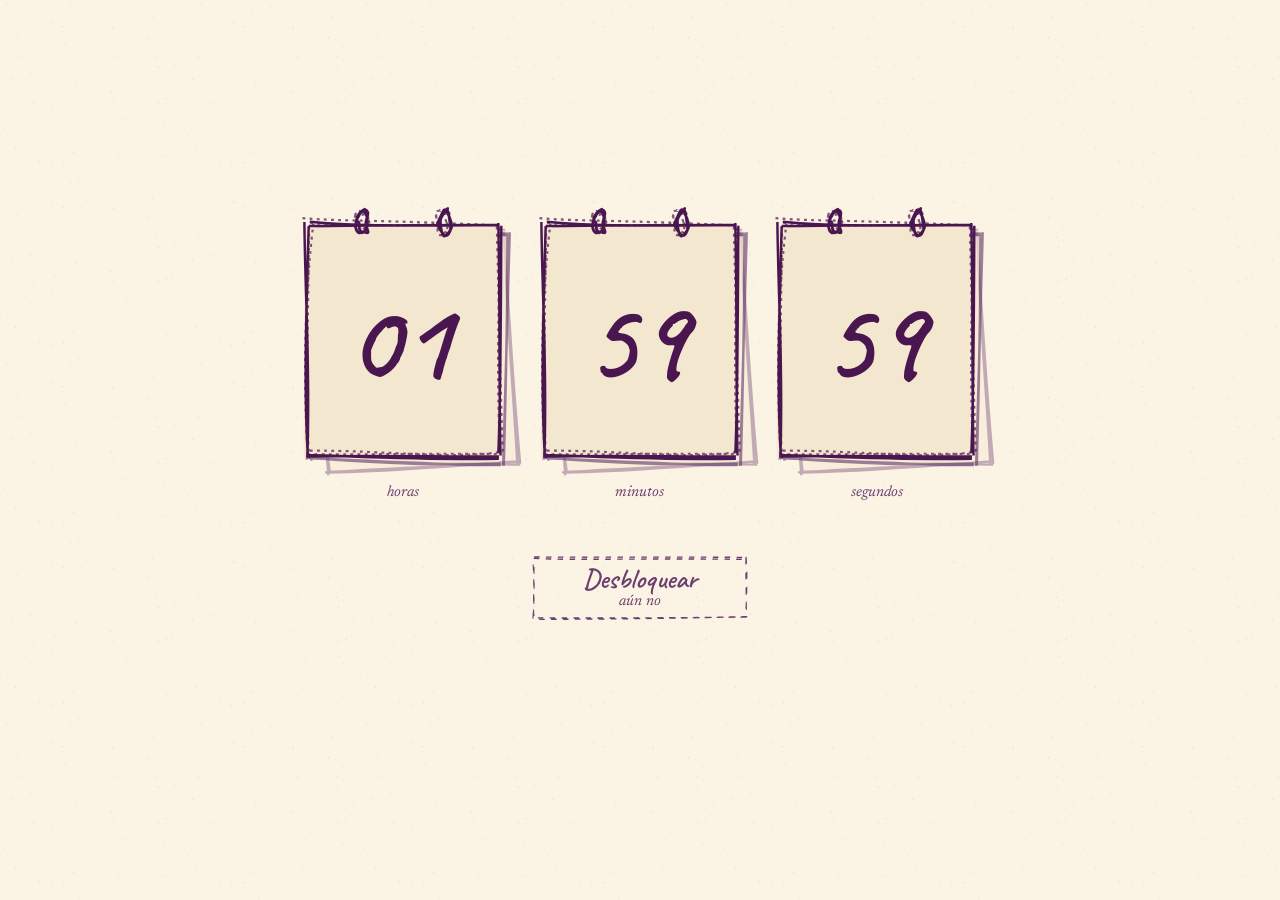
==== commit b7eaca0e: "rehacer: la cumpleañera al centro con el gorro más bonito; invitados sin gorro Co-Authored-By: Claud" ====
--- a/index.html
+++ b/index.html
@@ -108,6 +108,7 @@
 .gente{position:relative;z-index:3;justify-self:center;width:min(100%,1180px);height:var(--gh)}
 .pers{position:absolute;bottom:var(--b,0);left:var(--x);height:calc(var(--gh)*var(--h));aspect-ratio:120/200;translate:-50% 0;transform:translateY(175%)}
 .pers.atras{z-index:1}.pers.frente{z-index:2}
+.pers.cumple{aspect-ratio:160/300;z-index:1}
 .salta,.salta svg{position:absolute;inset:0;width:100%;height:100%;overflow:visible}
 .portada.ola .salta,.portada.ola .salta svg,.portada.fiesta .cf{will-change:transform,opacity}
 .salta .up{opacity:0}
@@ -511,13 +512,13 @@
  {x:16,h:.88,f:'atras',p:5,pelo:'corto',pc:'blanco',r:4,c:'camisa',e:'sombrero',edad:'mayor'},
  {x:27,h:.86,f:'atras',p:1,pelo:'largo',pc:'negro',r:0,c:'vestido',e:'flores',oc:1},
  {x:39,h:.94,f:'atras',p:4,pelo:'rizado',pc:'negro',r:2,c:'camisa',e:''},
- {x:50,h:.95,f:'atras',p:2,pelo:'corto',pc:'cafe',r:6,c:'camisa',e:''},
+ {x:50,h:.98,f:'atras',ella:1}, // la cumpleañera, al centro, con el gorro más bonito
  {x:61,h:.84,f:'atras',p:0,pelo:'largo',pc:'castano',r:5,c:'vestido',e:'globo'},
- {x:72,h:.90,f:'atras',p:6,pelo:'corto',pc:'negro',r:0,c:'camisa',e:'fiesta',oc:1},
+ {x:72,h:.90,f:'atras',p:6,pelo:'corto',pc:'negro',r:0,c:'camisa',e:'',oc:1},
  {x:83,h:.82,f:'atras',p:5,pelo:'moño',pc:'negro',r:3,c:'vestido',e:'aretes'},
  {x:93,h:.86,f:'atras',p:2,pelo:'corto',pc:'gris',r:7,c:'camisa',e:'baston',edad:'mayor'},
  {x:12,h:.50,f:'frente',p:4,pelo:'coletas',pc:'negro',r:1,c:'vestido',e:'globo',nino:1},
- {x:33,h:.44,f:'frente',p:0,pelo:'corto',pc:'castano',r:2,c:'camisa',e:'fiesta',nino:1},
+ {x:33,h:.44,f:'frente',p:0,pelo:'corto',pc:'castano',r:2,c:'camisa',e:'',nino:1},
  {x:45,h:.36,f:'frente',p:6,pelo:'rizado',pc:'cafe',r:5,c:'vestido',e:'',nino:1,oc:1},
  {x:67,h:.48,f:'frente',p:3,pelo:'moño',pc:'negro',r:0,c:'vestido',e:'flores',nino:1},
  {x:88,h:.46,f:'frente',p:1,pelo:'corto',pc:'negro',r:3,c:'camisa',e:'globo',nino:1,oc:1},
@@ -563,6 +564,19 @@
   if(P.e==='flores'){const [fx,fy]=mano(-1);[[-7,-15],[0,-19],[7,-14]].forEach(([dx,dy],k)=>{addB(rc.line(fx,fy,fx+dx,fy+dy,{...o,stroke:'#5f7a3a',strokeWidth:1}));addB(rc.circle(fx+dx,fy+dy,8,sol([C.dorado,C.rosado,tok('--dorado-palido')][k],{strokeWidth:.7,seed:seed+k})))})}
   return sv;
 }
+function gorro(){
+  const sv=lienzo('0 0 160 300'),G={stroke:TINTA,strokeWidth:1.4,roughness:.8,seed:880};
+  const r=rough.svg(sv),add=n=>sv.append(n);
+  add(r.polygon([[44,40],[116,40],[86,-58]],{...G,fill:tok('--morado'),fillStyle:'solid'}));
+  [[50,22,110,22,0],[58,-2,103,-2,1],[66,-26,96,-26,2]].forEach(([a,b,c,d2,i])=>add(r.path(`M${a} ${b} Q80 ${b+8} ${c} ${d2}`,{...G,stroke:tok('--rosado-claro'),strokeWidth:5,seed:881+i})));
+  [[60,30],[94,8],[74,-14],[84,-40]].forEach(([x,y],i)=>add(r.circle(x,y,6,{...G,fill:tok('--dorado'),fillStyle:'solid',strokeWidth:.8,seed:885+i})));
+  add(r.ellipse(80,40,82,14,{...G,fill:tok('--rosado'),fillStyle:'solid',seed:890}));
+  for(let i=0;i<7;i++){const a=i/7*Math.PI*2;add(r.ellipse(86+Math.cos(a)*9,-60+Math.sin(a)*9,12,10,{...G,fill:tok('--rosado-claro'),fillStyle:'solid',strokeWidth:.8,seed:891+i}))}
+  add(r.circle(86,-60,12,{...G,fill:tok('--dorado-palido'),fillStyle:'solid',seed:899}));
+  add(r.path('M86 -78 L89 -70 L97 -70 L91 -65 L93 -57 L86 -62 L79 -57 L81 -65 L75 -70 L83 -70Z',{...G,fill:tok('--dorado'),fillStyle:'solid',strokeWidth:.9,seed:900}));
+  add(r.curve([[46,42],[54,84],[66,108]],{...G,strokeWidth:.8,seed:901}));
+  return sv;
+}
 function nino(seed){ // la niña sobre los hombros
   return {h:.5,p:1,pelo:'coletas',pc:'castano',r:3,c:'vestido',e:'',nino:1};
 }
@@ -581,6 +595,7 @@
     const k=orden.indexOf(i);d.style.setProperty('--dl',(2650+k*55+k*k*4)+'ms');
     d.style.setProperty('--do',(Math.round(x*16))+'ms');
     const s=document.createElement('div');s.className='salta';
+    if(P.ella){d.classList.add('cumple');s.append(ellaSVG(1),gorro());d.append(s);g.append(d);return}
     const c0=figura(P,'cuerpo',i*13+5),a=figura(P,'abajo',i*13+5),b=figura(P,'arriba',i*13+5);a.classList.add('down');b.classList.add('up');
     s.append(c0,a,b);
     if(P.e==='hombros'){ // la niña sentada sobre los hombros, saluda con todos
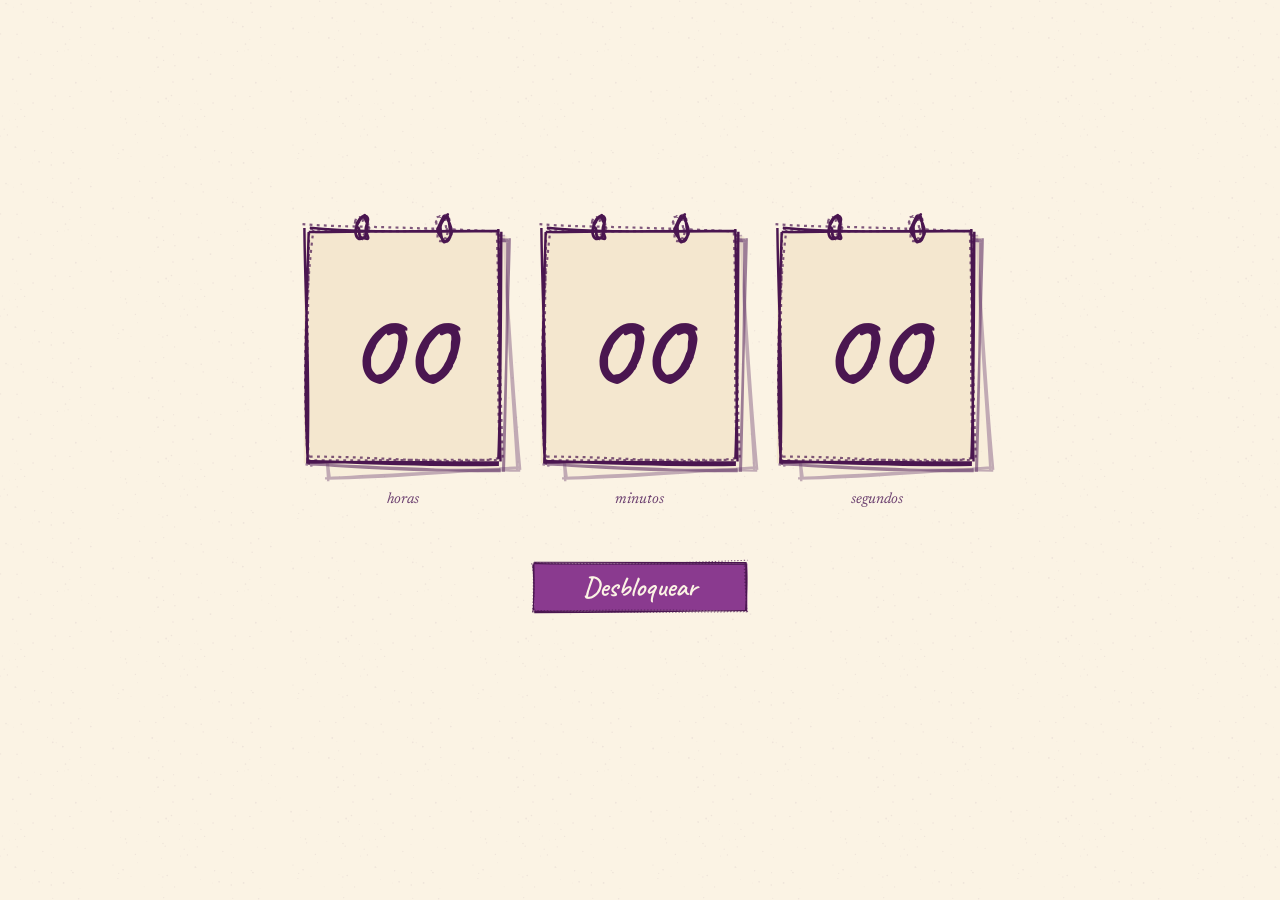
==== commit c756884d: "rehacer: el contador abre el 24/11 a las 19:00 (Ecuador) y el botón se enciende solo Co-Authored-By:" ====
--- a/index.html
+++ b/index.html
@@ -389,13 +389,16 @@
 </script>
 <script>
 {
-/* ---------- ajustes de prueba ----------
-   ?abierto=1 (o #abierto): activa el botón. NO es seguridad: el repo es público.
-   ?faltan=SEGUNDOS: cambia la cuenta simulada (por defecto 2 horas). */
+/* ---------- apertura ----------
+   Se abre el martes 24/11/2026 a las 19:00 en punto, hora de Ecuador (UTC-5) = 00:00 UTC del 25/11.
+   Se calcula en UTC, así que no depende de la zona horaria del aparato, pero sí de que su reloj esté bien.
+   NO es seguridad: el repo es público y el texto está en el código.
+   Pruebas: ?abierto=1 (o #abierto) abre ya; ?faltan=SEGUNDOS (o #faltan-N) simula la cuenta. */
+const APERTURA=Date.UTC(2026,10,25,0,0,0);
 const q=new URLSearchParams(location.search), h=location.hash;
-const ABIERTO=q.get('abierto')==='1'||/abierto/.test(h);
-const faltan=Number(q.get('faltan')||(h.match(/faltan-(\d+)/)||[])[1]||7200);
-const META=Date.now()+faltan*1000;
+const faltan=q.get('faltan')||(h.match(/faltan-(\d+)/)||[])[1];
+const META=faltan?Date.now()+Number(faltan)*1000:APERTURA;
+let ABIERTO=q.get('abierto')==='1'||/abierto/.test(h)||Date.now()>=META;
 const quieto=matchMedia('(prefers-reduced-motion: reduce)');
 const NS='http://www.w3.org/2000/svg';
 const css=getComputedStyle(document.documentElement);
@@ -462,15 +465,21 @@
     const pl=(n,a,b)=>n+' '+(n===1?a:b);
     falta.textContent=r?'Faltan '+[conDias&&pl(d,'día','días'),pl(hh,'hora','horas'),pl(mm,'minuto','minutos')].filter(Boolean).join(', '):'La cuenta está en cero.';}
   if(r>0)setTimeout(tick,(resta%1000||1000)+8);
+  else if(!ABIERTO&&typeof activar==='function')activar(); // a las 19:00 el botón se enciende solo
 }
 tick();
 
 /* botón */
 const btn=document.getElementById('desbloquear'),aviso=document.getElementById('aviso');
-const bs=lienzo('0 0 240 60');bs.setAttribute('preserveAspectRatio','none');
-crayon(bs,'rectangle',[4,4,232,52],ABIERTO?{fill:MORADO,fillStyle:'solid',seed:5}:{seed:5,stroke:SUAVE,strokeLineDash:[6,7]},!ABIERTO?false:true);
-btn.prepend(bs);
-if(ABIERTO){btn.removeAttribute('aria-disabled');btn.querySelector('.b2').remove();}
+function dibujaBoton(){
+  btn.querySelector('svg')?.remove();
+  const bs=lienzo('0 0 240 60');bs.setAttribute('preserveAspectRatio','none');
+  crayon(bs,'rectangle',[4,4,232,52],ABIERTO?{fill:MORADO,fillStyle:'solid',seed:5}:{seed:5,stroke:SUAVE,strokeLineDash:[6,7]},ABIERTO);
+  btn.prepend(bs);
+  if(ABIERTO){btn.removeAttribute('aria-disabled');btn.querySelector('.b2')?.remove()}
+}
+function activar(){ABIERTO=true;dibujaBoton()}
+dibujaBoton();
 
 /* ===================== Parte 2 · Feliz cumpleaños ===================== */
 const portada=document.getElementById('portada'),titulo=document.getElementById('titulo');
@@ -1037,7 +1046,7 @@
   abrir(false);
 });
 /* se prepara el dibujo mientras ella mira el contador, para que la apertura no espere */
-if(ABIERTO)(window.requestIdleCallback||setTimeout)(()=>{armaPortada();(window.requestIdleCallback||setTimeout)(armaDia)});
+(window.requestIdleCallback||setTimeout)(()=>{armaPortada();(window.requestIdleCallback||setTimeout)(()=>{armaDia();armaCarta()})});
 /* ?fase=portada (con abierto): salta directo a la apertura, solo para pruebas */
 if(ABIERTO&&(q.get('fase')==='portada'||/portada/.test(h)))abrir(true);
 /* ?fase=dia&f=7.5 (con abierto): salta al día en ese punto, solo para pruebas */
